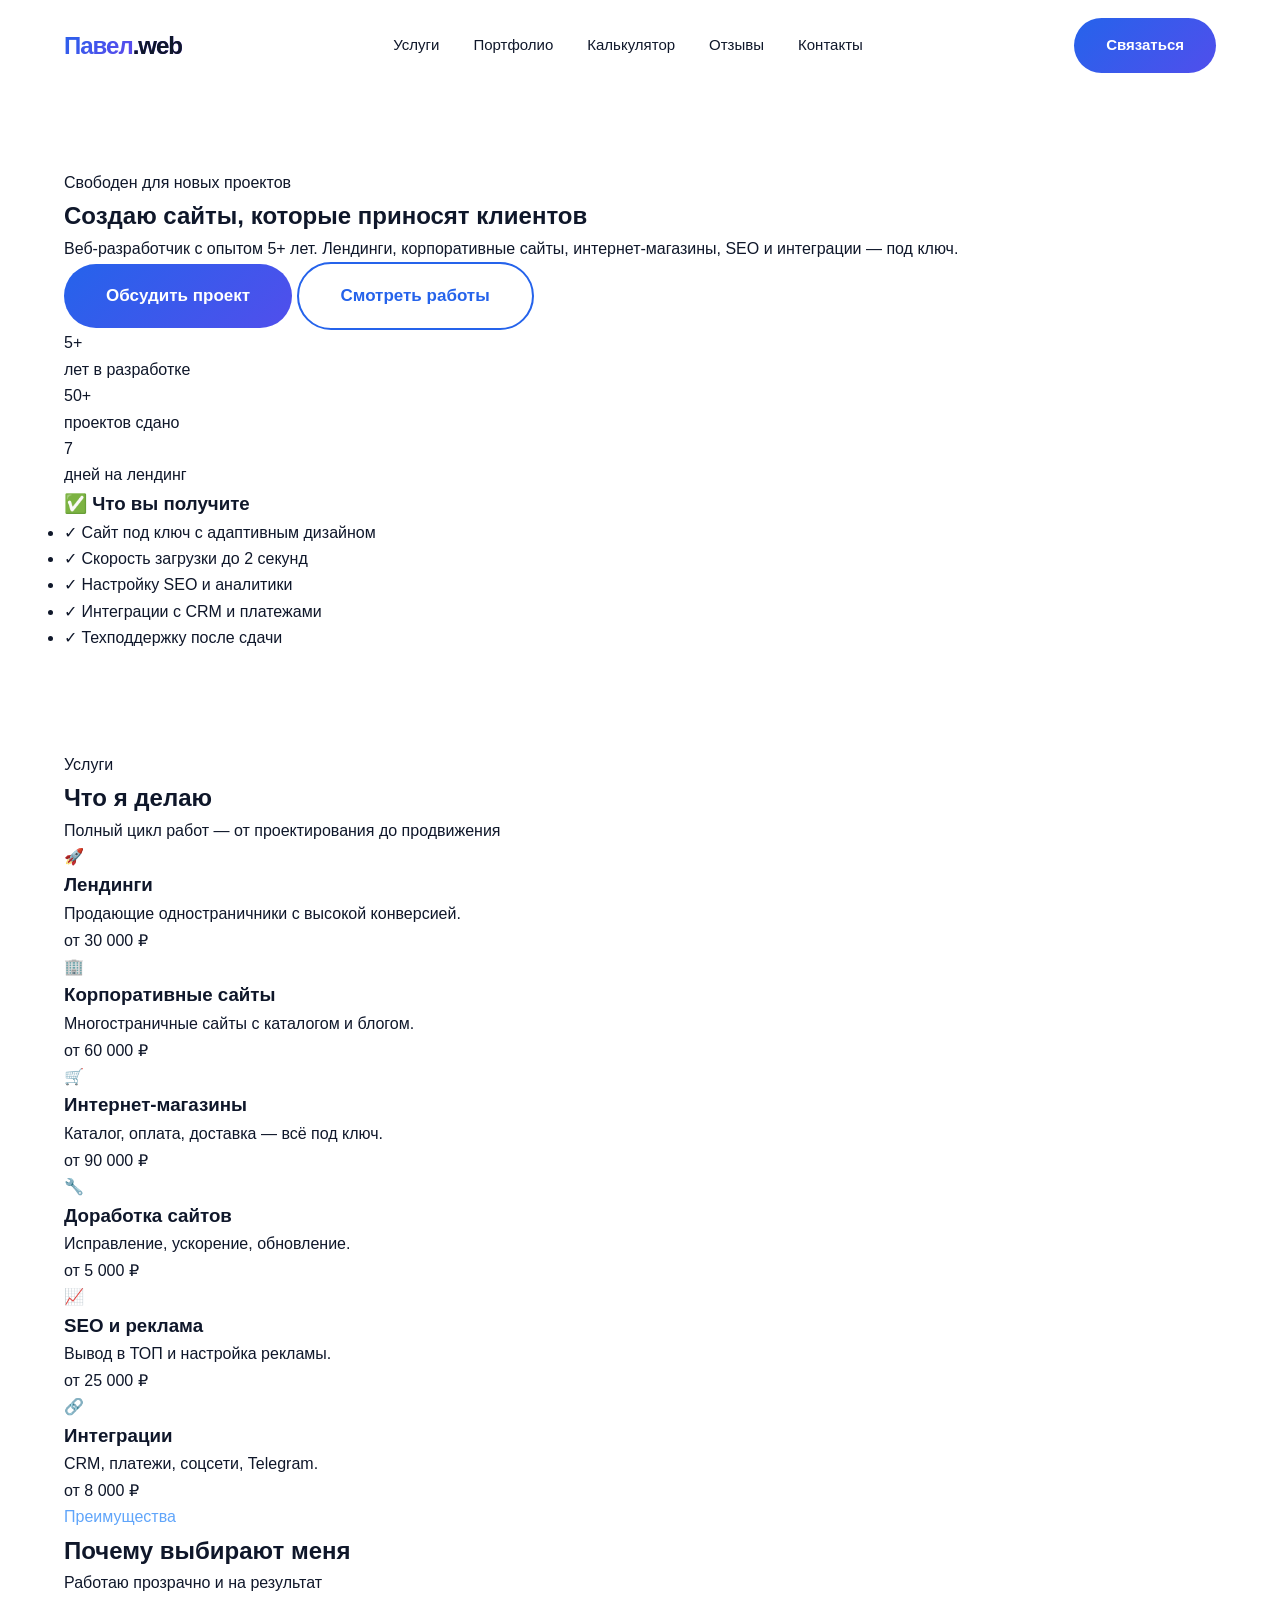
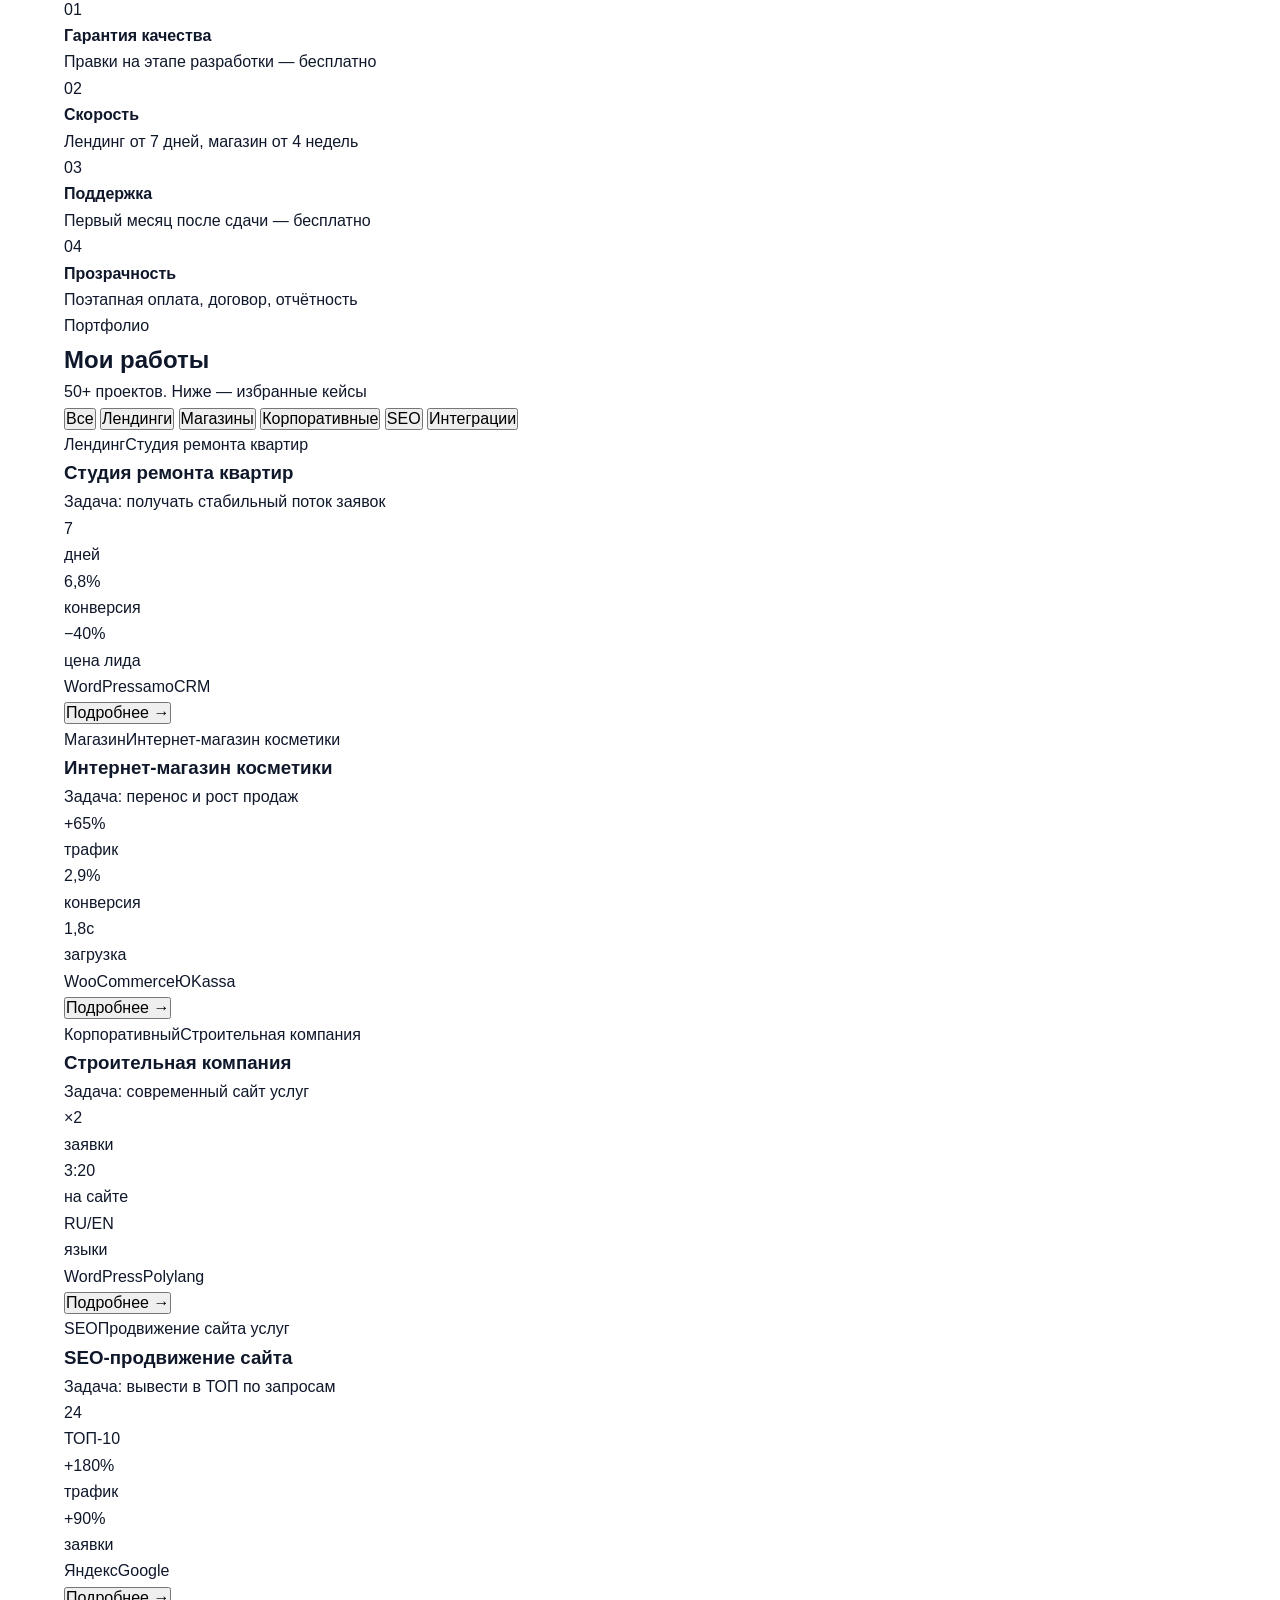
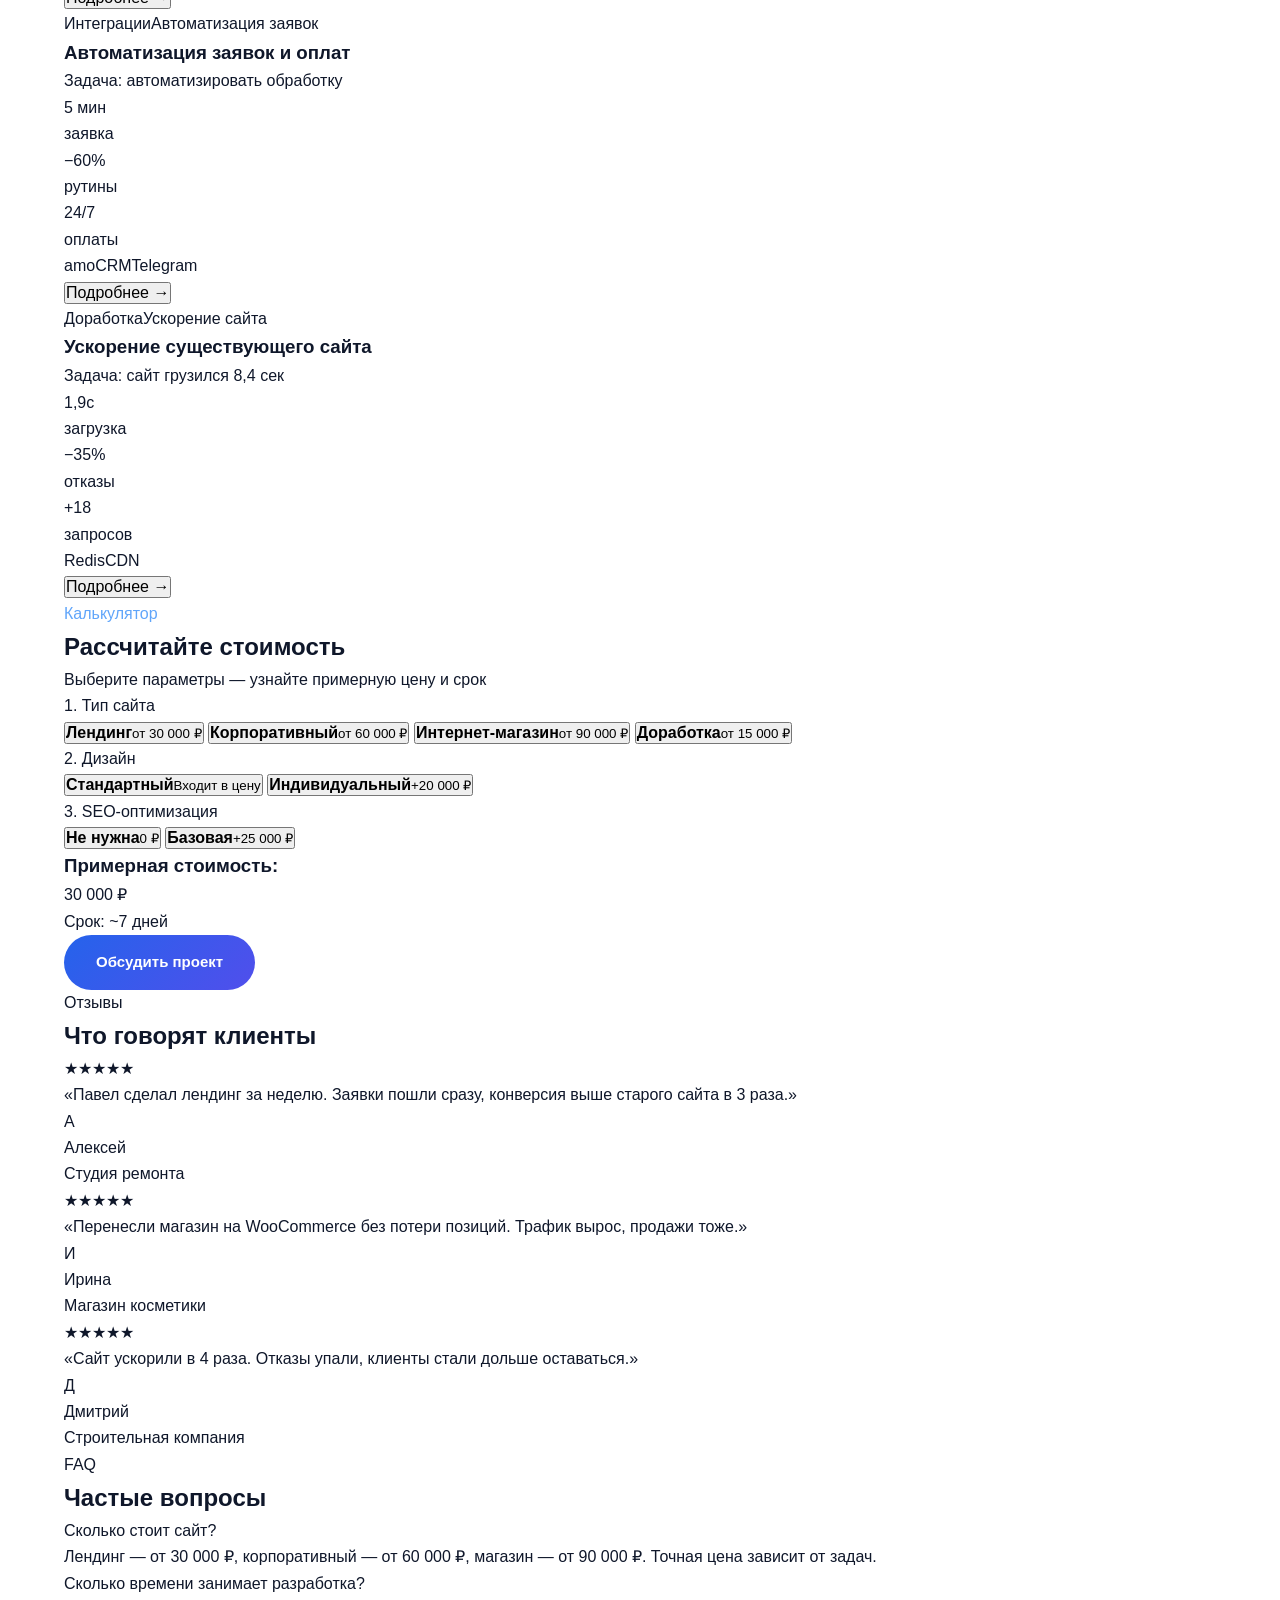
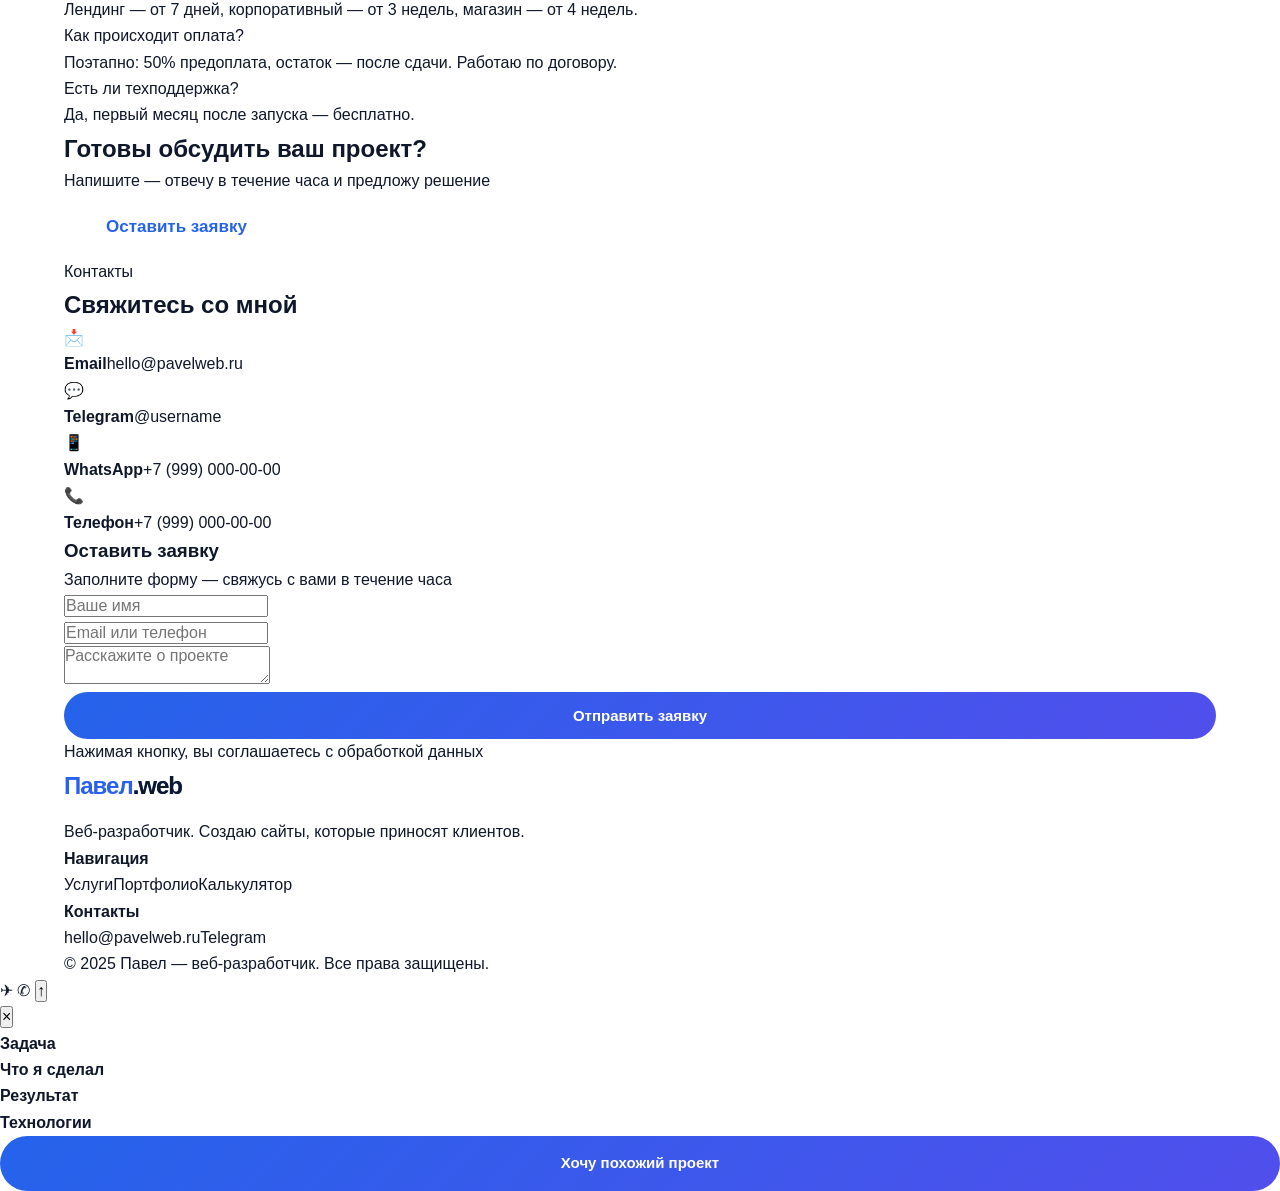
==== index.html @ 0d579872 "Add files via upload" ====
<!DOCTYPE html>
<html lang="ru">
<head>
<meta charset="UTF-8">
<meta name="viewport" content="width=device-width, initial-scale=1.0">
<title>Павел — веб-разработчик | Сайты под ключ</title>
<meta name="description" content="Веб-разработчик с 5+ летним опытом. Лендинги, интернет-магазины, SEO, интеграции.">
<link rel="stylesheet" href="style.css">
</head>
<body>

<!-- ШАПКА -->
<header class="header" id="header">
  <div class="container nav">
    <div class="logo">Павел<span>.web</span></div>
    <ul class="menu" id="menu">
      <li><a href="#services">Услуги</a></li>
      <li><a href="#portfolio">Портфолио</a></li>
      <li><a href="#calc">Калькулятор</a></li>
      <li><a href="#reviews">Отзывы</a></li>
      <li><a href="#contacts">Контакты</a></li>
    </ul>
    <a href="#contacts" class="btn btn-primary">Связаться</a>
    <button class="burger" id="burger" aria-label="Меню">☰</button>
  </div>
</header>

<!-- HERO -->
<section class="hero">
  <div class="container hero-grid">
    <div>
      <div class="hero-badge"><span class="dot"></span> Свободен для новых проектов</div>
      <h1>Создаю сайты, которые <span class="gradient">приносят клиентов</span></h1>
      <p>Веб-разработчик с опытом 5+ лет. Лендинги, корпоративные сайты, интернет-магазины, SEO и интеграции — под ключ.</p>
      <div class="hero-btns">
        <a href="#contacts" class="btn btn-primary btn-lg">Обсудить проект</a>
        <a href="#portfolio" class="btn btn-outline btn-lg">Смотреть работы</a>
      </div>
      <div class="hero-stats">
        <div><div class="stat-num" data-count="5" data-suffix="+">0</div><div class="stat-label">лет в разработке</div></div>
        <div><div class="stat-num" data-count="50" data-suffix="+">0</div><div class="stat-label">проектов сдано</div></div>
        <div><div class="stat-num" data-count="7" data-suffix="">0</div><div class="stat-label">дней на лендинг</div></div>
      </div>
    </div>
    <div class="hero-card">
      <h3>✅ Что вы получите</h3>
      <ul>
        <li><span class="check">✓</span> Сайт под ключ с адаптивным дизайном</li>
        <li><span class="check">✓</span> Скорость загрузки до 2 секунд</li>
        <li><span class="check">✓</span> Настройку SEO и аналитики</li>
        <li><span class="check">✓</span> Интеграции с CRM и платежами</li>
        <li><span class="check">✓</span> Техподдержку после сдачи</li>
      </ul>
    </div>
  </div>
</section>

<!-- УСЛУГИ -->
<section id="services">
  <div class="container">
    <div class="section-head reveal">
      <div class="label">Услуги</div>
      <h2>Что я <span class="gradient">делаю</span></h2>
      <p>Полный цикл работ — от проектирования до продвижения</p>
    </div>
    <div class="services-grid">
      <div class="service reveal"><div class="service-icon">🚀</div><h3>Лендинги</h3><p>Продающие одностраничники с высокой конверсией.</p><div class="service-price">от 30 000 ₽</div></div>
      <div class="service reveal"><div class="service-icon">🏢</div><h3>Корпоративные сайты</h3><p>Многостраничные сайты с каталогом и блогом.</p><div class="service-price">от 60 000 ₽</div></div>
      <div class="service reveal"><div class="service-icon">🛒</div><h3>Интернет-магазины</h3><p>Каталог, оплата, доставка — всё под ключ.</p><div class="service-price">от 90 000 ₽</div></div>
      <div class="service reveal"><div class="service-icon">🔧</div><h3>Доработка сайтов</h3><p>Исправление, ускорение, обновление.</p><div class="service-price">от 5 000 ₽</div></div>
      <div class="service reveal"><div class="service-icon">📈</div><h3>SEO и реклама</h3><p>Вывод в ТОП и настройка рекламы.</p><div class="service-price">от 25 000 ₽</div></div>
      <div class="service reveal"><div class="service-icon">🔗</div><h3>Интеграции</h3><p>CRM, платежи, соцсети, Telegram.</p><div class="service-price">от 8 000 ₽</div></div>
    </div>
  </div>
</section>

<!-- ПОЧЕМУ Я -->
<section class="why">
  <div class="container">
    <div class="section-head reveal">
      <div class="label" style="color:#60a5fa">Преимущества</div>
      <h2>Почему выбирают меня</h2>
      <p>Работаю прозрачно и на результат</p>
    </div>
    <div class="why-grid">
      <div class="why-card reveal"><div class="why-num">01</div><h4>Гарантия качества</h4><p>Правки на этапе разработки — бесплатно</p></div>
      <div class="why-card reveal"><div class="why-num">02</div><h4>Скорость</h4><p>Лендинг от 7 дней, магазин от 4 недель</p></div>
      <div class="why-card reveal"><div class="why-num">03</div><h4>Поддержка</h4><p>Первый месяц после сдачи — бесплатно</p></div>
      <div class="why-card reveal"><div class="why-num">04</div><h4>Прозрачность</h4><p>Поэтапная оплата, договор, отчётность</p></div>
    </div>
  </div>
</section>

<!-- ПОРТФОЛИО -->
<section id="portfolio" class="portfolio">
  <div class="container">
    <div class="section-head reveal">
      <div class="label">Портфолио</div>
      <h2>Мои <span class="gradient">работы</span></h2>
      <p>50+ проектов. Ниже — избранные кейсы</p>
    </div>
    <div class="filters reveal">
      <button class="filter active" data-filter="all">Все</button>
      <button class="filter" data-filter="landing">Лендинги</button>
      <button class="filter" data-filter="shop">Магазины</button>
      <button class="filter" data-filter="corp">Корпоративные</button>
      <button class="filter" data-filter="seo">SEO</button>
      <button class="filter" data-filter="integration">Интеграции</button>
    </div>
    <div class="portfolio-grid" id="grid">

      <div class="case reveal" data-cat="landing" data-title="Лендинг студии ремонта" data-tag="Лендинг" data-preview="p1" data-task="Студия ремонта не получала заявок с сайта." data-solution="Разработал новый лендинг с портфолио, отзывами, калькулятором и интеграцией с CRM." data-r1="7 дней|Срок" data-r2="6,8%|Конверсия" data-r3="−40%|Цена лида" data-stack="WordPress, amoCRM, Метрика">
        <div class="case-preview p1"><span class="case-tag">Лендинг</span><span class="case-title">Студия ремонта квартир</span></div>
        <div class="case-body">
          <h3>Студия ремонта квартир</h3>
          <p class="case-task">Задача: получать стабильный поток заявок</p>
          <div class="metrics">
            <div class="metric"><div class="metric-num">7</div><div class="metric-label">дней</div></div>
            <div class="metric"><div class="metric-num green">6,8%</div><div class="metric-label">конверсия</div></div>
            <div class="metric"><div class="metric-num green">−40%</div><div class="metric-label">цена лида</div></div>
          </div>
          <div class="stack"><span>WordPress</span><span>amoCRM</span></div>
          <button class="case-btn">Подробнее →</button>
        </div>
      </div>

      <div class="case reveal" data-cat="shop" data-title="Интернет-магазин косметики" data-tag="Магазин" data-preview="p2" data-task="Магазин не справлялся с ростом." data-solution="Перенёс на WooCommerce, настроил каталог на 1200+ товаров, оплату и доставку." data-r1="+65%|Трафик" data-r2="2,9%|Конверсия" data-r3="1,8с|Загрузка" data-stack="WooCommerce, ЮKassa">
        <div class="case-preview p2"><span class="case-tag">Магазин</span><span class="case-title">Интернет-магазин косметики</span></div>
        <div class="case-body">
          <h3>Интернет-магазин косметики</h3>
          <p class="case-task">Задача: перенос и рост продаж</p>
          <div class="metrics">
            <div class="metric"><div class="metric-num green">+65%</div><div class="metric-label">трафик</div></div>
            <div class="metric"><div class="metric-num">2,9%</div><div class="metric-label">конверсия</div></div>
            <div class="metric"><div class="metric-num">1,8с</div><div class="metric-label">загрузка</div></div>
          </div>
          <div class="stack"><span>WooCommerce</span><span>ЮKassa</span></div>
          <button class="case-btn">Подробнее →</button>
        </div>
      </div>

      <div class="case reveal" data-cat="corp" data-title="Корпоративный сайт" data-tag="Корпоративный" data-preview="p3" data-task="Нужен современный сайт с каталогом услуг." data-solution="Спроектировал структуру, сделал адаптивный дизайн, каталог и мультиязычность." data-r1="×2|Заявки" data-r2="3:20|Время" data-r3="RU/EN|Языки" data-stack="WordPress, Polylang">
        <div class="case-preview p3"><span class="case-tag">Корпоративный</span><span class="case-title">Строительная компания</span></div>
        <div class="case-body">
          <h3>Строительная компания</h3>
          <p class="case-task">Задача: современный сайт услуг</p>
          <div class="metrics">
            <div class="metric"><div class="metric-num green">×2</div><div class="metric-label">заявки</div></div>
            <div class="metric"><div class="metric-num">3:20</div><div class="metric-label">на сайте</div></div>
            <div class="metric"><div class="metric-num">RU/EN</div><div class="metric-label">языки</div></div>
          </div>
          <div class="stack"><span>WordPress</span><span>Polylang</span></div>
          <button class="case-btn">Подробнее →</button>
        </div>
      </div>

      <div class="case reveal" data-cat="seo" data-title="SEO-продвижение" data-tag="SEO" data-preview="p4" data-task="Сайт не появлялся в поиске." data-solution="Собрал семантику, оптимизировал мета-теги, техническое SEO и скорость." data-r1="24|ТОП-10" data-r2="+180%|Трафик" data-r3="+90%|Заявки" data-stack="Яндекс, Google">
        <div class="case-preview p4"><span class="case-tag">SEO</span><span class="case-title">Продвижение сайта услуг</span></div>
        <div class="case-body">
          <h3>SEO-продвижение сайта</h3>
          <p class="case-task">Задача: вывести в ТОП по запросам</p>
          <div class="metrics">
            <div class="metric"><div class="metric-num green">24</div><div class="metric-label">ТОП-10</div></div>
            <div class="metric"><div class="metric-num green">+180%</div><div class="metric-label">трафик</div></div>
            <div class="metric"><div class="metric-num">+90%</div><div class="metric-label">заявки</div></div>
          </div>
          <div class="stack"><span>Яндекс</span><span>Google</span></div>
          <button class="case-btn">Подробнее →</button>
        </div>
      </div>

      <div class="case reveal" data-cat="integration" data-title="Интеграции CRM" data-tag="Интеграции" data-preview="p5" data-task="Заявки обрабатывались вручную 2 часа." data-solution="Интегрировал amoCRM, ЮKassa, Telegram-уведомления." data-r1="5 мин|Заявка" data-r2="−60%|Рутины" data-r3="24/7|Оплаты" data-stack="amoCRM, ЮKassa, Telegram">
        <div class="case-preview p5"><span class="case-tag">Интеграции</span><span class="case-title">Автоматизация заявок</span></div>
        <div class="case-body">
          <h3>Автоматизация заявок и оплат</h3>
          <p class="case-task">Задача: автоматизировать обработку</p>
          <div class="metrics">
            <div class="metric"><div class="metric-num green">5 мин</div><div class="metric-label">заявка</div></div>
            <div class="metric"><div class="metric-num">−60%</div><div class="metric-label">рутины</div></div>
            <div class="metric"><div class="metric-num green">24/7</div><div class="metric-label">оплаты</div></div>
          </div>
          <div class="stack"><span>amoCRM</span><span>Telegram</span></div>
          <button class="case-btn">Подробнее →</button>
        </div>
      </div>

      <div class="case reveal" data-cat="landing" data-title="Ускорение сайта" data-tag="Доработка" data-preview="p6" data-task="Сайт грузился 8,4 секунды." data-solution="Оптимизировал изображения, скрипты, кэш, исправил вёрстку." data-r1="1,9с|Загрузка" data-r2="−35%|Отказы" data-r3="18|Запросов" data-stack="Redis, CDN, WebP">
        <div class="case-preview p6"><span class="case-tag">Доработка</span><span class="case-title">Ускорение сайта</span></div>
        <div class="case-body">
          <h3>Ускорение существующего сайта</h3>
          <p class="case-task">Задача: сайт грузился 8,4 сек</p>
          <div class="metrics">
            <div class="metric"><div class="metric-num green">1,9с</div><div class="metric-label">загрузка</div></div>
            <div class="metric"><div class="metric-num">−35%</div><div class="metric-label">отказы</div></div>
            <div class="metric"><div class="metric-num">+18</div><div class="metric-label">запросов</div></div>
          </div>
          <div class="stack"><span>Redis</span><span>CDN</span></div>
          <button class="case-btn">Подробнее →</button>
        </div>
      </div>

    </div>
  </div>
</section>

<!-- КАЛЬКУЛЯТОР -->
<section id="calc" class="calc">
  <div class="container">
    <div class="section-head reveal">
      <div class="label" style="color:#60a5fa">Калькулятор</div>
      <h2>Рассчитайте стоимость</h2>
      <p>Выберите параметры — узнайте примерную цену и срок</p>
    </div>
    <div class="calc-wrap">
      <div>
        <div class="calc-group">
          <label>1. Тип сайта</label>
          <div class="calc-options" data-group="type">
            <button class="calc-opt active" data-price="30000" data-days="7"><strong>Лендинг</strong><small>от 30 000 ₽</small></button>
            <button class="calc-opt" data-price="60000" data-days="21"><strong>Корпоративный</strong><small>от 60 000 ₽</small></button>
            <button class="calc-opt" data-price="90000" data-days="30"><strong>Интернет-магазин</strong><small>от 90 000 ₽</small></button>
            <button class="calc-opt" data-price="15000" data-days="10"><strong>Доработка</strong><small>от 15 000 ₽</small></button>
          </div>
        </div>
        <div class="calc-group">
          <label>2. Дизайн</label>
          <div class="calc-options" data-group="design">
            <button class="calc-opt active" data-price="0" data-days="0"><strong>Стандартный</strong><small>Входит в цену</small></button>
            <button class="calc-opt" data-price="20000" data-days="5"><strong>Индивидуальный</strong><small>+20 000 ₽</small></button>
          </div>
        </div>
        <div class="calc-group">
          <label>3. SEO-оптимизация</label>
          <div class="calc-options" data-group="seo">
            <button class="calc-opt active" data-price="0" data-days="0"><strong>Не нужна</strong><small>0 ₽</small></button>
            <button class="calc-opt" data-price="25000" data-days="7"><strong>Базовая</strong><small>+25 000 ₽</small></button>
          </div>
        </div>
      </div>
      <div class="calc-result">
        <h3>Примерная стоимость:</h3>
        <div class="calc-price" id="calcPrice">30 000 ₽</div>
        <div class="calc-time" id="calcTime">Срок: ~7 дней</div>
        <a href="#contacts" class="btn btn-primary">Обсудить проект</a>
      </div>
    </div>
  </div>
</section>

<!-- ОТЗЫВЫ -->
<section id="reviews">
  <div class="container">
    <div class="section-head reveal">
      <div class="label">Отзывы</div>
      <h2>Что говорят <span class="gradient">клиенты</span></h2>
    </div>
    <div class="reviews-grid">
      <div class="review reveal"><div class="stars">★★★★★</div><p class="review-text">«Павел сделал лендинг за неделю. Заявки пошли сразу, конверсия выше старого сайта в 3 раза.»</p><div class="review-author"><div class="avatar">А</div><div><div class="author-name">Алексей</div><div class="author-role">Студия ремонта</div></div></div></div>
      <div class="review reveal"><div class="stars">★★★★★</div><p class="review-text">«Перенесли магазин на WooCommerce без потери позиций. Трафик вырос, продажи тоже.»</p><div class="review-author"><div class="avatar">И</div><div><div class="author-name">Ирина</div><div class="author-role">Магазин косметики</div></div></div></div>
      <div class="review reveal"><div class="stars">★★★★★</div><p class="review-text">«Сайт ускорили в 4 раза. Отказы упали, клиенты стали дольше оставаться.»</p><div class="review-author"><div class="avatar">Д</div><div><div class="author-name">Дмитрий</div><div class="author-role">Строительная компания</div></div></div></div>
    </div>
  </div>
</section>

<!-- FAQ -->
<section class="faq">
  <div class="container">
    <div class="section-head reveal">
      <div class="label">FAQ</div>
      <h2>Частые вопросы</h2>
    </div>
    <div class="faq-list">
      <div class="faq-item"><div class="faq-q">Сколько стоит сайт?</div><div class="faq-a">Лендинг — от 30 000 ₽, корпоративный — от 60 000 ₽, магазин — от 90 000 ₽. Точная цена зависит от задач.</div></div>
      <div class="faq-item"><div class="faq-q">Сколько времени занимает разработка?</div><div class="faq-a">Лендинг — от 7 дней, корпоративный — от 3 недель, магазин — от 4 недель.</div></div>
      <div class="faq-item"><div class="faq-q">Как происходит оплата?</div><div class="faq-a">Поэтапно: 50% предоплата, остаток — после сдачи. Работаю по договору.</div></div>
      <div class="faq-item"><div class="faq-q">Есть ли техподдержка?</div><div class="faq-a">Да, первый месяц после запуска — бесплатно.</div></div>
    </div>
  </div>
</section>

<!-- CTA -->
<section class="cta-final">
  <div class="container">
    <h2>Готовы обсудить ваш проект?</h2>
    <p>Напишите — отвечу в течение часа и предложу решение</p>
    <a href="#contacts" class="btn btn-white btn-lg">Оставить заявку</a>
  </div>
</section>

<!-- КОНТАКТЫ -->
<section id="contacts">
  <div class="container">
    <div class="section-head reveal">
      <div class="label">Контакты</div>
      <h2>Свяжитесь <span class="gradient">со мной</span></h2>
    </div>
    <div class="contacts-grid">
      <div>
        <a href="mailto:hello@pavelweb.ru" class="contact-item"><div class="ico">📩</div><div><strong>Email</strong><span>hello@pavelweb.ru</span></div></a>
        <a href="https://t.me/username" target="_blank" class="contact-item"><div class="ico">💬</div><div><strong>Telegram</strong><span>@username</span></div></a>
        <a href="https://wa.me/79990000000" target="_blank" class="contact-item"><div class="ico">📱</div><div><strong>WhatsApp</strong><span>+7 (999) 000-00-00</span></div></a>
        <a href="tel:+79990000000" class="contact-item"><div class="ico">📞</div><div><strong>Телефон</strong><span>+7 (999) 000-00-00</span></div></a>
      </div>
      <form class="form-card" id="contactForm">
        <h3>Оставить заявку</h3>
        <p class="sub">Заполните форму — свяжусь с вами в течение часа</p>
        <div class="form-group"><input type="text" name="name" required placeholder="Ваше имя"></div>
        <div class="form-group"><input type="text" name="contact" required placeholder="Email или телефон"></div>
        <div class="form-group"><textarea name="message" placeholder="Расскажите о проекте"></textarea></div>
        <button type="submit" class="btn btn-primary" style="width:100%">Отправить заявку</button>
        <p class="form-note">Нажимая кнопку, вы соглашаетесь с обработкой данных</p>
        <div class="form-status" id="formStatus"></div>
      </form>
    </div>
  </div>
</section>

<!-- ПОДВАЛ -->
<footer>
  <div class="container">
    <div class="footer-grid">
      <div><div class="logo" style="margin-bottom:14px">Павел<span>.web</span></div><p>Веб-разработчик. Создаю сайты, которые приносят клиентов.</p></div>
      <div><h4>Навигация</h4><a href="#services">Услуги</a><a href="#portfolio">Портфолио</a><a href="#calc">Калькулятор</a></div>
      <div><h4>Контакты</h4><a href="mailto:hello@pavelweb.ru">hello@pavelweb.ru</a><a href="https://t.me/username">Telegram</a></div>
    </div>
    <div class="footer-bottom">© 2025 Павел — веб-разработчик. Все права защищены.</div>
  </div>
</footer>

<!-- ПЛАВАЮЩИЕ КНОПКИ -->
<div class="float-btns">
  <a href="https://t.me/username" target="_blank" class="float-btn f-tg" title="Telegram">✈</a>
  <a href="https://wa.me/79990000000" target="_blank" class="float-btn f-wa" title="WhatsApp">✆</a>
  <button class="float-btn f-up" id="upBtn" title="Наверх">↑</button>
</div>

<!-- МОДАЛЬНОЕ ОКНО -->
<div class="modal-overlay" id="modal">
  <div class="modal">
    <button class="modal-close" id="modalClose">×</button>
    <div class="modal-hero" id="modalHero"></div>
    <div class="modal-content">
      <span class="modal-tag" id="modalTag"></span>
      <h2 id="modalTitle"></h2>
      <div class="modal-block"><h4>Задача</h4><p id="modalTask"></p></div>
      <div class="modal-block"><h4>Что я сделал</h4><p id="modalSolution"></p></div>
      <div class="modal-block"><h4>Результат</h4><div class="modal-results" id="modalResults"></div></div>
      <div class="modal-block"><h4>Технологии</h4><div class="stack" id="modalStack"></div></div>
      <a href="#contacts" class="btn btn-primary" style="width:100%" id="modalCta">Хочу похожий проект</a>
    </div>
  </div>
</div>

<script src="script.js"></script>
</body>
</html>
---- style.css ----
/* ===== БАЗА ===== */
*,*::before,*::after{margin:0;padding:0;box-sizing:border-box}
html{scroll-behavior:smooth;scroll-padding-top:90px}
body{font-family:'Inter',-apple-system,'Segoe UI',Roboto,Arial,sans-serif;color:#0f172a;line-height:1.65;background:#fff;overflow-x:hidden;-webkit-font-smoothing:antialiased}
a{color:inherit;text-decoration:none}
button,input,textarea{font-family:inherit;font-size:inherit}
.container{max-width:1200px;margin:0 auto;padding:0 24px}

/* ===== АНИМАЦИИ ===== */
.reveal{opacity:0;transform:translateY(40px);transition:opacity .8s cubic-bezier(.4,0,.2,1),transform .8s cubic-bezier(.4,0,.2,1)}
.reveal.active{opacity:1;transform:translateY(0)}
@keyframes float{0%,100%{transform:translateY(0)}50%{transform:translateY(-14px)}}
@keyframes pulse{0%,100%{box-shadow:0 0 0 0 rgba(37,99,235,.55)}70%{box-shadow:0 0 0 22px rgba(37,99,235,0)}}
@keyframes gradientShift{0%,100%{background-position:0% 50%}50%{background-position:100% 50%}}
@keyframes slideUp{from{opacity:0;transform:translateY(40px) scale(.96)}to{opacity:1;transform:translateY(0) scale(1)}}

/* ===== КНОПКИ ===== */
.btn{display:inline-flex;align-items:center;justify-content:center;gap:8px;padding:15px 32px;border-radius:50px;font-weight:700;font-size:15px;cursor:pointer;border:none;transition:.3s;white-space:nowrap;text-align:center}
.btn-primary{background:linear-gradient(135deg,#2563eb,#7c3aed);color:#fff;background-size:200% 200%;animation:gradientShift 6s ease infinite}
.btn-primary:hover{transform:translateY(-3px);box-shadow:0 20px 40px -10px rgba(37,99,235,.5)}
.btn-outline{background:transparent;color:#2563eb;border:2px solid #2563eb}
.btn-outline:hover{background:#2563eb;color:#fff;transform:translateY(-3px)}
.btn-white{background:#fff;color:#2563eb}
.btn-white:hover{transform:translateY(-3px);box-shadow:0 20px 40px rgba(0,0,0,.15)}
.btn-lg{padding:18px 42px;font-size:17px}

/* ===== ШАПКА ===== */
.header{position:fixed;top:0;left:0;right:0;z-index:1000;transition:.35s;padding:18px 0}
.header.scrolled{background:rgba(255,255,255,.85);backdrop-filter:blur(20px);-webkit-backdrop-filter:blur(20px);box-shadow:0 4px 30px rgba(0,0,0,.06);padding:12px 0}
.nav{display:flex;align-items:center;justify-content:space-between;gap:20px}
.logo{font-size:24px;font-weight:900;letter-spacing:-1px;background:linear-gradient(135deg,#2563eb,#7c3aed);-webkit-background-clip:text;-webkit-text-fill-color:transparent;background-clip:text}
.logo span{-webkit-text-fill-color:#0f172a;color:#0f172a}
.menu{display:flex;gap:34px;list-style:none}
.menu a{font-weight:500;font-size:15px;position:relative;padding:6px 0;transition:.2s}
.menu a::after{content:'';position:absolute;bottom:0;left:0;width:0;height:2px;background:#2563eb;transition:.3s}
.menu a:hover::after{width:100%}
.menu a:hover{color:#2563eb}
.burger{display:none;font-size:26px;background:none;border:none;cursor:pointer;color:#0f172a;padding:4px}

/* ===== HERO ===== */
.hero{padding:170px 0 100px;position:relative;overflow:hidden;background:radial-gradient(ellipse at top left,#dbeafe 0%,transparent 50%),radial-gradient(ellipse at bottom right,#ede

.hero::before{content:'';position:absolute;top:-50%;right:-20%;width:600px;height:600px;border-radius:50%;background:radial-gradient(circle,rgba(37,99,235,.12),transparent 70%);animation:float 8s ease-in-out infinite;pointer-events:none}
.hero::after{content:'';position:absolute;bottom:-30%;left:-10%;width:500px;height:500px;border-radius:50%;background:radial-gradient(circle,rgba(124,58,237,.1),transparent 70%);animation:float 10s ease-in-out infinite reverse;pointer-events:none}
.hero-grid{display:grid;grid-template-columns:1.15fr 1fr;gap:70px;align-items:center;position:relative;z-index:2}
.hero-badge{display:inline-flex;align-items:center;gap:8px;background:#fff;padding:8px 18px;border-radius:50px;font-size:14px;font-weight:600;color:#2563eb;box-shadow:0 4px 20px rgba(37,99,235,.15);margin-bottom:24px;border:1px solid #e0e7ff}
.hero-badge .dot{width:8px;height:8px;border-radius:50%;background:#22c55e;animation:pulse 2s infinite;flex-shrink:0}
.hero h1{font-size:58px;line-height:1.08;font-weight:900;margin-bottom:24px;letter-spacing:-2px}
.hero h1 .gradient{background:linear-gradient(135deg,#2563eb,#7c3aed);-webkit-background-clip:text;-webkit-text-fill-color:transparent;background-clip:text}
.hero p{font-size:19px;color:#475569;margin-bottom:36px;max-width:540px}
.hero-btns{display:flex;gap:16px;flex-wrap:wrap;margin-bottom:44px}
.hero-stats{display:flex;gap:50px;flex-wrap:wrap}
.stat-num{font-size:38px;font-weight:900;letter-spacing:-1.5px;background:linear-gradient(135deg,#2563eb,#7c3aed);-webkit-background-clip:text;-webkit-text-fill-color:transparent;background-clip:text}
.stat-label{font-size:14px;color:#64748b;font-weight:500}
.hero-card{background:rgba(255,255,255,.8);backdrop-filter:blur(20px);-webkit-backdrop-filter:blur(20px);border:1px solid rgba(255,255,255,.6);border-radius:28px;padding:36px;box-shadow:0 40px 80px -20px rgba(37,99,235,.25);animation:float 6s ease-in-out infinite}
.hero-card h3{font-size:20px;margin-bottom:22px;font-weight:800;display:flex;align-items:center;gap:10px}
.hero-card ul{list-style:none}
.hero-card li{padding:14px 0;border-bottom:1px solid #f1f5f9;font-size:15.5px;display:flex;gap:12px;align-items:flex-start}
.hero-card li:last-child{border-bottom:none}
.check{flex-shrink:0;width:22px;height:22px;border-radius:50%;background:linear-gradient(135deg,#22c55e,#16a34a);display:flex;align-items:center;justify-content:center;color:#fff;font-size:12px;font-weight:900;margin-top:1px}

/* ===== СЕКЦИИ ===== */
section{padding:100px 0;position:relative}
.section-head{text-align:center;margin-bottom:70px}
.section-head .label{display:inline-block;font-size:13px;font-weight:700;color:#2563eb;text-transform:uppercase;letter-spacing:2px;margin-bottom:16px}
.section-head h2{font-size:46px;font-weight:900;letter-spacing:-1.5px;margin-bottom:18px;line-height:1.15}
.section-head h2 .gradient{background:linear-gradient(135deg,#2563eb,#7c3aed);-webkit-background-clip:text;-webkit-text-fill-color:transparent;background-clip:text}
.section-head p{color:#64748b;font-size:18px;max-width:640px;margin:0 auto}

/* ===== УСЛУГИ ===== */
.services-grid{display:grid;grid-template-columns:repeat(3,1fr);gap:28px}
.service{background:#fff;border:1px solid #eef2f7;border-radius:24px;padding:36px 30px;transition:.4s cubic-bezier(.4,0,.2,1);position:relative;overflow:hidden}
.service::before{content:'';position:absolute;top:0;left:0;right:0;height:4px;background:linear-gradient(135deg,#2563eb,#7c3aed);transform:scaleX(0);transform-origin:left;transition:.4s}
.service:hover::before{transform:scaleX(1)}
.service:hover{transform:translateY(-10px);box-shadow:0 30px 60px -15px rgba(37,99,235,.2);border-color:#dbeafe}
.service-icon{width:60px;height:60px;border-radius:18px;background:linear-gradient(135deg,#eff6ff,#e0e7ff);display:flex;align-items:center;justify-content:center;font-size:28px;margin-bottom:22px;transition:.4s}
.service:hover .service-icon{transform:scale(1.1) rotate(-5deg)}
.service h3{font-size:20px;margin-bottom:12px;font-weight:800}
.service p{font-size:15px;color:#64748b}
.service-price{display:inline-block;margin-top:18px;font-weight:800;color:#2563eb;font-size:15px}

/* ===== ПОЧЕМУ Я ===== */
.why{background:#0f172a;color:#fff}
.why .section-head h2{color:#fff}
.why .section-head p{color:#94a3b8}
.why-grid{display:grid;grid-template-columns:repeat(4,1fr);gap:26px}
.why-card{background:rgba(255,255,255,.05);border:1px solid rgba(255,255,255,.1);border-radius:20px;padding:32px 26px;transition:.35s}
.why-card:hover{background:rgba(255,255,255,.1);transform:translateY(-6px);border-color:rgba(96,165,250,.4)}
.why-num{font-size:36px;font-weight:900;margin-bottom:14px;background:linear-gradient(135deg,#60a5fa,#a78bfa);-webkit-background-clip:text;-webkit-text-fill-color:transparent;background-clip:text}
.why-card h4{font-size:17px;margin-bottom:10px}
.why-card p{font-size:14.5px;color:#94a3b8}

/* ===== ПОРТФОЛИО ===== */
.portfolio{background:#f8fafc}
.filters{display:flex;flex-wrap:wrap;gap:10px;justify-content:center;margin-bottom:50px}
.filter{padding:11px 24px;border-radius:50px;border:1.5px solid #e2e8f0;background:#fff;font-size:14px;font-weight:600;color:#475569;cursor:pointer;transition:.25s}
.filter:hover{border-color:#2563eb;color:#2563eb}
.filter.active{background:linear-gradient(135deg,#2563eb,#7c3aed);border-color:transparent;color:#fff;box-shadow:0 10px 25px -8px rgba(37,99,235,.5)}
.portfolio-grid{display:grid;grid-template-columns:repeat(2,1fr);gap:30px}
.case{background:#fff;border-radius:24px;overflow:hidden;border:1px solid #eef2f7;transition:.4s cubic-bezier(.4,0,.2,1);cursor:pointer}
.case:hover{transform:translateY(-10px);box-shadow:0 40px 80px -25px rgba(37,99,235,.3);border-color:#dbeafe}
.case.hidden{display:none}
.case-preview{height:220px;position:relative;display:flex;align-items:center;justify-content:center;color:#fff;font-weight:800;font-size:19px;padding:24px;text-align:center}
.case-preview::after{content:'';position:absolute;inset:0;background:linear-gradient(180deg,transparent 40%,rgba(0,0,0,.4))}
.p1{background:linear-gradient(135deg,#2563eb,#1e40af)}
.p2{background:linear-gradient(135deg,#7c3aed,#c026d3)}
.p3{background:linear-gradient(135deg,#0891b2,#0e7490)}
.p4{background:linear-gradient(135deg,#ea580c,#dc2626)}
.p5{background:linear-gradient(135deg,#16a34a,#15803d)}
.p6{background:linear-gradient(135deg,#475569,#1e293b)}
.case-tag{position:absolute;top:18px;left:18px;z-index:2;background:rgba(255,255,255,.95);color:#0f172a;font-size:11.5px;font-weight:800;padding:6px 14px;border-radius:50px;text-transform:uppercase;letter-spacing:.5px}
.case-title{position:relative;z-index:2;text-shadow:0 2px 15px rgba(0,0,0,.4)}
.case-body{padding:30px}
.case-body h3{font-size:20px;margin-bottom:10px;font-weight:800}
.case-task{font-size:14.5px;color:#64748b;margin-bottom:22px;padding-bottom:22px;border-bottom:1px dashed #e2e8f0}
.metrics{display:grid;grid-template-columns:repeat(3,1fr);gap:12px;margin-bottom:24px}
.metric{text-align:center;padding:14px 8px;background:#f8fafc;border-radius:12px;border:1px solid #eef2f7}
.metric-num{font-size:22px;font-weight:900;color:#2563eb;letter-spacing:-.5px;line-height:1.1}
.metric-num.green{color:#16a34a}
.metric-label{font-size:11px;color:#64748b;margin-top:5px;font-weight:600}
.stack{display:flex;flex-wrap:wrap;gap:6px;margin-bottom:22px}
.stack span{font-size:11.5px;font-weight:700;padding:5px 11px;background:#eff6ff;color:#2563eb;border-radius:6px}
.case-btn{width:100%;padding:14px;background:#f1f5f9;color:#0f172a;border:none;border-radius:12px;font-weight:800;font-size:15px;cursor:pointer;transition:.25s}
.case:hover .case-btn{background:linear-gradient(135deg,#2563eb,#7c3aed);color:#fff}

/* ===== КАЛЬКУЛЯТОР ===== */
.calc{background:linear-gradient(135deg,#0f172a,#1e293b);color:#fff}
.calc .section-head h2{color:#fff}
.calc .section-head p{color:#94a3b8}
.calc-wrap{display:grid;grid-template-columns:1.3fr 1fr;gap:50px;max-width:1000px;margin:0 auto}
.calc-group{margin-bottom:32px}
.calc-group>label{display:block;font-size:15px;font-weight:700;margin-bottom:14px;color:#e2e8f0}
.calc-options{display:grid;grid-template-columns:repeat(2,1fr);gap:12px}
.calc-opt{padding:16px 18px;border-radius:14px;background:rgba(255,255,255,.05);border:1.5px solid rgba(255,255,255,.1);cursor:pointer;transition:.25s;text-align:left;color:#cbd5e1;font-size:14.5px}
.calc-opt:hover{background:rgba(255,255,255,.1);border-color:rgba(96,165,250,.5)}
.calc-opt.active{background:linear-gradient(135deg,rgba(37,99,235,.3),rgba(124,58,237,.3));border-color:#60a5fa;color:#fff}
.calc-opt strong{display:block;margin-bottom:4px;font-size:15px;color:#fff}
.calc-opt small{font-size:12.5px;color:#94a3b8}
.calc-result{background:rgba(255,255,255,.05);border:1px solid rgba(255,255,255,.1);border-radius:24px;padding:36px;position:sticky;top:100px;height:fit-content}
.calc-result h3{font-size:18px;margin-bottom:20px;color:#94a3b8;font-weight:600}
.calc-price{font-size:46px;font-weight:900;letter-spacing:-2px;background:linear-gradient(135deg,#60a5fa,#a78bfa);-webkit-background-clip:text;-webkit-text-fill-color:transparent;background-clip:text;margin-bottom:8px}
.calc-time{font-size:15px;color:#94a3b8;margin-bottom:26px}
.calc-result .btn{width:100%}

/* ===== ОТЗЫВЫ ===== */
.reviews-grid{display:grid;grid-template-columns:repeat(3,1fr);gap:28px}
.review{background:#fff;border:1px solid #eef2f7;border-radius:22px;padding:34px 30px;transition:.35s;position:relative}
.review::before{content:'"';position:absolute;top:14px;right:24px;font-size:80px;line-height:1;color:#eff6ff;font-weight:900;font-family:Georgia,serif}
.review:hover{transform:translateY(-6px);box-shadow:0 30px 60px -20px rgba(37,99,235,.2);border-color:#dbeafe}
.stars{color:#fbbf24;font-size:17px;margin-bottom:16px;letter-spacing:2px}
.review-text{font-size:15.5px;color:#334155;margin-bottom:24px;position:relative;z-index:2}
.review-author{display:flex;align-items:center;gap:14px}
.avatar{width:48px;height:48px;border-radius:50%;background:linear-gradient(135deg,#2563eb,#7c3aed);color:#fff;display:flex;align-items:center;justify-content:center;font-weight:900;font-size:19px;flex-shrink:0}
.author-name{font-weight:800;font-size:15px}
.author-role{font-size:13px;color:#64748b}

/* ===== FAQ ===== */
.faq{background:#f8fafc}
.faq-list{max-width:820px;margin:0 auto}
.faq-item{border:1px solid #eef2f7;border-radius:18px;margin-bottom:14px;overflow:hidden;background:#fff;transition:.3s}
.faq-item.open{border-color:#dbeafe;box-shadow:0 15px 40px -15px rgba(37,99,235,.15)}
.faq-q{padding:24px 28px;font-weight:700;font-size:16.5px;cursor:pointer;display:flex;justify-content:space-between;align-items:center;gap:20px;user-select:none}
.faq-q::after{content:'+';font-size:26px;color:#2563eb;font-weight:300;transition:.35s;flex-shrink:0;line-height:1}
.faq-item.open .faq-q::after{transform:rotate(45deg)}
.faq-a{max-height:0;overflow:hidden;transition:.35s ease;padding:0 28px;color:#475569;font-size:15px}
.faq-item.open .faq-a{max-height:400px;padding:0 28px 26px}

/* ===== CTA ===== */
.cta-final{background:linear-gradient(135deg,#2563eb,#7c3aed,#c026d3);background-size:300% 300%;animation:gradientShift 8s ease infinite;color:#fff;text-align:center;padding:110px 0;position:relative;overflow:hidden}
.cta-final::before{content:'';position:absolute;inset:0;background:radial-gradient(circle at 20% 50%,rgba(255,255,255,.15),transparent 50%);pointer-events:none}
.cta-final .container{position:relative;z-index:2}
.cta-final h2{font-size:48px;font-weight:900;letter-spacing:-2px;margin-bottom:22px;line-height:1.15}
.cta-final p{font-size:19px;opacity:.9;margin-bottom:38px;max-width:600px;margin-left:auto;margin-right:auto}

/* ===== КОНТАКТЫ ===== */
.contacts-grid{display:grid;grid-template-columns:1fr 1fr;gap:60px;align-items:start}
.contact-item{display:flex;gap:16px;align-items:center;margin-bottom:22px;padding:18px 22px;background:#f8fafc;border-radius:16px;border:1px solid #eef2f7;transition:.3s}
.contact-item:hover{background:#fff;border-color:#dbeafe;transform:translateX(6px);box-shadow:0 15px 40px -15px rgba(37,99,235,.2)}
.contact-item .ico{width:48px;height:48px;border-radius:14px;background:linear-gradient(135deg,#2563eb,#7c3aed);display:flex;align-items:center;justify-content:center;font-size:22px;flex-shrink:0}
.contact-item strong{display:block;font-size:13px;color:#64748b;font-weight:600}
.contact-item span{font-size:16px;font-weight:700}
.form-card{background:#fff;border:1px solid #eef2f7;border-radius:24px;padding:40px;box-shadow:0 30px 70px -25px rgba(37,99,235,.2)}
.form-card h3{font-size:24px;margin-bottom:8px;font-weight:800}
.form-card .sub{color:#64748b;font-size:14.5px;margin-bottom:26px}
.form-group{margin-bottom:18px}
.form-group input,.form-group textarea{width:100%;padding:16px 18px;border-radius:14px;border:1.5px solid #e2e8f0;background:#f8fafc;font-size:15px;transition:.25s}
.form-group input:focus,.form-group textarea:focus{outline:none;border-color:#2563eb;background:#fff;box-shadow:0 0 0 4px rgba(37,99,235,.1)}
.form-group textarea{resize:vertical;min-height:110px}
.form-note{font-size:12.5px;color:#94a3b8;margin-top:14px;text-align:center}
.form-status{margin-top:14px;padding:14px 18px;border-radius:12px;font-size:14.5px;font-weight:600;display:none}
.form-status.success{display:block;background:#f0fdf4;color:#166534;border:1px solid #bbf7d0}
.form-status.error{display:block;background:#fef2f2;color:#991b1b;border:1px solid #fecaca}

/* ===== ПОДВАЛ ===== */
footer{background:#020617;color:#94a3b8;padding:50px 0 30px}
.footer-grid{display:grid;grid-template-columns:2fr 1fr 1fr;gap:40px;margin-bottom:40px}
.footer-grid h4{color:#fff;margin-bottom:18px;font-size:16px}
.footer-grid p,.footer-grid a{font-size:14px}
.footer-grid a{display:block;padding:6px 0;transition:.2s}
.footer-grid a:hover{color:#60a5fa}
.footer-bottom{border-top:1px solid #1e293b;padding-top:26px;text-align:center;font-size:13.5px}

/* ===== ПЛАВАЮЩИЕ КНОПКИ ===== */
.float-btns{position:fixed;bottom:26px;right:26px;z-index:999;display:flex;flex-direction:column;gap:14px}
.float-btn{width:60px;height:60px;border-radius:50%;border:none;cursor:pointer;display:flex;align-items:center;justify-content:center;font-size:26px;color:#fff;transition:.3s;box-shadow:0 12px 30px rgba(0,0,0,.2)}
.float-btn:hover{transform:scale(1.12) translateY(-3px)}
.f-tg{background:linear-gradient(135deg,#0088cc,#00a0e9)}
.f-wa{background:linear-gradient(135deg,#25d366,#128c7e);animation:pulse 3s infinite}
.f-up{background:linear-gradient(135deg,#2563eb,#7c3aed);opacity:0;pointer-events:none;transition:.3s}
.f-up.show{opacity:1;pointer-events:auto}

/* ===== МОДАЛЬНОЕ ОКНО ===== */
.modal-overlay{position:fixed;inset:0;background:rgba(15,23,42,.75);backdrop-filter:blur(8px);-webkit-backdrop-filter:blur(8px);z-index:2000;display:none;align-items:center;justify-content:center;padding:20px;overflow-y:auto}
.modal-overlay.open{display:flex}
.modal{background:#fff;border-radius:26px;max-width:800px;width:100%;max-height:90vh;overflow-y:auto;position:relative;animation:slideUp .4s cubic-bezier(.4,0,.2,1)}
.modal-close{position:absolute;top:18px;right:18px;z-index:10;width:42px;height:42px;border-radius:50%;border:none;background:rgba(255,255,255,.95);font-size:22px;cursor:pointer;display:flex;align-items:center;justify-content:center;transition:.2s;font-weight:300;color:#0f172a}
.modal-close:hover{background:#fee2e2;color:#dc2626;transform:rotate(90deg)}
.modal-hero{height:200px;display:flex;align-items:center;justify-content:center;color:#fff;font-size:22px;font-weight:900;text-align:center;padding:30px}
.modal-content{padding:40px}
.modal-content h2{font-size:28px;margin-bottom:8px;font-weight:900;letter-spacing:-.5px}
.modal-tag{display:inline-block;font-size:11.5px;font-weight:800;color:#2563eb;background:#eff6ff;padding:5px 13px;border-radius:50px;margin-bottom:20px;text-transform:uppercase;letter-spacing:.5px}
.modal-block{margin-bottom:28px}
.modal-block h4{font-size:13px;text-transform:uppercase;letter-spacing:1px;color:#64748b;margin-bottom:14px;font-weight:800}
.modal-block p{font-size:15.5px;color:#334155}
.modal-results{display:grid;grid-template-columns:repeat(3,1fr);gap:14px}
.modal-result{background:#f0fdf4;border:1px solid #bbf7d0;border-radius:14px;padding:18px;text-align:center}
.modal-result .num{font-size:24px;font-weight:900;color:#15803d;letter-spacing:-.5px}
.modal-result .lbl{font-size:12px;color:#166534;margin-top:4px;font-weight:600}

/* ===== АДАПТИВ ===== */
@media (max-width:1000px){
  .hero-grid,.contacts-grid,.calc-wrap{grid-template-columns:1fr;gap:50px}
  .hero h1{font-size:44px}
  .services-grid,.reviews-grid{grid-template-columns:repeat(2,1fr)}
  .why-grid{grid-template-columns:repeat(2,1fr)}
  .calc-result{position:static}
  .footer-grid{grid-template-columns:1fr 1fr}
}
@media (max-width:760px){
  .header{padding:14px 0}
  .header.scrolled{padding:10px 0}
  .menu{display:none;position:absolute;top:70px;left:0;right:0;background:#fff;flex-direction:column;padding:26px;gap:18px;box-shadow:0 20px 50px rgba(0,0,0,.12);border-radius:0 0 20px 20px}
  .menu.active{display:flex}
  .header .btn-primary{display:none}
  .burger{display:block}
  .hero{padding:130px 0 70px}
  .hero h1{font-size:34px;letter-spacing:-1px}
  .hero p{font-size:16px}
  .hero-stats{gap:28px}
  .stat-num{font-size:30px}
  .section-head h2{font-size:32px;letter-spacing:-1px}
  .section-head p{font-size:16px}
  section{padding:70px 0}
  .services-grid,.portfolio-grid,.reviews-grid,.why-grid{grid-template-columns:1fr}
  .modal-results{grid-template-columns:1fr}
  .modal-content{padding:26px}
  .cta-final h2{font-size:32px}
  .footer-grid{grid-template-columns:1fr;gap:30px}
  .float-btns{bottom:18px;right:18px}
  .float-btn{width:54px;height:54px;font-size:22px}
}
@media (max-width:480px){
  .hero-btns .btn{width:100%}
  .metrics{grid-template-columns:1fr 1fr}
}
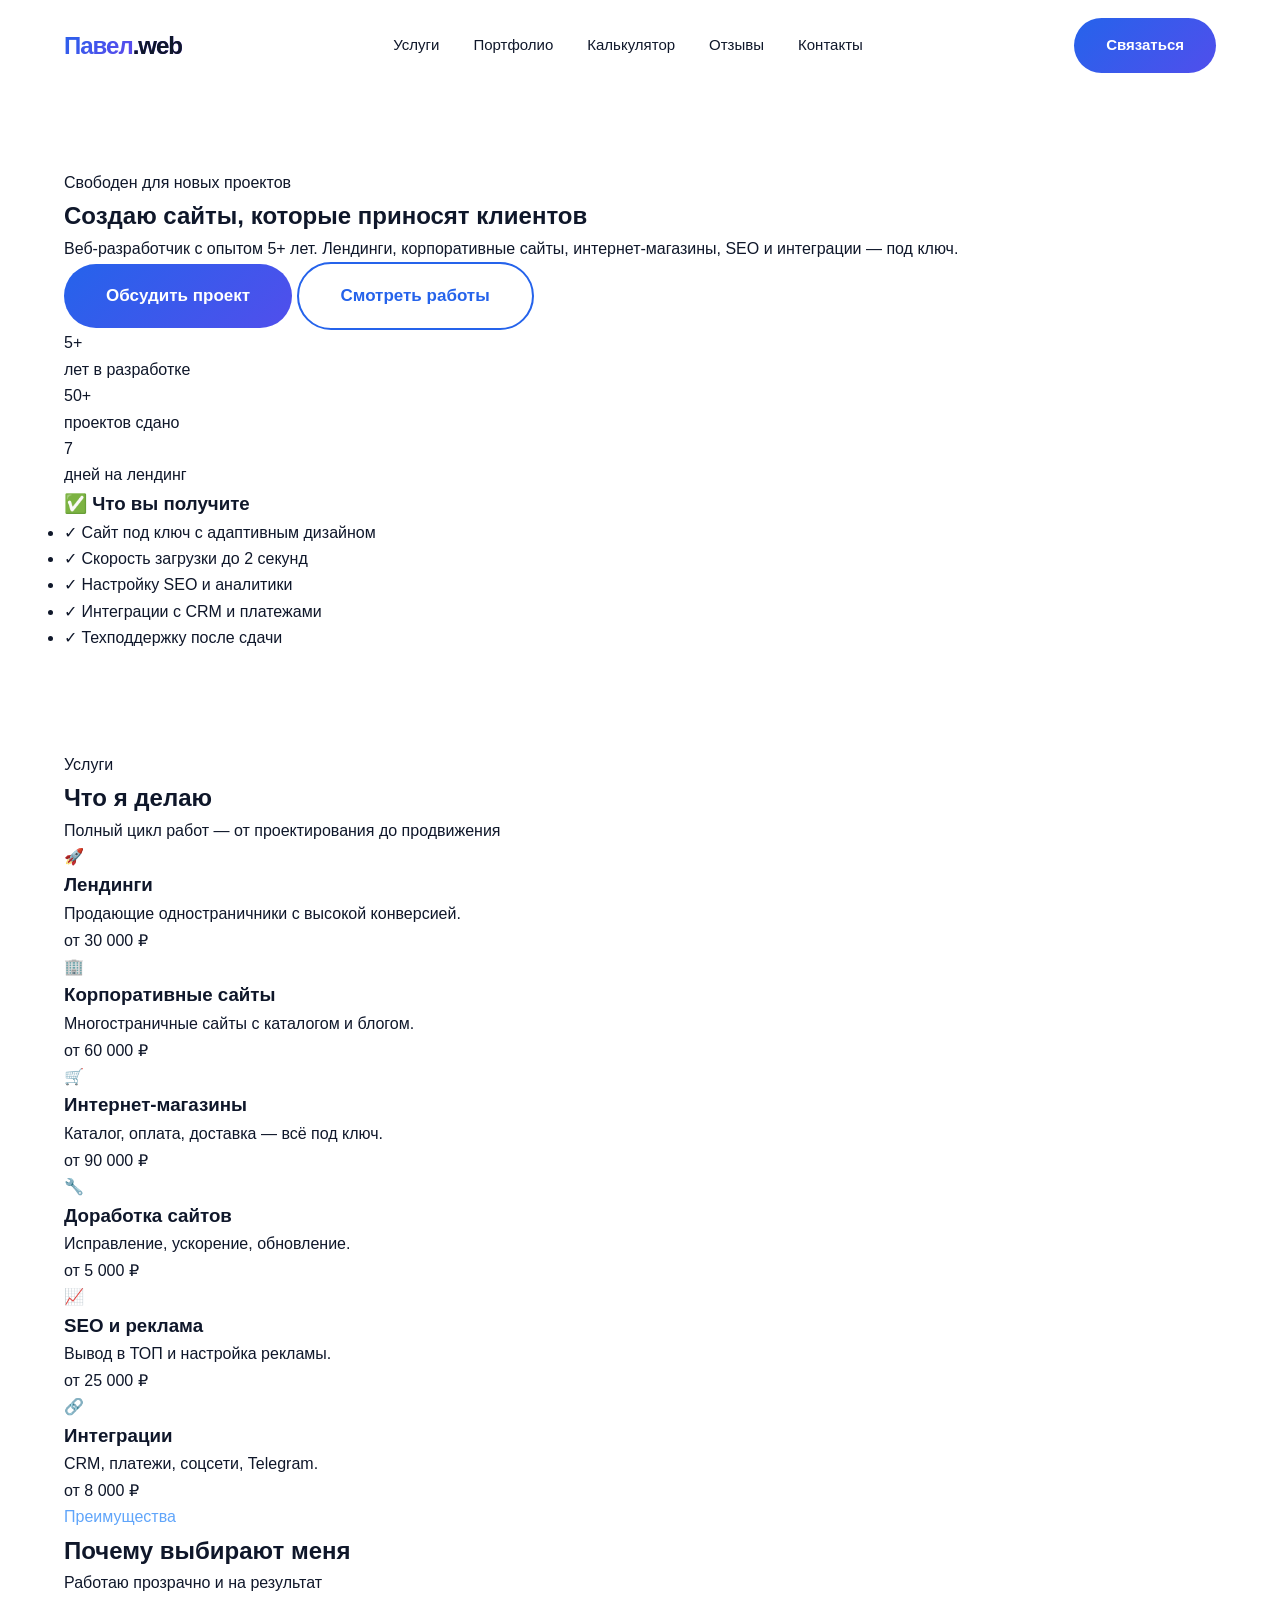
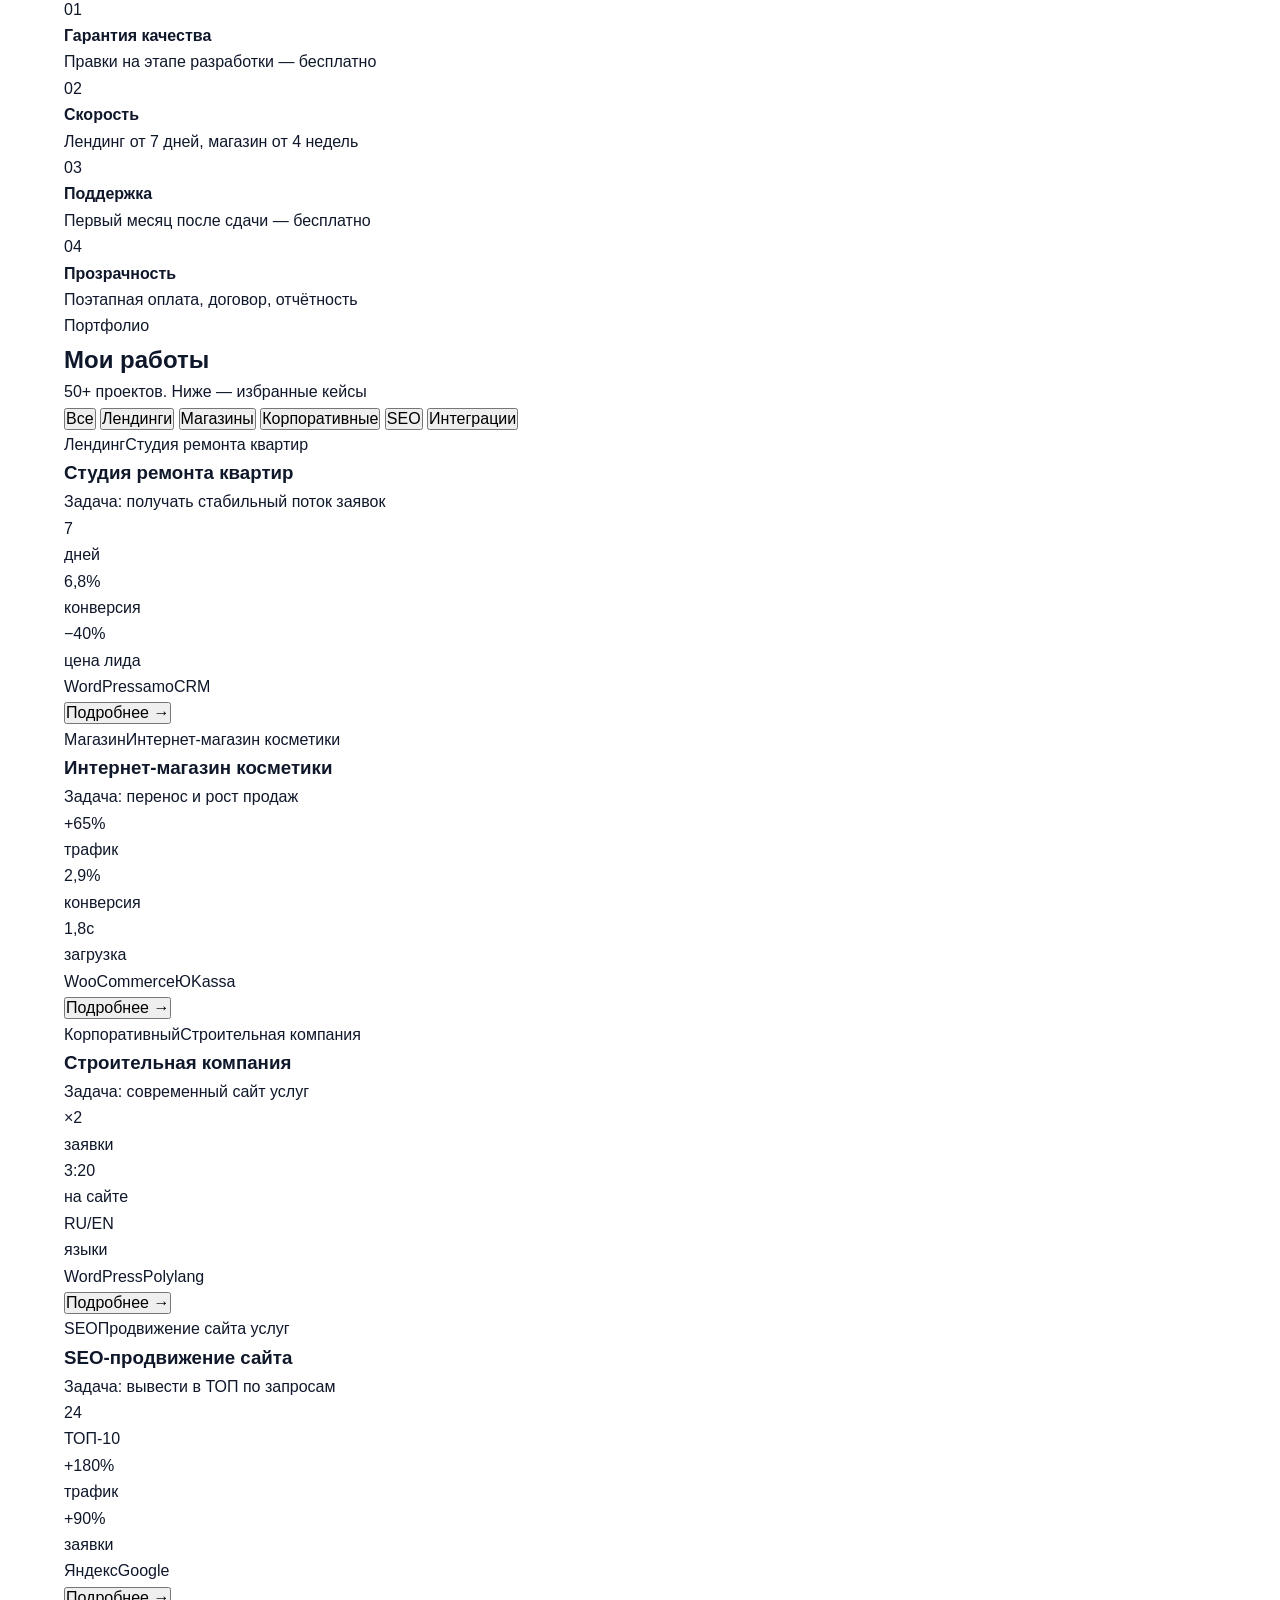
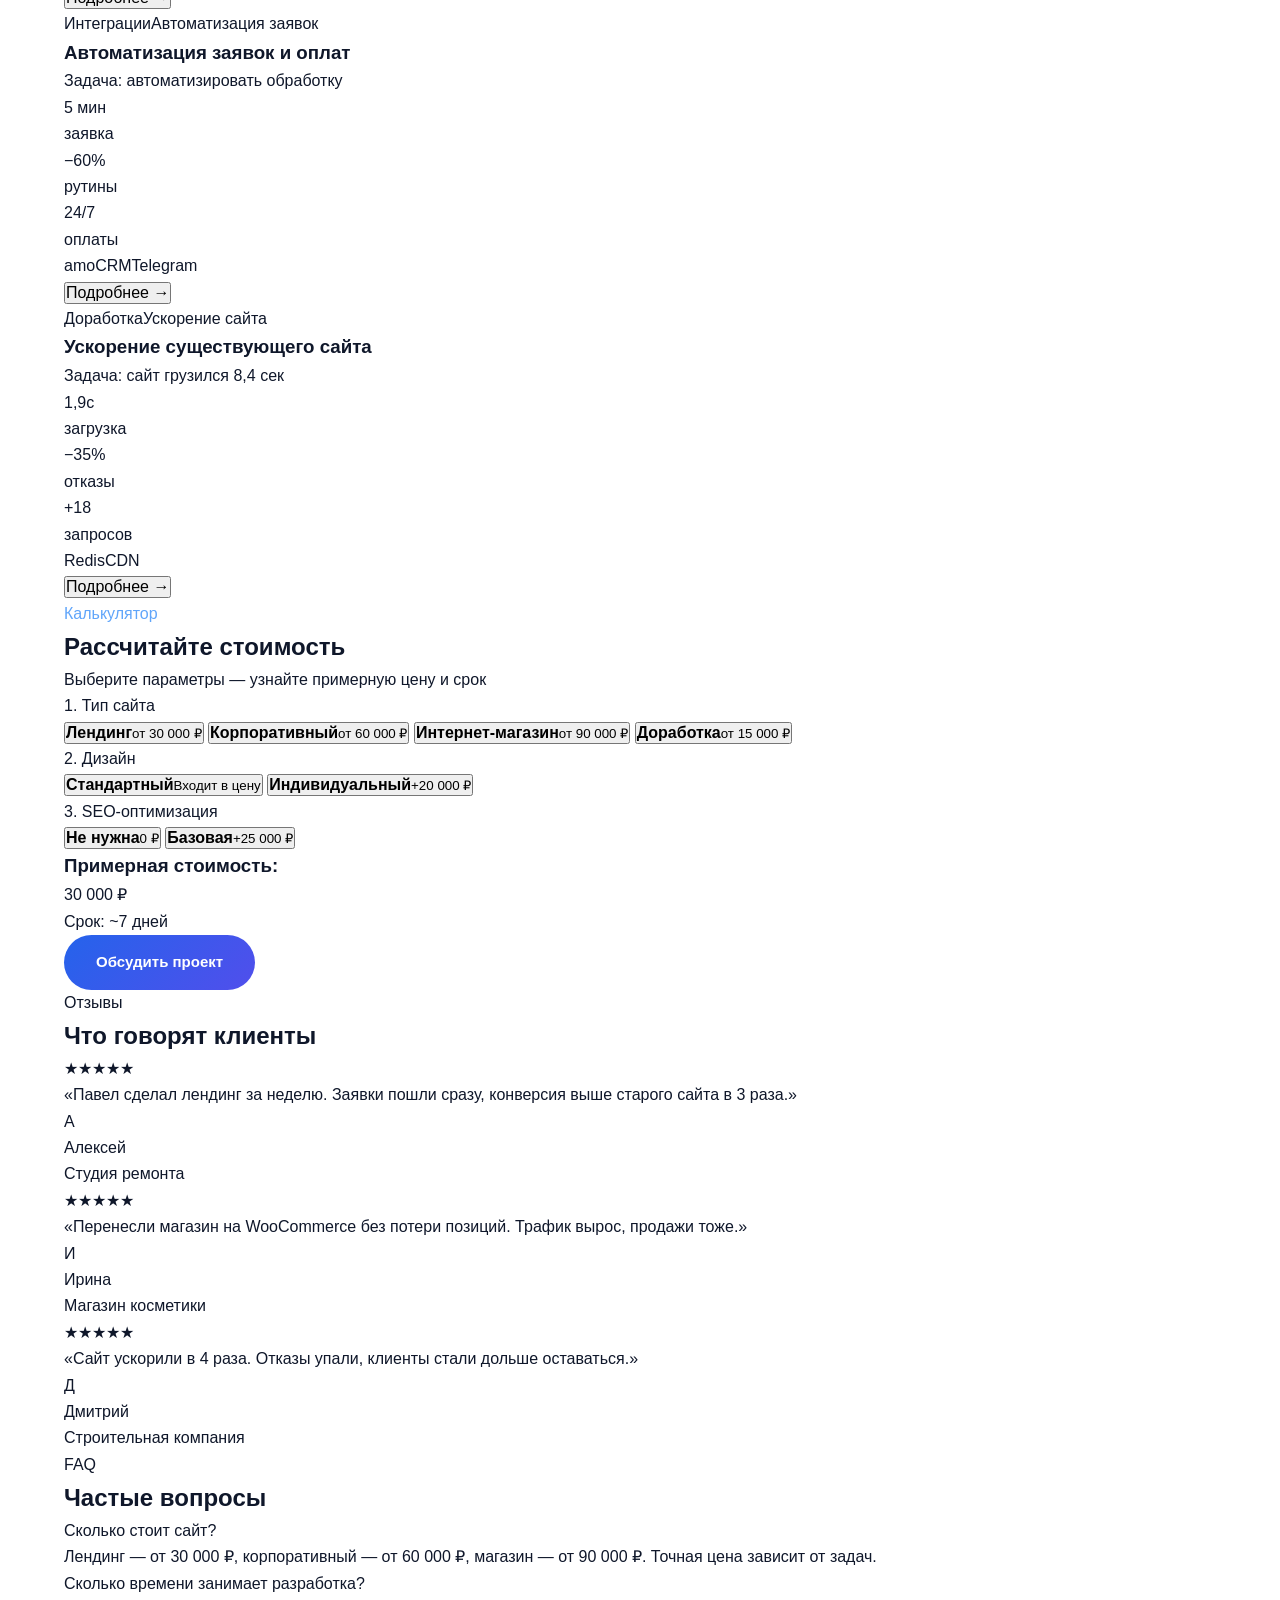
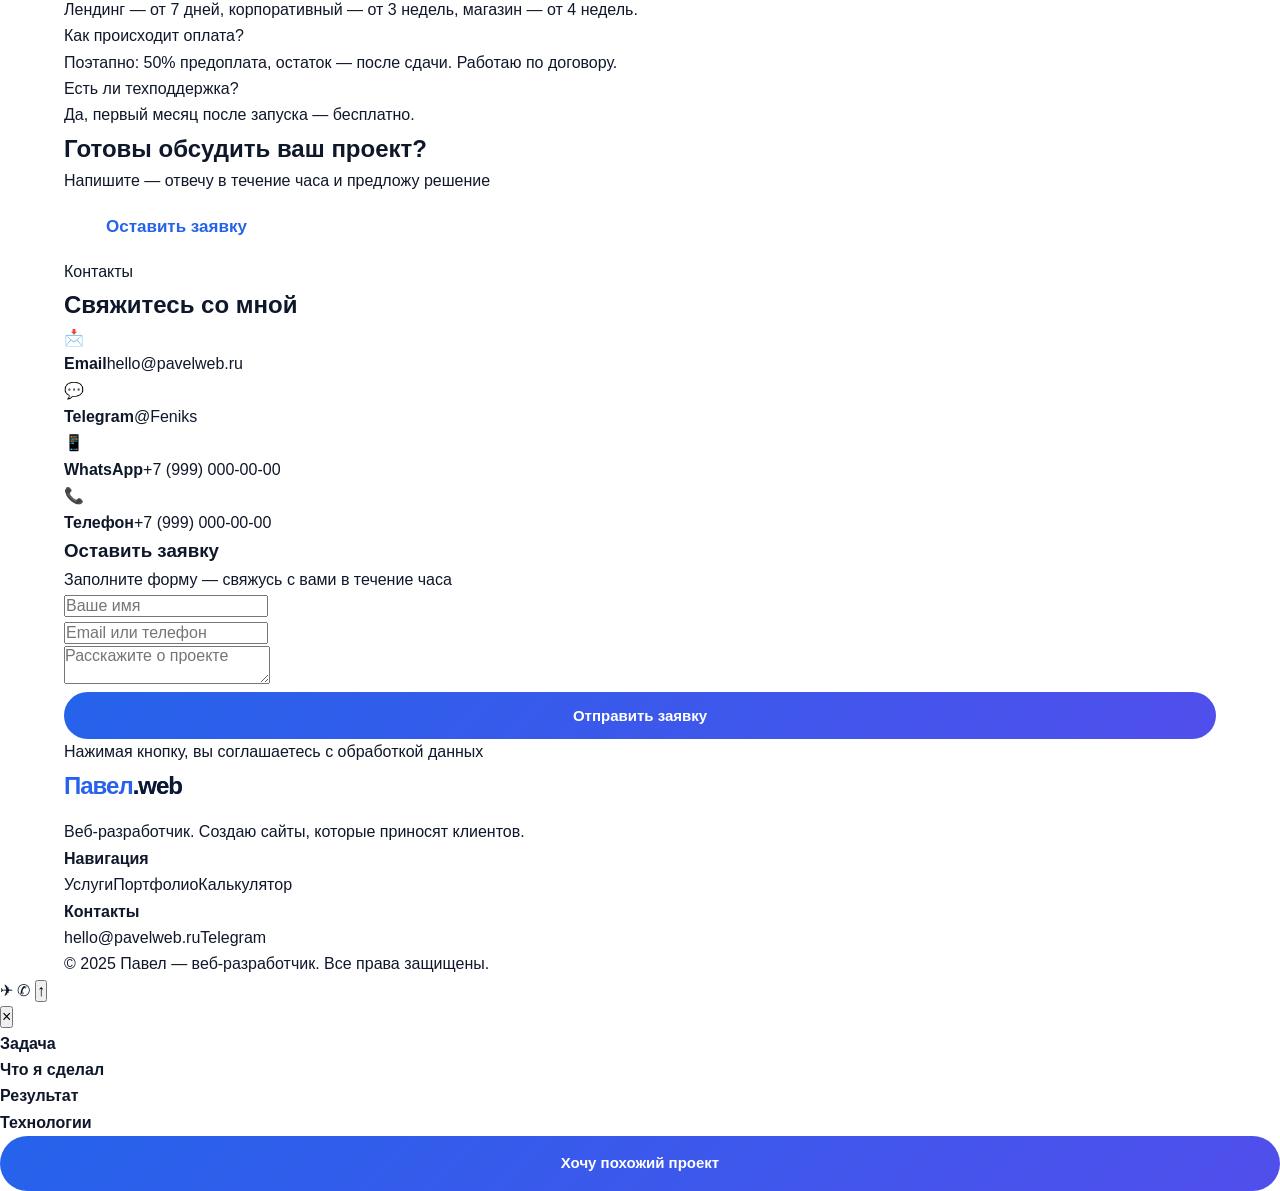
==== commit 3d8ffbcb: "Add files via upload" ====
--- a/index.html
+++ b/index.html
@@ -296,10 +296,10 @@
     </div>
     <div class="contacts-grid">
       <div>
-        <a href="mailto:hello@pavelweb.ru" class="contact-item"><div class="ico">📩</div><div><strong>Email</strong><span>hello@pavelweb.ru</span></div></a>
-        <a href="https://t.me/username" target="_blank" class="contact-item"><div class="ico">💬</div><div><strong>Telegram</strong><span>@username</span></div></a>
-        <a href="https://wa.me/79990000000" target="_blank" class="contact-item"><div class="ico">📱</div><div><strong>WhatsApp</strong><span>+7 (999) 000-00-00</span></div></a>
-        <a href="tel:+79990000000" class="contact-item"><div class="ico">📞</div><div><strong>Телефон</strong><span>+7 (999) 000-00-00</span></div></a>
+        <a href="mailto:snajk01@yandex.ru" class="contact-item"><div class="ico">📩</div><div><strong>Email</strong><span>hello@pavelweb.ru</span></div></a>
+        <a href="https://t.me/Feniks" target="_blank" class="contact-item"><div class="ico">💬</div><div><strong>Telegram</strong><span>@Feniks</span></div></a>
+        <a href="https://wa.me/79002658010" target="_blank" class="contact-item"><div class="ico">📱</div><div><strong>WhatsApp</strong><span>+7 (999) 000-00-00</span></div></a>
+        <a href="tel:+79002658010" class="contact-item"><div class="ico">📞</div><div><strong>Телефон</strong><span>+7 (999) 000-00-00</span></div></a>
       </div>
       <form class="form-card" id="contactForm">
         <h3>Оставить заявку</h3>
@@ -321,7 +321,7 @@
     <div class="footer-grid">
       <div><div class="logo" style="margin-bottom:14px">Павел<span>.web</span></div><p>Веб-разработчик. Создаю сайты, которые приносят клиентов.</p></div>
       <div><h4>Навигация</h4><a href="#services">Услуги</a><a href="#portfolio">Портфолио</a><a href="#calc">Калькулятор</a></div>
-      <div><h4>Контакты</h4><a href="mailto:hello@pavelweb.ru">hello@pavelweb.ru</a><a href="https://t.me/username">Telegram</a></div>
+      <div><h4>Контакты</h4><a href="mailto:hello@pavelweb.ru">hello@pavelweb.ru</a><a href="https://t.me/@Feniks">Telegram</a></div>
     </div>
     <div class="footer-bottom">© 2025 Павел — веб-разработчик. Все права защищены.</div>
   </div>
@@ -330,7 +330,7 @@
 <!-- ПЛАВАЮЩИЕ КНОПКИ -->
 <div class="float-btns">
   <a href="https://t.me/username" target="_blank" class="float-btn f-tg" title="Telegram">✈</a>
-  <a href="https://wa.me/79990000000" target="_blank" class="float-btn f-wa" title="WhatsApp">✆</a>
+  <a href="https://wa.me/79002658010" target="_blank" class="float-btn f-wa" title="WhatsApp">✆</a>
   <button class="float-btn f-up" id="upBtn" title="Наверх">↑</button>
 </div>
 
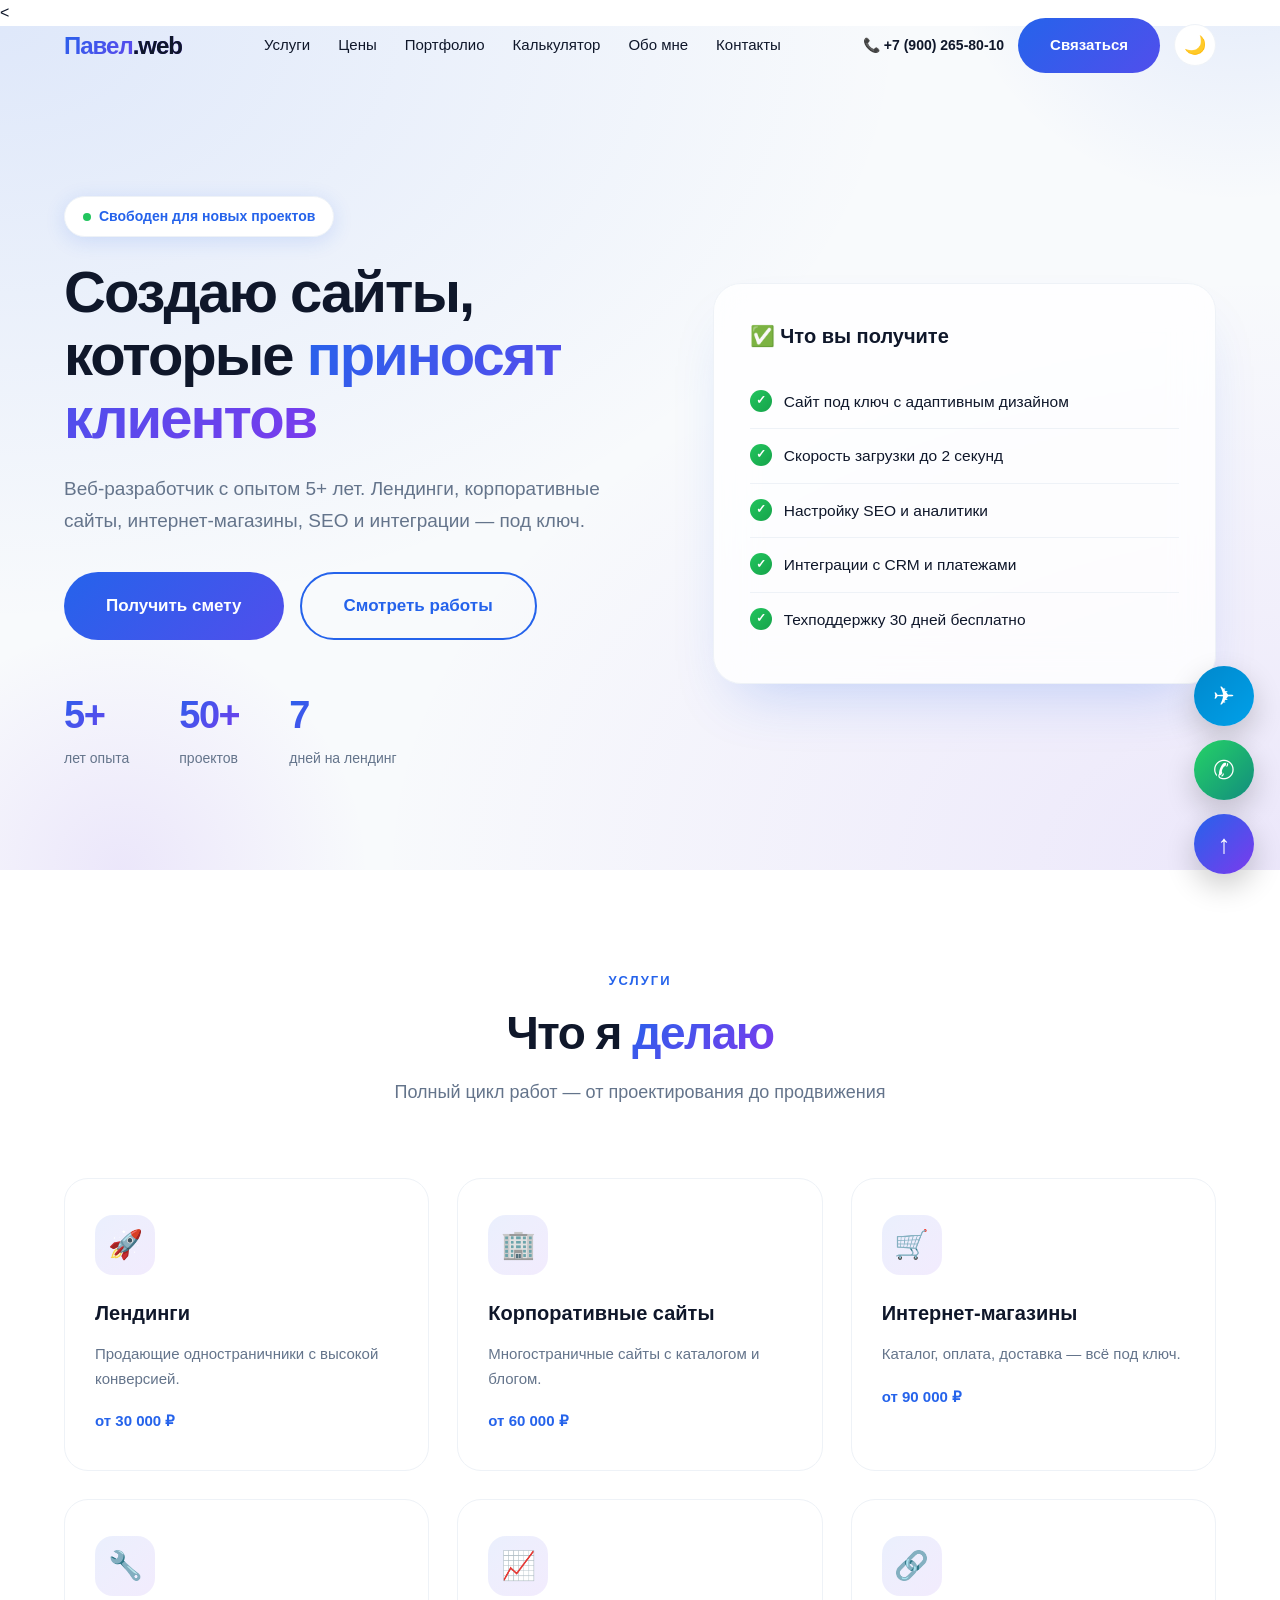
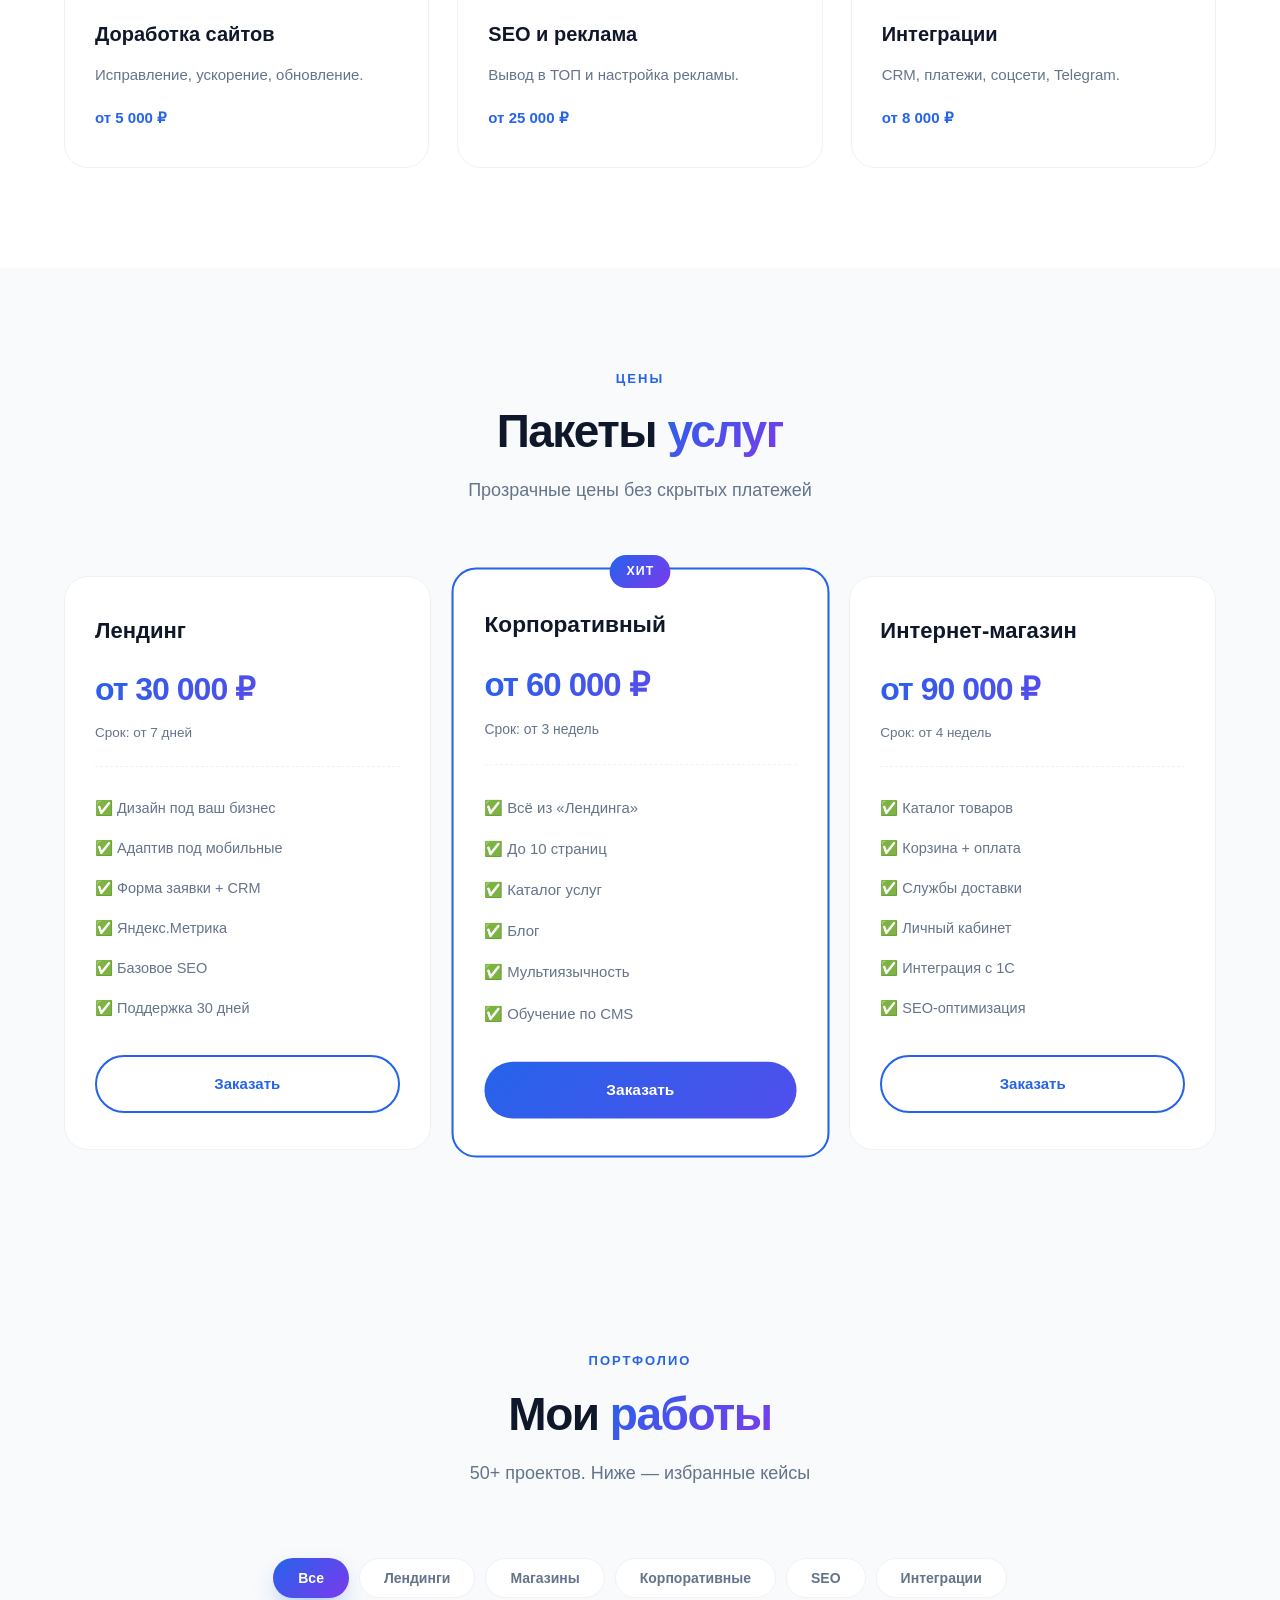
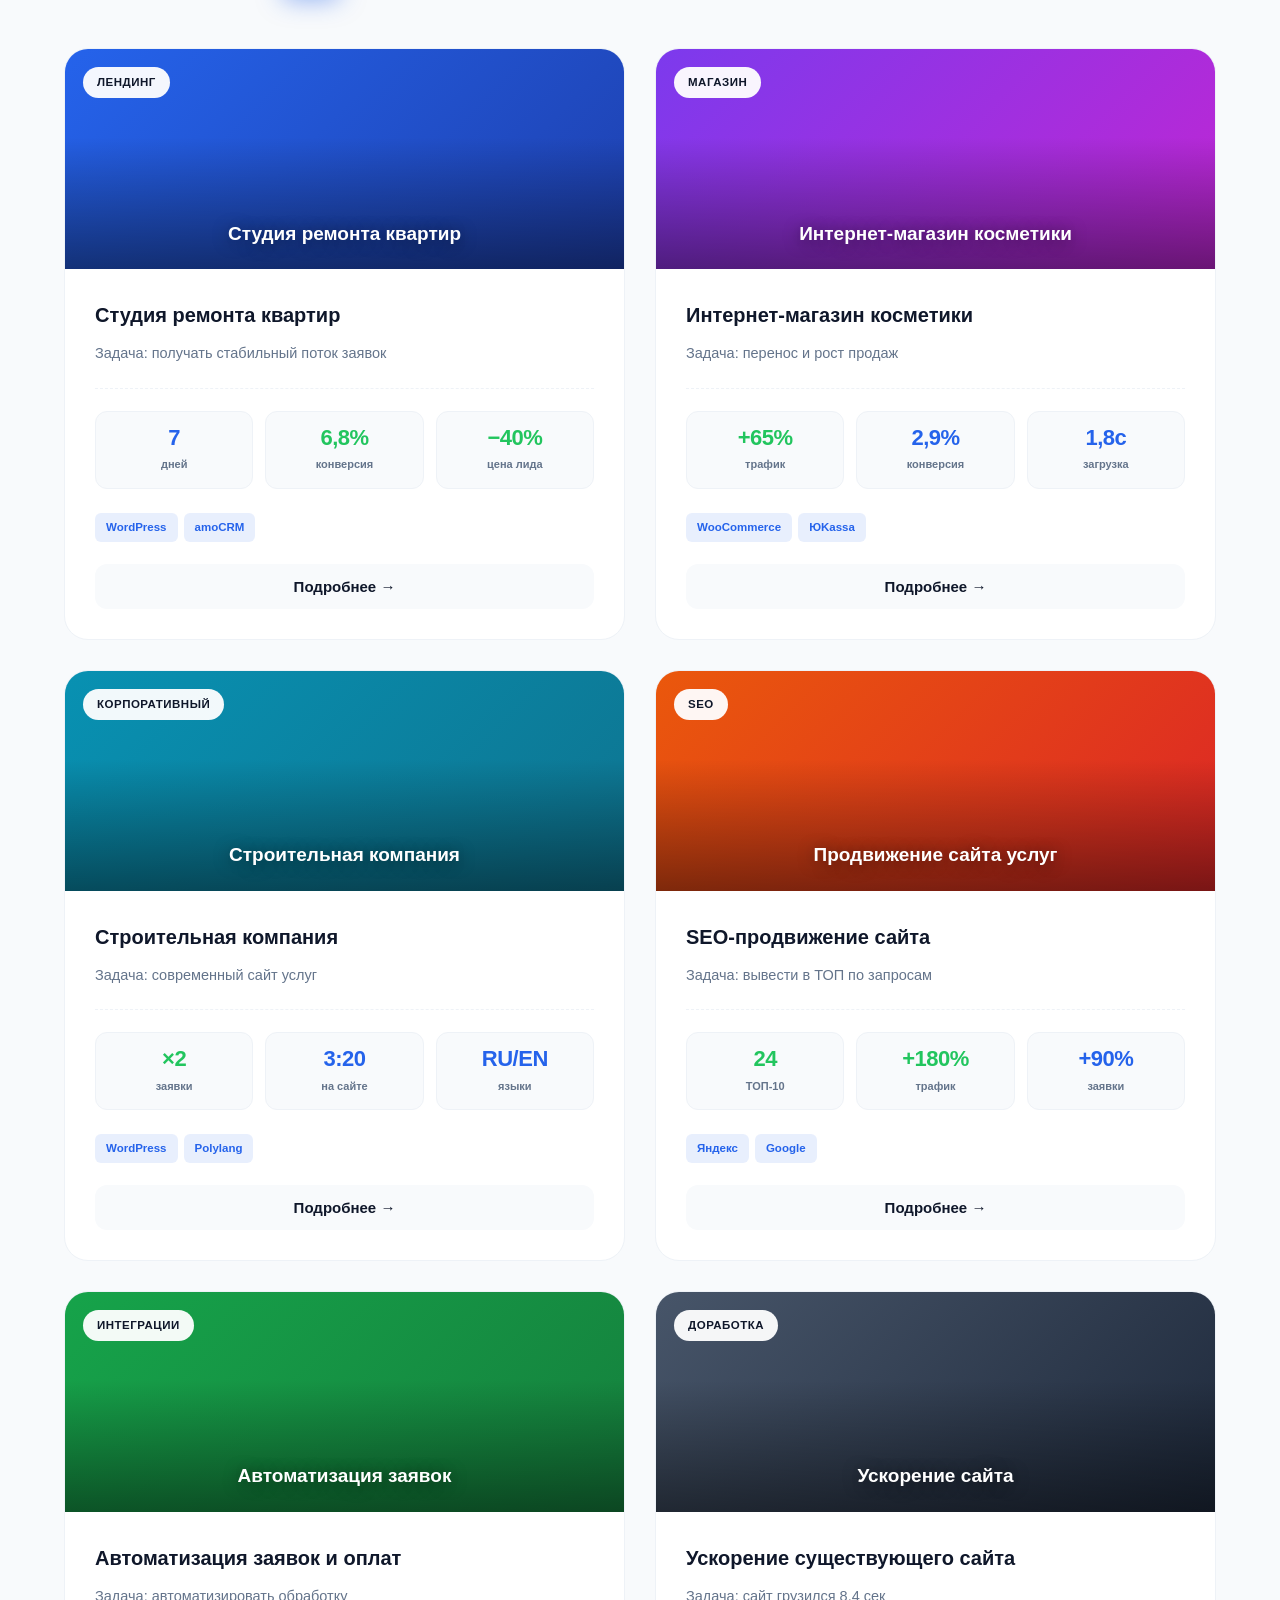
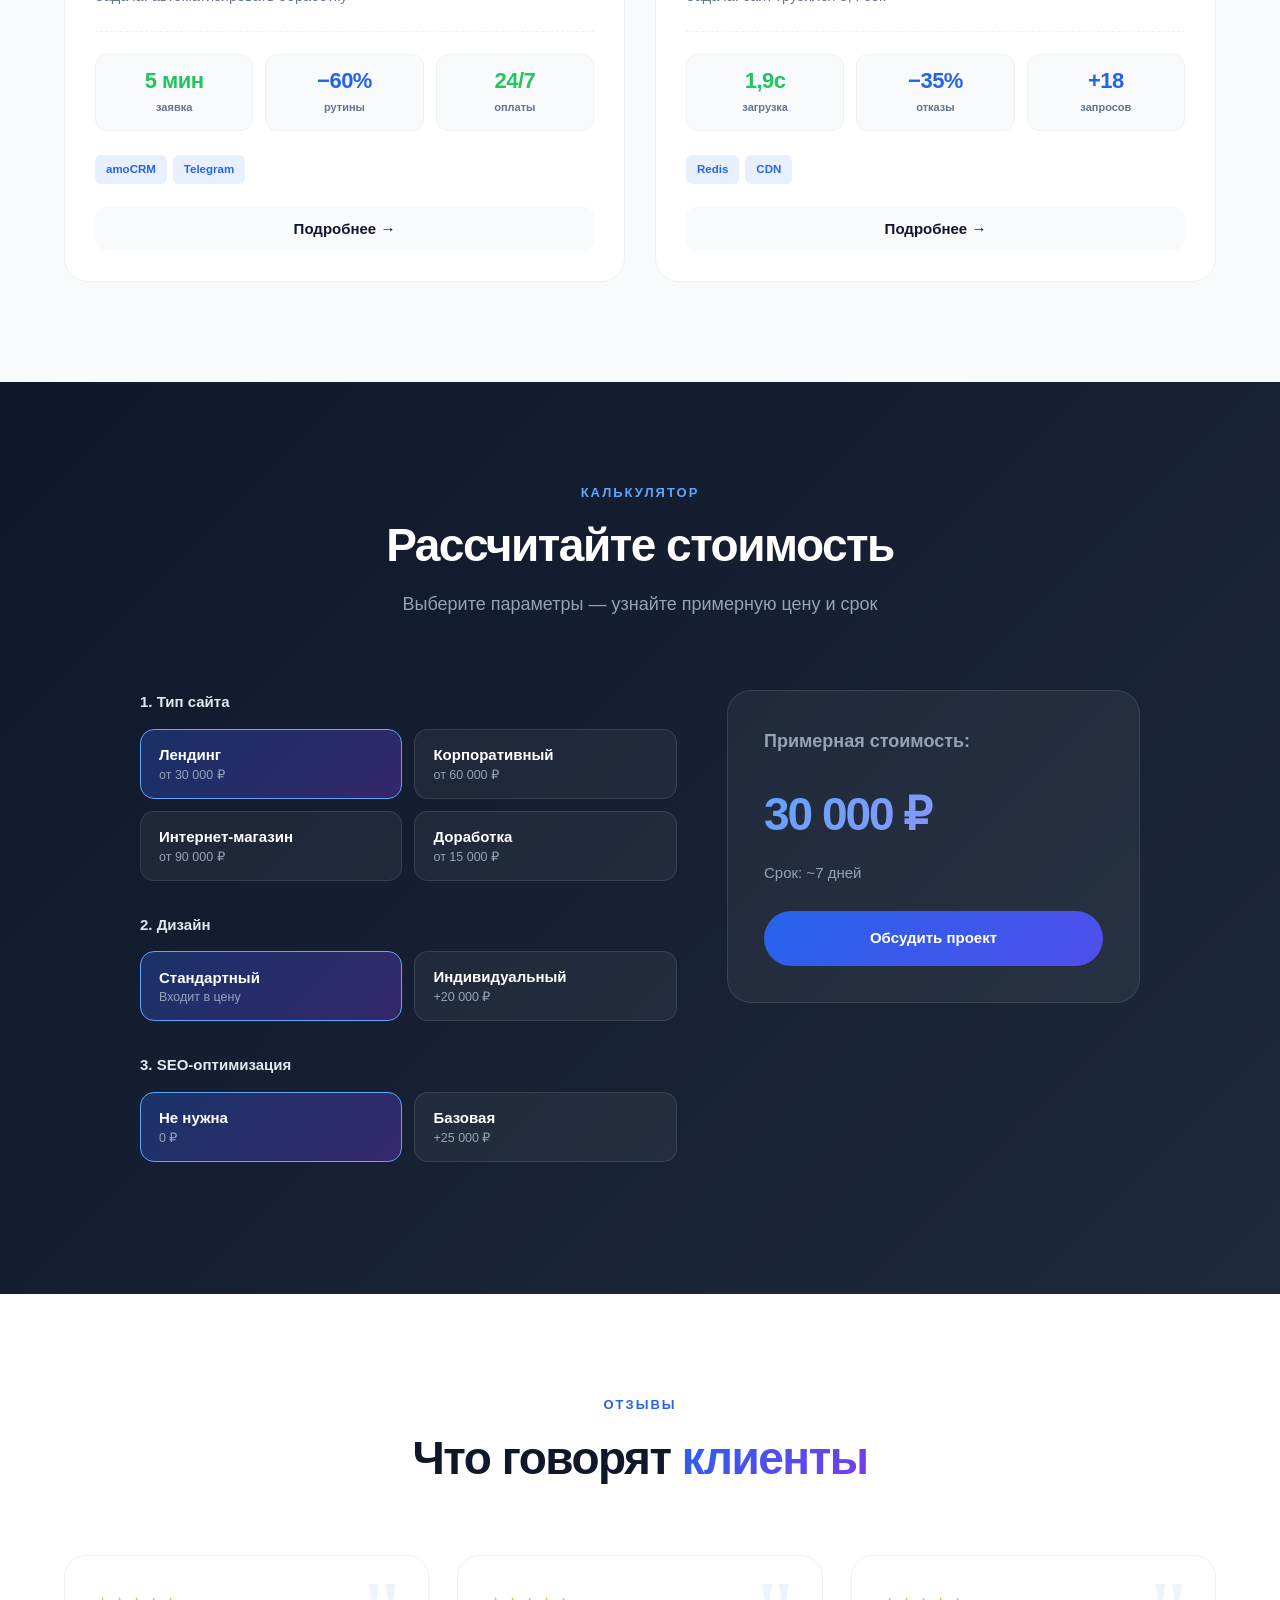
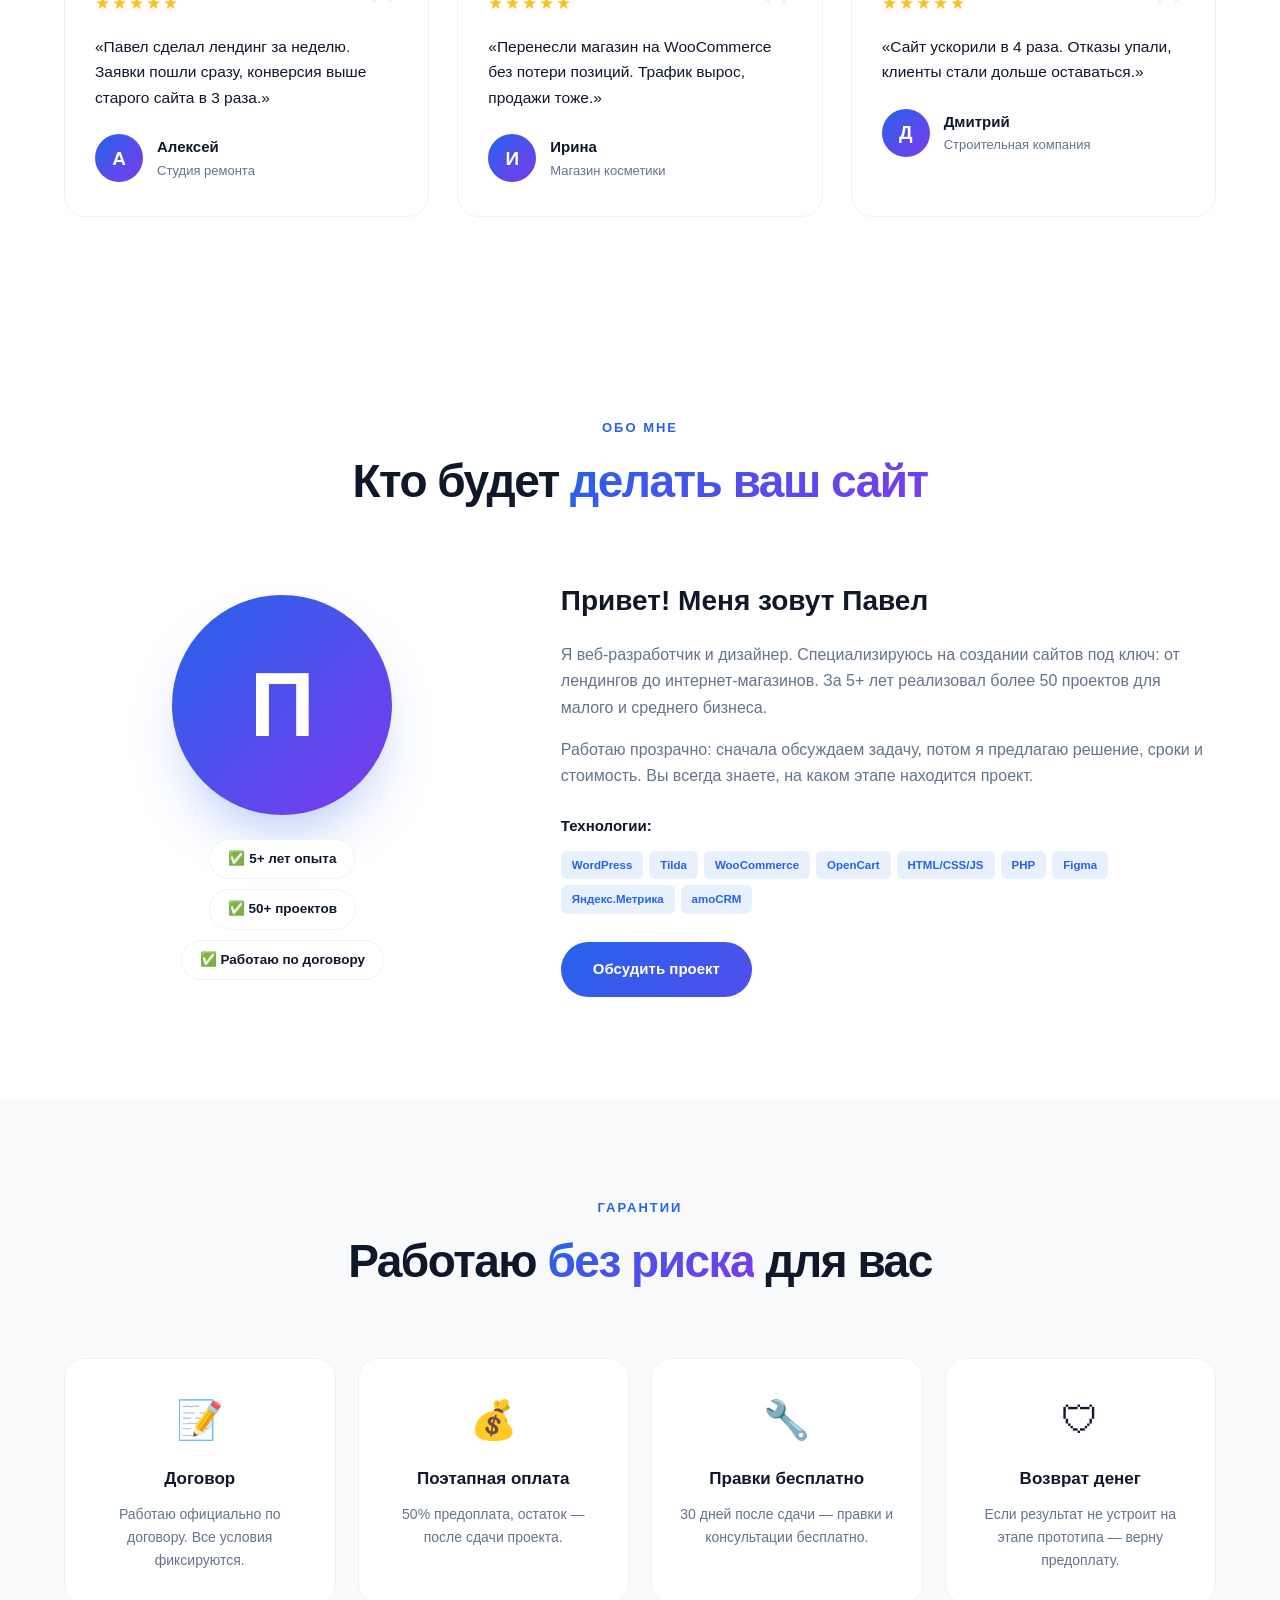
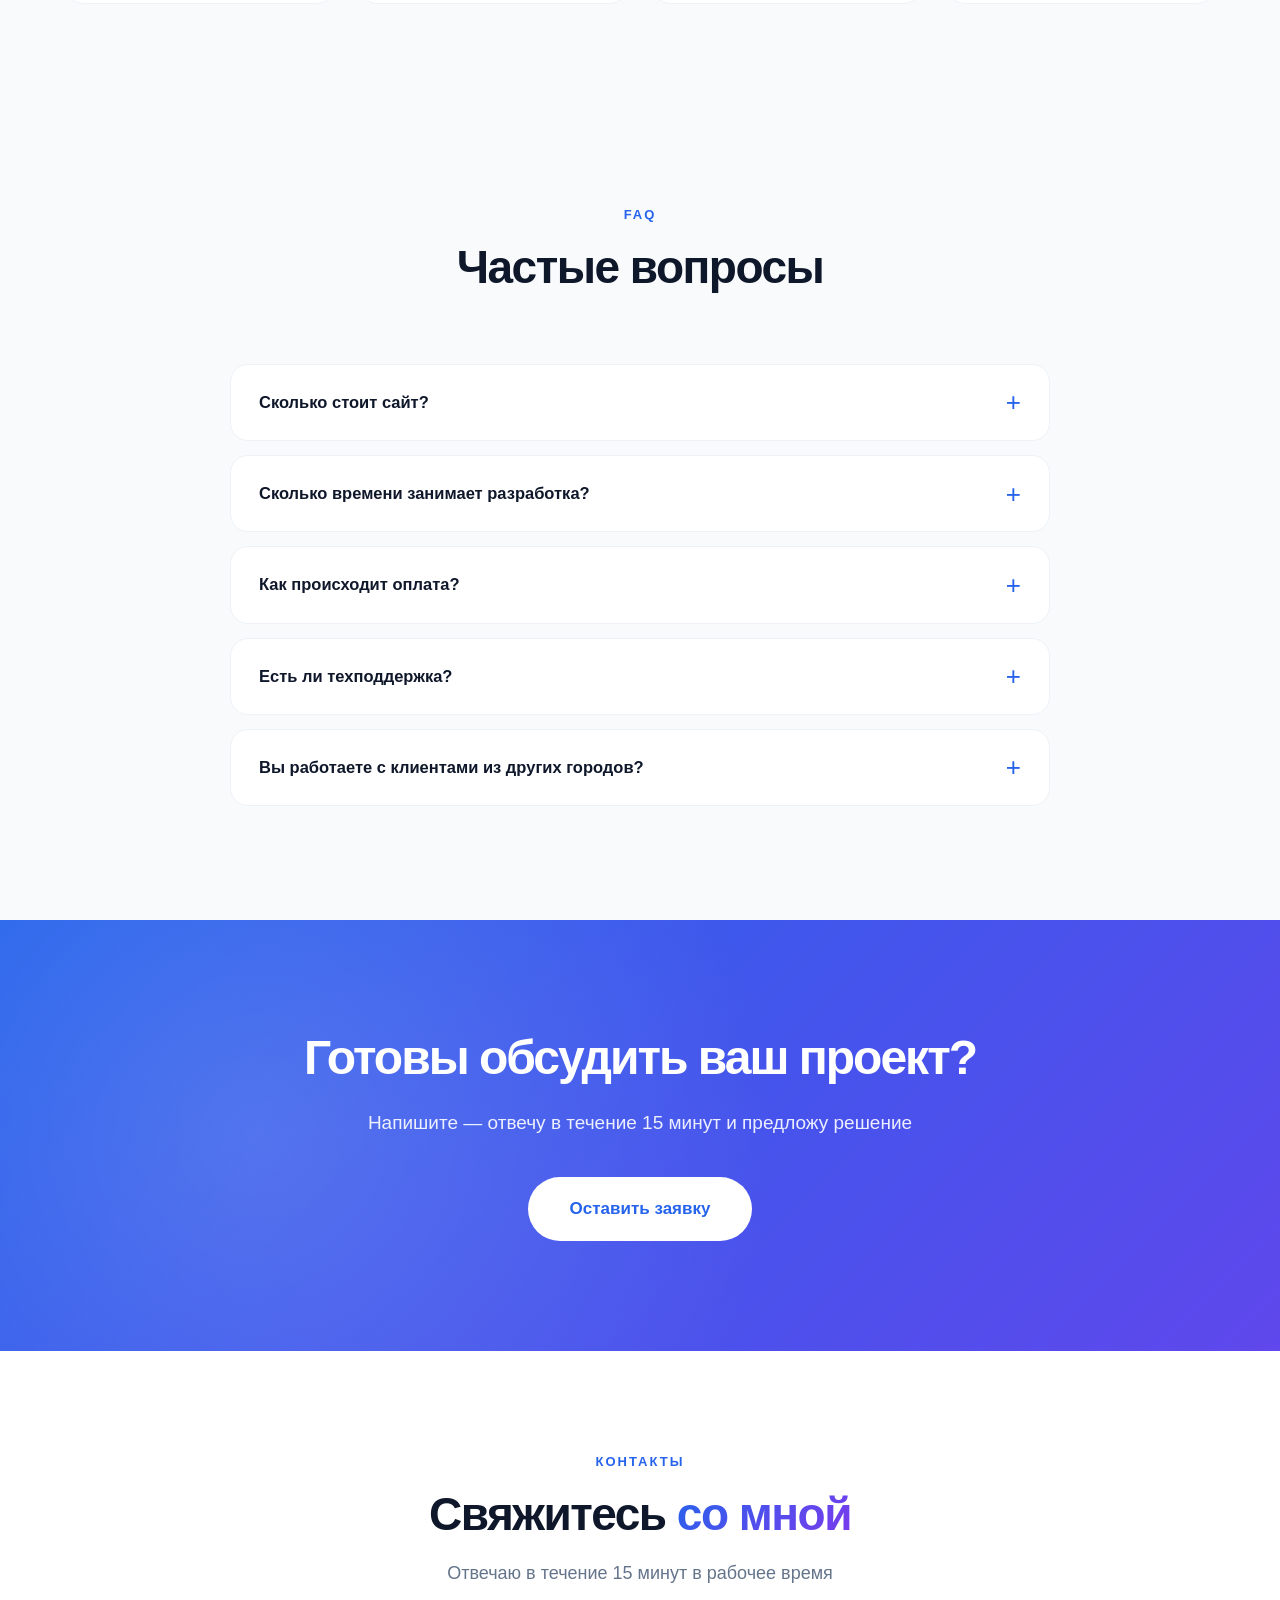
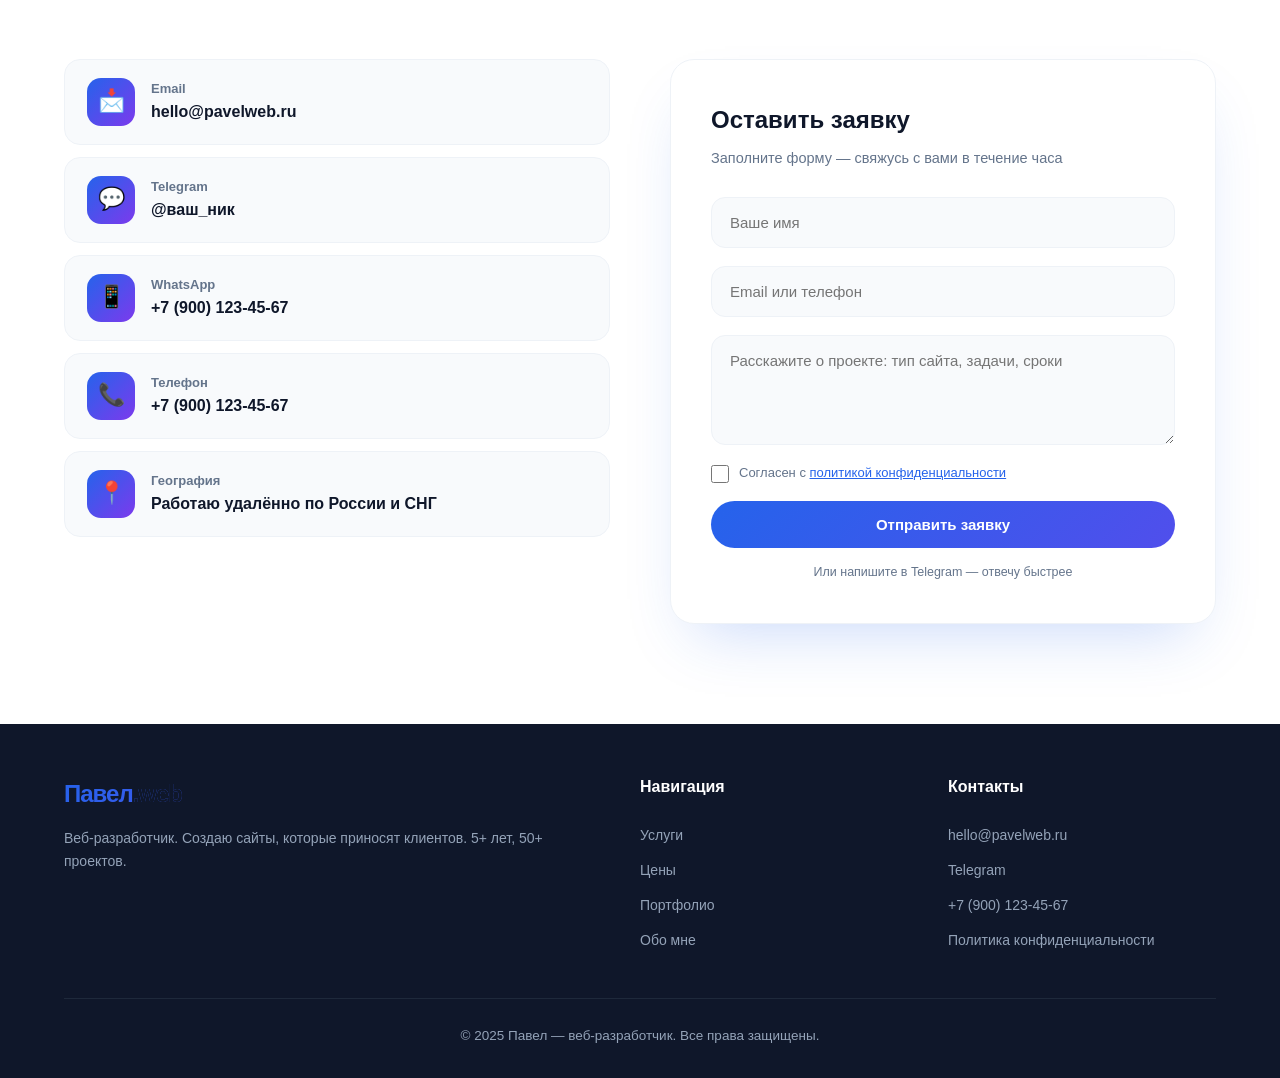
==== commit 5ad02107: "Add files via upload обнова" ====
--- a/index.html
+++ b/index.html
@@ -1,10 +1,15 @@
-<!DOCTYPE html>
+<<!DOCTYPE html>
 <html lang="ru">
 <head>
 <meta charset="UTF-8">
 <meta name="viewport" content="width=device-width, initial-scale=1.0">
-<title>Павел — веб-разработчик | Сайты под ключ</title>
-<meta name="description" content="Веб-разработчик с 5+ летним опытом. Лендинги, интернет-магазины, SEO, интеграции.">
+<title>Павел — веб-разработчик | Сайты под ключ от 30 000 ₽ за 7 дней</title>
+<meta name="description" content="Создаю сайты, которые приносят заявки: лендинги, интернет-магазины, корпоративные сайты. 5+ лет опыта, 50+ проектов. Работаю по договору.">
+<meta name="keywords" content="веб-разработчик, создание сайтов, лендинг, интернет-магазин, WordPress, SEO">
+<meta property="og:type" content="website">
+<meta property="og:title" content="Павел — веб-разработчик | Сайты под ключ">
+<meta property="og:description" content="Лендинги, интернет-магазины, SEO. 50+ проектов, 5+ лет опыта.">
+<link rel="icon" href="data:image/svg+xml,<svg xmlns='http://www.w3.org/2000/svg' viewBox='0 0 100 100'><text y='.9em' font-size='90'>⚡</text></svg>">
 <link rel="stylesheet" href="style.css">
 </head>
 <body>
@@ -12,16 +17,21 @@
 <!-- ШАПКА -->
 <header class="header" id="header">
   <div class="container nav">
-    <div class="logo">Павел<span>.web</span></div>
+    <a href="#" class="logo">Павел<span>.web</span></a>
     <ul class="menu" id="menu">
       <li><a href="#services">Услуги</a></li>
+      <li><a href="#prices">Цены</a></li>
       <li><a href="#portfolio">Портфолио</a></li>
       <li><a href="#calc">Калькулятор</a></li>
-      <li><a href="#reviews">Отзывы</a></li>
+      <li><a href="#about">Обо мне</a></li>
       <li><a href="#contacts">Контакты</a></li>
     </ul>
-    <a href="#contacts" class="btn btn-primary">Связаться</a>
-    <button class="burger" id="burger" aria-label="Меню">☰</button>
+    <div class="nav-right">
+      <a href="tel:+79001234567" class="nav-phone">📞 +7 (900) 265-80-10</a>
+      <a href="#contacts" class="btn btn-primary">Связаться</a>
+      <button class="theme-toggle" id="themeToggle" aria-label="Сменить тему">🌙</button>
+      <button class="burger" id="burger" aria-label="Меню">☰</button>
+    </div>
   </div>
 </header>
 
@@ -33,12 +43,12 @@
       <h1>Создаю сайты, которые <span class="gradient">приносят клиентов</span></h1>
       <p>Веб-разработчик с опытом 5+ лет. Лендинги, корпоративные сайты, интернет-магазины, SEO и интеграции — под ключ.</p>
       <div class="hero-btns">
-        <a href="#contacts" class="btn btn-primary btn-lg">Обсудить проект</a>
+        <a href="#contacts" class="btn btn-primary btn-lg">Получить смету</a>
         <a href="#portfolio" class="btn btn-outline btn-lg">Смотреть работы</a>
       </div>
       <div class="hero-stats">
-        <div><div class="stat-num" data-count="5" data-suffix="+">0</div><div class="stat-label">лет в разработке</div></div>
-        <div><div class="stat-num" data-count="50" data-suffix="+">0</div><div class="stat-label">проектов сдано</div></div>
+        <div><div class="stat-num" data-count="5" data-suffix="+">0</div><div class="stat-label">лет опыта</div></div>
+        <div><div class="stat-num" data-count="50" data-suffix="+">0</div><div class="stat-label">проектов</div></div>
         <div><div class="stat-num" data-count="7" data-suffix="">0</div><div class="stat-label">дней на лендинг</div></div>
       </div>
     </div>
@@ -49,7 +59,7 @@
         <li><span class="check">✓</span> Скорость загрузки до 2 секунд</li>
         <li><span class="check">✓</span> Настройку SEO и аналитики</li>
         <li><span class="check">✓</span> Интеграции с CRM и платежами</li>
-        <li><span class="check">✓</span> Техподдержку после сдачи</li>
+        <li><span class="check">✓</span> Техподдержку 30 дней бесплатно</li>
       </ul>
     </div>
   </div>
@@ -74,23 +84,61 @@
   </div>
 </section>
 
-<!-- ПОЧЕМУ Я -->
-<section class="why">
-  <div class="container">
-    <div class="section-head reveal">
-      <div class="label" style="color:#60a5fa">Преимущества</div>
-      <h2>Почему выбирают меня</h2>
-      <p>Работаю прозрачно и на результат</p>
-    </div>
-    <div class="why-grid">
-      <div class="why-card reveal"><div class="why-num">01</div><h4>Гарантия качества</h4><p>Правки на этапе разработки — бесплатно</p></div>
-      <div class="why-card reveal"><div class="why-num">02</div><h4>Скорость</h4><p>Лендинг от 7 дней, магазин от 4 недель</p></div>
-      <div class="why-card reveal"><div class="why-num">03</div><h4>Поддержка</h4><p>Первый месяц после сдачи — бесплатно</p></div>
-      <div class="why-card reveal"><div class="why-num">04</div><h4>Прозрачность</h4><p>Поэтапная оплата, договор, отчётность</p></div>
-    </div>
-  </div>
-</section>
-
+<!-- ЦЕНЫ -->
+<section id="prices" class="prices">
+  <div class="container">
+    <div class="section-head reveal">
+      <div class="label">Цены</div>
+      <h2>Пакеты <span class="gradient">услуг</span></h2>
+      <p>Прозрачные цены без скрытых платежей</p>
+    </div>
+    <div class="prices-grid">
+      <div class="price-card reveal">
+        <h3>Лендинг</h3>
+        <div class="price-value">от 30 000 ₽</div>
+        <div class="price-time">Срок: от 7 дней</div>
+        <ul>
+          <li>✅ Дизайн под ваш бизнес</li>
+          <li>✅ Адаптив под мобильные</li>
+          <li>✅ Форма заявки + CRM</li>
+          <li>✅ Яндекс.Метрика</li>
+          <li>✅ Базовое SEO</li>
+          <li>✅ Поддержка 30 дней</li>
+        </ul>
+        <a href="#contacts" class="btn btn-outline">Заказать</a>
+      </div>
+      <div class="price-card popular reveal">
+        <div class="popular-badge">Хит</div>
+        <h3>Корпоративный</h3>
+        <div class="price-value">от 60 000 ₽</div>
+        <div class="price-time">Срок: от 3 недель</div>
+        <ul>
+          <li>✅ Всё из «Лендинга»</li>
+          <li>✅ До 10 страниц</li>
+          <li>✅ Каталог услуг</li>
+          <li>✅ Блог</li>
+          <li>✅ Мультиязычность</li>
+          <li>✅ Обучение по CMS</li>
+        </ul>
+        <a href="#contacts" class="btn btn-primary">Заказать</a>
+      </div>
+      <div class="price-card reveal">
+        <h3>Интернет-магазин</h3>
+        <div class="price-value">от 90 000 ₽</div>
+        <div class="price-time">Срок: от 4 недель</div>
+        <ul>
+          <li>✅ Каталог товаров</li>
+          <li>✅ Корзина + оплата</li>
+          <li>✅ Службы доставки</li>
+          <li>✅ Личный кабинет</li>
+          <li>✅ Интеграция с 1С</li>
+          <li>✅ SEO-оптимизация</li>
+        </ul>
+        <a href="#contacts" class="btn btn-outline">Заказать</a>
+      </div>
+    </div>
+  </div>
+</section>
 <!-- ПОРТФОЛИО -->
 <section id="portfolio" class="portfolio">
   <div class="container">
@@ -261,6 +309,71 @@
     </div>
   </div>
 </section>
+<!-- ОБО МНЕ -->
+<section id="about" class="about">
+  <div class="container">
+    <div class="section-head reveal">
+      <div class="label">Обо мне</div>
+      <h2>Кто будет <span class="gradient">делать ваш сайт</span></h2>
+    </div>
+    <div class="about-grid">
+      <div class="about-photo reveal">
+        <div class="about-avatar">П</div>
+        <div class="about-badges">
+          <span>✅ 5+ лет опыта</span>
+          <span>✅ 50+ проектов</span>
+          <span>✅ Работаю по договору</span>
+        </div>
+      </div>
+      <div class="about-text reveal">
+        <h3>Привет! Меня зовут Павел</h3>
+        <p>Я веб-разработчик и дизайнер. Специализируюсь на создании сайтов под ключ: от лендингов до интернет-магазинов. За 5+ лет реализовал более 50 проектов для малого и среднего бизнеса.</p>
+        <p>Работаю прозрачно: сначала обсуждаем задачу, потом я предлагаю решение, сроки и стоимость. Вы всегда знаете, на каком этапе находится проект.</p>
+        <div class="about-stack">
+          <h4>Технологии:</h4>
+          <div class="stack">
+            <span>WordPress</span><span>Tilda</span><span>WooCommerce</span>
+            <span>OpenCart</span><span>HTML/CSS/JS</span><span>PHP</span>
+            <span>Figma</span><span>Яндекс.Метрика</span><span>amoCRM</span>
+          </div>
+        </div>
+        <a href="#contacts" class="btn btn-primary">Обсудить проект</a>
+      </div>
+    </div>
+  </div>
+</section>
+
+<!-- ГАРАНТИИ -->
+<section class="guarantees">
+  <div class="container">
+    <div class="section-head reveal">
+      <div class="label">Гарантии</div>
+      <h2>Работаю <span class="gradient">без риска</span> для вас</h2>
+    </div>
+    <div class="guarantees-grid">
+      <div class="guarantee reveal">
+        <div class="guarantee-icon">📝</div>
+        <h4>Договор</h4>
+        <p>Работаю официально по договору. Все условия фиксируются.</p>
+      </div>
+      <div class="guarantee reveal">
+        <div class="guarantee-icon">💰</div>
+        <h4>Поэтапная оплата</h4>
+        <p>50% предоплата, остаток — после сдачи проекта.</p>
+      </div>
+      <div class="guarantee reveal">
+        <div class="guarantee-icon">🔧</div>
+        <h4>Правки бесплатно</h4>
+        <p>30 дней после сдачи — правки и консультации бесплатно.</p>
+      </div>
+      <div class="guarantee reveal">
+        <div class="guarantee-icon">🛡</div>
+        <h4>Возврат денег</h4>
+        <p>Если результат не устроит на этапе прототипа — верну предоплату.</p>
+      </div>
+    </div>
+  </div>
+</section>
 
 <!-- FAQ -->
 <section class="faq">
@@ -274,6 +387,7 @@
       <div class="faq-item"><div class="faq-q">Сколько времени занимает разработка?</div><div class="faq-a">Лендинг — от 7 дней, корпоративный — от 3 недель, магазин — от 4 недель.</div></div>
       <div class="faq-item"><div class="faq-q">Как происходит оплата?</div><div class="faq-a">Поэтапно: 50% предоплата, остаток — после сдачи. Работаю по договору.</div></div>
       <div class="faq-item"><div class="faq-q">Есть ли техподдержка?</div><div class="faq-a">Да, первый месяц после запуска — бесплатно.</div></div>
+      <div class="faq-item"><div class="faq-q">Вы работаете с клиентами из других городов?</div><div class="faq-a">Да, работаю удалённо по всей России и СНГ. Общаюсь в Telegram, WhatsApp, Zoom.</div></div>
     </div>
   </div>
 </section>
@@ -282,7 +396,7 @@
 <section class="cta-final">
   <div class="container">
     <h2>Готовы обсудить ваш проект?</h2>
-    <p>Напишите — отвечу в течение часа и предложу решение</p>
+    <p>Напишите — отвечу в течение 15 минут и предложу решение</p>
     <a href="#contacts" class="btn btn-white btn-lg">Оставить заявку</a>
   </div>
 </section>
@@ -293,22 +407,49 @@
     <div class="section-head reveal">
       <div class="label">Контакты</div>
       <h2>Свяжитесь <span class="gradient">со мной</span></h2>
+      <p>Отвечаю в течение 15 минут в рабочее время</p>
     </div>
     <div class="contacts-grid">
-      <div>
-        <a href="mailto:snajk01@yandex.ru" class="contact-item"><div class="ico">📩</div><div><strong>Email</strong><span>hello@pavelweb.ru</span></div></a>
-        <a href="https://t.me/Feniks" target="_blank" class="contact-item"><div class="ico">💬</div><div><strong>Telegram</strong><span>@Feniks</span></div></a>
-        <a href="https://wa.me/79002658010" target="_blank" class="contact-item"><div class="ico">📱</div><div><strong>WhatsApp</strong><span>+7 (999) 000-00-00</span></div></a>
-        <a href="tel:+79002658010" class="contact-item"><div class="ico">📞</div><div><strong>Телефон</strong><span>+7 (999) 000-00-00</span></div></a>
-      </div>
-      <form class="form-card" id="contactForm">
+      <div class="contacts-list">
+        <a href="mailto:hello@pavelweb.ru" class="contact-item">
+          <div class="ico">📩</div>
+          <div><strong>Email</strong><span>hello@pavelweb.ru</span></div>
+        </a>
+        <a href="https://t.me/ваш_ник" target="_blank" rel="noopener" class="contact-item">
+          <div class="ico">💬</div>
+          <div><strong>Telegram</strong><span>@ваш_ник</span></div>
+        </a>
+        <a href="https://wa.me/79001234567" target="_blank" rel="noopener" class="contact-item">
+          <div class="ico">📱</div>
+          <div><strong>WhatsApp</strong><span>+7 (900) 123-45-67</span></div>
+        </a>
+        <a href="tel:+79001234567" class="contact-item">
+          <div class="ico">📞</div>
+          <div><strong>Телефон</strong><span>+7 (900) 123-45-67</span></div>
+        </a>
+        <div class="contact-item">
+          <div class="ico">📍</div>
+          <div><strong>География</strong><span>Работаю удалённо по России и СНГ</span></div>
+        </div>
+      </div>
+      <form class="form-card" id="contactForm" action="https://formspree.io/f/ВАШ_КОД" method="POST">
         <h3>Оставить заявку</h3>
         <p class="sub">Заполните форму — свяжусь с вами в течение часа</p>
-        <div class="form-group"><input type="text" name="name" required placeholder="Ваше имя"></div>
-        <div class="form-group"><input type="text" name="contact" required placeholder="Email или телефон"></div>
-        <div class="form-group"><textarea name="message" placeholder="Расскажите о проекте"></textarea></div>
+        <div class="form-group">
+          <input type="text" name="name" required placeholder="Ваше имя">
+        </div>
+        <div class="form-group">
+          <input type="text" name="contact" required placeholder="Email или телефон">
+        </div>
+        <div class="form-group">
+          <textarea name="message" placeholder="Расскажите о проекте: тип сайта, задачи, сроки"></textarea>
+        </div>
+        <label class="form-checkbox">
+          <input type="checkbox" name="agree" required>
+          <span>Согласен с <a href="privacy.html" target="_blank">политикой конфиденциальности</a></span>
+        </label>
         <button type="submit" class="btn btn-primary" style="width:100%">Отправить заявку</button>
-        <p class="form-note">Нажимая кнопку, вы соглашаетесь с обработкой данных</p>
+        <p class="form-note">Или напишите в Telegram — отвечу быстрее</p>
         <div class="form-status" id="formStatus"></div>
       </form>
     </div>
@@ -319,26 +460,43 @@
 <footer>
   <div class="container">
     <div class="footer-grid">
-      <div><div class="logo" style="margin-bottom:14px">Павел<span>.web</span></div><p>Веб-разработчик. Создаю сайты, которые приносят клиентов.</p></div>
-      <div><h4>Навигация</h4><a href="#services">Услуги</a><a href="#portfolio">Портфолио</a><a href="#calc">Калькулятор</a></div>
-      <div><h4>Контакты</h4><a href="mailto:hello@pavelweb.ru">hello@pavelweb.ru</a><a href="https://t.me/@Feniks">Telegram</a></div>
-    </div>
-    <div class="footer-bottom">© 2025 Павел — веб-разработчик. Все права защищены.</div>
+      <div>
+        <div class="logo" style="margin-bottom:14px">Павел<span>.web</span></div>
+        <p>Веб-разработчик. Создаю сайты, которые приносят клиентов. 5+ лет, 50+ проектов.</p>
+      </div>
+      <div>
+        <h4>Навигация</h4>
+        <a href="#services">Услуги</a>
+        <a href="#prices">Цены</a>
+        <a href="#portfolio">Портфолио</a>
+        <a href="#about">Обо мне</a>
+      </div>
+      <div>
+        <h4>Контакты</h4>
+        <a href="mailto:hello@pavelweb.ru">hello@pavelweb.ru</a>
+        <a href="https://t.me/ваш_ник">Telegram</a>
+        <a href="tel:+79001234567">+7 (900) 123-45-67</a>
+        <a href="privacy.html">Политика конфиденциальности</a>
+      </div>
+    </div>
+    <div class="footer-bottom">
+      © 2025 Павел — веб-разработчик. Все права защищены.
+    </div>
   </div>
 </footer>
 
 <!-- ПЛАВАЮЩИЕ КНОПКИ -->
 <div class="float-btns">
-  <a href="https://t.me/username" target="_blank" class="float-btn f-tg" title="Telegram">✈</a>
-  <a href="https://wa.me/79002658010" target="_blank" class="float-btn f-wa" title="WhatsApp">✆</a>
+  <a href="https://t.me/ваш_ник" target="_blank" rel="noopener" class="float-btn f-tg" title="Telegram">✈</a>
+  <a href="https://wa.me/79001234567" target="_blank" rel="noopener" class="float-btn f-wa" title="WhatsApp">✆</a>
   <button class="float-btn f-up" id="upBtn" title="Наверх">↑</button>
 </div>
 
 <!-- МОДАЛЬНОЕ ОКНО -->
 <div class="modal-overlay" id="modal">
   <div class="modal">
-    <button class="modal-close" id="modalClose">×</button>
-    <div class="modal-hero" id="modalHero"></div>
+    <button class="modal-close" id="modalClose" aria-label="Закрыть">×</button>
+    <div class="modal-hero" id="modalHero"><span></span></div>
     <div class="modal-content">
       <span class="modal-tag" id="modalTag"></span>
       <h2 id="modalTitle"></h2>
--- a/style.css
+++ b/style.css
@@ -1,12 +1,33 @@
-/* ===== БАЗА ===== */
+/* ================= ПЕРЕМЕННЫЕ ТЕМ ================= */
+:root{
+  --bg:#ffffff; --bg-soft:#f8fafc; --bg-dark:#0f172a;
+  --text:#0f172a; --text-soft:#64748b;
+  --card:#ffffff; --border:#eef2f7;
+  --primary:#2563eb; --primary-2:#7c3aed;
+  --accent:#22c55e;
+  --shadow:0 30px 60px -25px rgba(37,99,235,.25);
+}
+[data-theme="dark"]{
+  --bg:#0b1220; --bg-soft:#0f172a; --bg-dark:#020617;
+  --text:#e2e8f0; --text-soft:#94a3b8;
+  --card:#111c33; --border:#1e293b;
+  --shadow:0 30px 60px -25px rgba(0,0,0,.6);
+}
+
+/* ================= БАЗА ================= */
 *,*::before,*::after{margin:0;padding:0;box-sizing:border-box}
 html{scroll-behavior:smooth;scroll-padding-top:90px}
-body{font-family:'Inter',-apple-system,'Segoe UI',Roboto,Arial,sans-serif;color:#0f172a;line-height:1.65;background:#fff;overflow-x:hidden;-webkit-font-smoothing:antialiased}
+body{
+  font-family:'Inter',-apple-system,'Segoe UI',Roboto,Arial,sans-serif;
+  color:var(--text);line-height:1.65;background:var(--bg);
+  overflow-x:hidden;-webkit-font-smoothing:antialiased;
+  transition:background .4s,color .4s;
+}
 a{color:inherit;text-decoration:none}
-button,input,textarea{font-family:inherit;font-size:inherit}
+button,input,textarea{font-family:inherit;font-size:inherit;color:inherit}
 .container{max-width:1200px;margin:0 auto;padding:0 24px}
 
-/* ===== АНИМАЦИИ ===== */
+/* ================= АНИМАЦИИ ================= */
 .reveal{opacity:0;transform:translateY(40px);transition:opacity .8s cubic-bezier(.4,0,.2,1),transform .8s cubic-bezier(.4,0,.2,1)}
 .reveal.active{opacity:1;transform:translateY(0)}
 @keyframes float{0%,100%{transform:translateY(0)}50%{transform:translateY(-14px)}}
@@ -14,94 +35,103 @@
 @keyframes gradientShift{0%,100%{background-position:0% 50%}50%{background-position:100% 50%}}
 @keyframes slideUp{from{opacity:0;transform:translateY(40px) scale(.96)}to{opacity:1;transform:translateY(0) scale(1)}}
 
-/* ===== КНОПКИ ===== */
+/* ================= КНОПКИ ================= */
 .btn{display:inline-flex;align-items:center;justify-content:center;gap:8px;padding:15px 32px;border-radius:50px;font-weight:700;font-size:15px;cursor:pointer;border:none;transition:.3s;white-space:nowrap;text-align:center}
-.btn-primary{background:linear-gradient(135deg,#2563eb,#7c3aed);color:#fff;background-size:200% 200%;animation:gradientShift 6s ease infinite}
+.btn-primary{background:linear-gradient(135deg,var(--primary),var(--primary-2));color:#fff;background-size:200% 200%;animation:gradientShift 6s ease infinite}
 .btn-primary:hover{transform:translateY(-3px);box-shadow:0 20px 40px -10px rgba(37,99,235,.5)}
-.btn-outline{background:transparent;color:#2563eb;border:2px solid #2563eb}
-.btn-outline:hover{background:#2563eb;color:#fff;transform:translateY(-3px)}
-.btn-white{background:#fff;color:#2563eb}
+.btn-outline{background:transparent;color:var(--primary);border:2px solid var(--primary)}
+.btn-outline:hover{background:var(--primary);color:#fff;transform:translateY(-3px)}
+.btn-white{background:#fff;color:var(--primary)}
 .btn-white:hover{transform:translateY(-3px);box-shadow:0 20px 40px rgba(0,0,0,.15)}
 .btn-lg{padding:18px 42px;font-size:17px}
 
-/* ===== ШАПКА ===== */
+/* ================= ШАПКА ================= */
 .header{position:fixed;top:0;left:0;right:0;z-index:1000;transition:.35s;padding:18px 0}
-.header.scrolled{background:rgba(255,255,255,.85);backdrop-filter:blur(20px);-webkit-backdrop-filter:blur(20px);box-shadow:0 4px 30px rgba(0,0,0,.06);padding:12px 0}
+.header.scrolled{background:color-mix(in srgb,var(--bg) 85%,transparent);backdrop-filter:blur(20px);-webkit-backdrop-filter:blur(20px);box-shadow:0 4px 30px rgba(0,0,0,.06);padding:12px 0}
 .nav{display:flex;align-items:center;justify-content:space-between;gap:20px}
-.logo{font-size:24px;font-weight:900;letter-spacing:-1px;background:linear-gradient(135deg,#2563eb,#7c3aed);-webkit-background-clip:text;-webkit-text-fill-color:transparent;background-clip:text}
-.logo span{-webkit-text-fill-color:#0f172a;color:#0f172a}
-.menu{display:flex;gap:34px;list-style:none}
+.logo{font-size:24px;font-weight:900;letter-spacing:-1px;background:linear-gradient(135deg,var(--primary),var(--primary-2));-webkit-background-clip:text;-webkit-text-fill-color:transparent;background-clip:text}
+.logo span{-webkit-text-fill-color:var(--text);color:var(--text)}
+.menu{display:flex;gap:28px;list-style:none}
 .menu a{font-weight:500;font-size:15px;position:relative;padding:6px 0;transition:.2s}
-.menu a::after{content:'';position:absolute;bottom:0;left:0;width:0;height:2px;background:#2563eb;transition:.3s}
+.menu a::after{content:'';position:absolute;bottom:0;left:0;width:0;height:2px;background:var(--primary);transition:.3s}
 .menu a:hover::after{width:100%}
-.menu a:hover{color:#2563eb}
-.burger{display:none;font-size:26px;background:none;border:none;cursor:pointer;color:#0f172a;padding:4px}
-
-/* ===== HERO ===== */
-.hero{padding:170px 0 100px;position:relative;overflow:hidden;background:radial-gradient(ellipse at top left,#dbeafe 0%,transparent 50%),radial-gradient(ellipse at bottom right,#ede
-
+.menu a:hover{color:var(--primary)}
+.nav-right{display:flex;align-items:center;gap:14px}
+.nav-phone{font-size:14px;font-weight:700;color:var(--text);white-space:nowrap;transition:.2s}
+.nav-phone:hover{color:var(--primary)}
+.burger{display:none;font-size:26px;background:none;border:none;cursor:pointer;color:var(--text);padding:4px}
+.theme-toggle{width:42px;height:42px;border-radius:50%;border:1.5px solid var(--border);background:var(--card);cursor:pointer;display:flex;align-items:center;justify-content:center;font-size:18px;transition:.3s}
+.theme-toggle:hover{border-color:var(--primary);transform:rotate(20deg)}
+
+/* ================= HERO ================= */
+.hero{padding:170px 0 100px;position:relative;overflow:hidden;background:
+  radial-gradient(ellipse at top left,color-mix(in srgb,var(--primary) 12%,transparent) 0%,transparent 50%),
+  radial-gradient(ellipse at bottom right,color-mix(in srgb,var(--primary-2) 10%,transparent) 0%,transparent 50%),
+  var(--bg-soft)}
 .hero::before{content:'';position:absolute;top:-50%;right:-20%;width:600px;height:600px;border-radius:50%;background:radial-gradient(circle,rgba(37,99,235,.12),transparent 70%);animation:float 8s ease-in-out infinite;pointer-events:none}
 .hero::after{content:'';position:absolute;bottom:-30%;left:-10%;width:500px;height:500px;border-radius:50%;background:radial-gradient(circle,rgba(124,58,237,.1),transparent 70%);animation:float 10s ease-in-out infinite reverse;pointer-events:none}
 .hero-grid{display:grid;grid-template-columns:1.15fr 1fr;gap:70px;align-items:center;position:relative;z-index:2}
-.hero-badge{display:inline-flex;align-items:center;gap:8px;background:#fff;padding:8px 18px;border-radius:50px;font-size:14px;font-weight:600;color:#2563eb;box-shadow:0 4px 20px rgba(37,99,235,.15);margin-bottom:24px;border:1px solid #e0e7ff}
-.hero-badge .dot{width:8px;height:8px;border-radius:50%;background:#22c55e;animation:pulse 2s infinite;flex-shrink:0}
+.hero-badge{display:inline-flex;align-items:center;gap:8px;background:var(--card);padding:8px 18px;border-radius:50px;font-size:14px;font-weight:600;color:var(--primary);box-shadow:0 4px 20px rgba(37,99,235,.15);margin-bottom:24px;border:1px solid var(--border)}
+.hero-badge .dot{width:8px;height:8px;border-radius:50%;background:var(--accent);animation:pulse 2s infinite;flex-shrink:0}
 .hero h1{font-size:58px;line-height:1.08;font-weight:900;margin-bottom:24px;letter-spacing:-2px}
-.hero h1 .gradient{background:linear-gradient(135deg,#2563eb,#7c3aed);-webkit-background-clip:text;-webkit-text-fill-color:transparent;background-clip:text}
-.hero p{font-size:19px;color:#475569;margin-bottom:36px;max-width:540px}
+.hero h1 .gradient{background:linear-gradient(135deg,var(--primary),var(--primary-2));-webkit-background-clip:text;-webkit-text-fill-color:transparent;background-clip:text}
+.hero p{font-size:19px;color:var(--text-soft);margin-bottom:36px;max-width:540px}
 .hero-btns{display:flex;gap:16px;flex-wrap:wrap;margin-bottom:44px}
 .hero-stats{display:flex;gap:50px;flex-wrap:wrap}
-.stat-num{font-size:38px;font-weight:900;letter-spacing:-1.5px;background:linear-gradient(135deg,#2563eb,#7c3aed);-webkit-background-clip:text;-webkit-text-fill-color:transparent;background-clip:text}
-.stat-label{font-size:14px;color:#64748b;font-weight:500}
-.hero-card{background:rgba(255,255,255,.8);backdrop-filter:blur(20px);-webkit-backdrop-filter:blur(20px);border:1px solid rgba(255,255,255,.6);border-radius:28px;padding:36px;box-shadow:0 40px 80px -20px rgba(37,99,235,.25);animation:float 6s ease-in-out infinite}
+.stat-num{font-size:38px;font-weight:900;letter-spacing:-1.5px;background:linear-gradient(135deg,var(--primary),var(--primary-2));-webkit-background-clip:text;-webkit-text-fill-color:transparent;background-clip:text}
+.stat-label{font-size:14px;color:var(--text-soft);font-weight:500}
+.hero-card{background:color-mix(in srgb,var(--card) 80%,transparent);backdrop-filter:blur(20px);-webkit-backdrop-filter:blur(20px);border:1px solid var(--border);border-radius:28px;padding:36px;box-shadow:var(--shadow);animation:float 6s ease-in-out infinite}
 .hero-card h3{font-size:20px;margin-bottom:22px;font-weight:800;display:flex;align-items:center;gap:10px}
 .hero-card ul{list-style:none}
-.hero-card li{padding:14px 0;border-bottom:1px solid #f1f5f9;font-size:15.5px;display:flex;gap:12px;align-items:flex-start}
+.hero-card li{padding:14px 0;border-bottom:1px solid var(--border);font-size:15.5px;display:flex;gap:12px;align-items:flex-start}
 .hero-card li:last-child{border-bottom:none}
 .check{flex-shrink:0;width:22px;height:22px;border-radius:50%;background:linear-gradient(135deg,#22c55e,#16a34a);display:flex;align-items:center;justify-content:center;color:#fff;font-size:12px;font-weight:900;margin-top:1px}
 
-/* ===== СЕКЦИИ ===== */
+/* ================= СЕКЦИИ ================= */
 section{padding:100px 0;position:relative}
 .section-head{text-align:center;margin-bottom:70px}
-.section-head .label{display:inline-block;font-size:13px;font-weight:700;color:#2563eb;text-transform:uppercase;letter-spacing:2px;margin-bottom:16px}
+.section-head .label{display:inline-block;font-size:13px;font-weight:700;color:var(--primary);text-transform:uppercase;letter-spacing:2px;margin-bottom:16px}
 .section-head h2{font-size:46px;font-weight:900;letter-spacing:-1.5px;margin-bottom:18px;line-height:1.15}
-.section-head h2 .gradient{background:linear-gradient(135deg,#2563eb,#7c3aed);-webkit-background-clip:text;-webkit-text-fill-color:transparent;background-clip:text}
-.section-head p{color:#64748b;font-size:18px;max-width:640px;margin:0 auto}
-
-/* ===== УСЛУГИ ===== */
+.section-head h2 .gradient{background:linear-gradient(135deg,var(--primary),var(--primary-2));-webkit-background-clip:text;-webkit-text-fill-color:transparent;background-clip:text}
+.section-head p{color:var(--text-soft);font-size:18px;max-width:640px;margin:0 auto}
+
+/* ================= УСЛУГИ ================= */
 .services-grid{display:grid;grid-template-columns:repeat(3,1fr);gap:28px}
-.service{background:#fff;border:1px solid #eef2f7;border-radius:24px;padding:36px 30px;transition:.4s cubic-bezier(.4,0,.2,1);position:relative;overflow:hidden}
-.service::before{content:'';position:absolute;top:0;left:0;right:0;height:4px;background:linear-gradient(135deg,#2563eb,#7c3aed);transform:scaleX(0);transform-origin:left;transition:.4s}
+.service{background:var(--card);border:1px solid var(--border);border-radius:24px;padding:36px 30px;transition:.4s cubic-bezier(.4,0,.2,1);position:relative;overflow:hidden}
+.service::before{content:'';position:absolute;top:0;left:0;right:0;height:4px;background:linear-gradient(135deg,var(--primary),var(--primary-2));transform:scaleX(0);transform-origin:left;transition:.4s}
 .service:hover::before{transform:scaleX(1)}
-.service:hover{transform:translateY(-10px);box-shadow:0 30px 60px -15px rgba(37,99,235,.2);border-color:#dbeafe}
-.service-icon{width:60px;height:60px;border-radius:18px;background:linear-gradient(135deg,#eff6ff,#e0e7ff);display:flex;align-items:center;justify-content:center;font-size:28px;margin-bottom:22px;transition:.4s}
+.service:hover{transform:translateY(-10px);box-shadow:var(--shadow);border-color:color-mix(in srgb,var(--primary) 30%,var(--border))}
+.service-icon{width:60px;height:60px;border-radius:18px;background:linear-gradient(135deg,color-mix(in srgb,var(--primary) 10%,transparent),color-mix(in srgb,var(--primary-2) 10%,transparent));display:flex;align-items:center;justify-content:center;font-size:28px;margin-bottom:22px;transition:.4s}
 .service:hover .service-icon{transform:scale(1.1) rotate(-5deg)}
 .service h3{font-size:20px;margin-bottom:12px;font-weight:800}
-.service p{font-size:15px;color:#64748b}
-.service-price{display:inline-block;margin-top:18px;font-weight:800;color:#2563eb;font-size:15px}
-
-/* ===== ПОЧЕМУ Я ===== */
-.why{background:#0f172a;color:#fff}
-.why .section-head h2{color:#fff}
-.why .section-head p{color:#94a3b8}
-.why-grid{display:grid;grid-template-columns:repeat(4,1fr);gap:26px}
-.why-card{background:rgba(255,255,255,.05);border:1px solid rgba(255,255,255,.1);border-radius:20px;padding:32px 26px;transition:.35s}
-.why-card:hover{background:rgba(255,255,255,.1);transform:translateY(-6px);border-color:rgba(96,165,250,.4)}
-.why-num{font-size:36px;font-weight:900;margin-bottom:14px;background:linear-gradient(135deg,#60a5fa,#a78bfa);-webkit-background-clip:text;-webkit-text-fill-color:transparent;background-clip:text}
-.why-card h4{font-size:17px;margin-bottom:10px}
-.why-card p{font-size:14.5px;color:#94a3b8}
-
-/* ===== ПОРТФОЛИО ===== */
-.portfolio{background:#f8fafc}
+.service p{font-size:15px;color:var(--text-soft)}
+.service-price{display:inline-block;margin-top:18px;font-weight:800;color:var(--primary);font-size:15px}
+
+/* ================= ЦЕНЫ ================= */
+.prices{background:var(--bg-soft)}
+.prices-grid{display:grid;grid-template-columns:repeat(3,1fr);gap:26px;align-items:start}
+.price-card{background:var(--card);border:1px solid var(--border);border-radius:24px;padding:36px 30px;transition:.35s;position:relative}
+.price-card:hover{transform:translateY(-8px);box-shadow:var(--shadow);border-color:var(--primary)}
+.price-card.popular{border:2px solid var(--primary);transform:scale(1.03)}
+.popular-badge{position:absolute;top:-14px;left:50%;transform:translateX(-50%);background:linear-gradient(135deg,#2563eb,#7c3aed);color:#fff;font-size:12px;font-weight:800;padding:6px 16px;border-radius:50px;text-transform:uppercase;letter-spacing:1px}
+.price-card h3{font-size:22px;margin-bottom:14px;font-weight:800}
+.price-value{font-size:32px;font-weight:900;letter-spacing:-1px;background:linear-gradient(135deg,var(--primary),var(--primary-2));-webkit-background-clip:text;-webkit-text-fill-color:transparent;background-clip:text;margin-bottom:6px}
+.price-time{font-size:13.5px;color:var(--text-soft);margin-bottom:22px;padding-bottom:22px;border-bottom:1px dashed var(--border)}
+.price-card ul{list-style:none;margin-bottom:26px}
+.price-card li{font-size:14.5px;padding:8px 0;color:var(--text-soft)}
+.price-card .btn{width:100%}
+/* ================= ПОРТФОЛИО ================= */
+.portfolio{background:var(--bg-soft)}
 .filters{display:flex;flex-wrap:wrap;gap:10px;justify-content:center;margin-bottom:50px}
-.filter{padding:11px 24px;border-radius:50px;border:1.5px solid #e2e8f0;background:#fff;font-size:14px;font-weight:600;color:#475569;cursor:pointer;transition:.25s}
-.filter:hover{border-color:#2563eb;color:#2563eb}
-.filter.active{background:linear-gradient(135deg,#2563eb,#7c3aed);border-color:transparent;color:#fff;box-shadow:0 10px 25px -8px rgba(37,99,235,.5)}
+.filter{padding:11px 24px;border-radius:50px;border:1.5px solid var(--border);background:var(--card);font-size:14px;font-weight:600;color:var(--text-soft);cursor:pointer;transition:.25s}
+.filter:hover{border-color:var(--primary);color:var(--primary)}
+.filter.active{background:linear-gradient(135deg,var(--primary),var(--primary-2));border-color:transparent;color:#fff;box-shadow:0 10px 25px -8px rgba(37,99,235,.5)}
 .portfolio-grid{display:grid;grid-template-columns:repeat(2,1fr);gap:30px}
-.case{background:#fff;border-radius:24px;overflow:hidden;border:1px solid #eef2f7;transition:.4s cubic-bezier(.4,0,.2,1);cursor:pointer}
-.case:hover{transform:translateY(-10px);box-shadow:0 40px 80px -25px rgba(37,99,235,.3);border-color:#dbeafe}
+.case{background:var(--card);border-radius:24px;overflow:hidden;border:1px solid var(--border);transition:.4s cubic-bezier(.4,0,.2,1);cursor:pointer}
+.case:hover{transform:translateY(-10px);box-shadow:var(--shadow);border-color:color-mix(in srgb,var(--primary) 30%,var(--border))}
 .case.hidden{display:none}
-.case-preview{height:220px;position:relative;display:flex;align-items:center;justify-content:center;color:#fff;font-weight:800;font-size:19px;padding:24px;text-align:center}
-.case-preview::after{content:'';position:absolute;inset:0;background:linear-gradient(180deg,transparent 40%,rgba(0,0,0,.4))}
+.case-preview{height:220px;position:relative;display:flex;align-items:center;justify-content:center;color:#fff;font-weight:800;font-size:19px;padding:24px;text-align:center;overflow:hidden}
+.case-preview::after{content:'';position:absolute;inset:0;background:linear-gradient(180deg,transparent 40%,rgba(0,0,0,.45))}
 .p1{background:linear-gradient(135deg,#2563eb,#1e40af)}
 .p2{background:linear-gradient(135deg,#7c3aed,#c026d3)}
 .p3{background:linear-gradient(135deg,#0891b2,#0e7490)}
@@ -109,21 +139,21 @@
 .p5{background:linear-gradient(135deg,#16a34a,#15803d)}
 .p6{background:linear-gradient(135deg,#475569,#1e293b)}
 .case-tag{position:absolute;top:18px;left:18px;z-index:2;background:rgba(255,255,255,.95);color:#0f172a;font-size:11.5px;font-weight:800;padding:6px 14px;border-radius:50px;text-transform:uppercase;letter-spacing:.5px}
-.case-title{position:relative;z-index:2;text-shadow:0 2px 15px rgba(0,0,0,.4)}
+.case-title{position:absolute;bottom:20px;left:20px;right:20px;z-index:2;color:#fff;font-weight:800;font-size:19px;text-shadow:0 2px 15px rgba(0,0,0,.5)}
 .case-body{padding:30px}
 .case-body h3{font-size:20px;margin-bottom:10px;font-weight:800}
-.case-task{font-size:14.5px;color:#64748b;margin-bottom:22px;padding-bottom:22px;border-bottom:1px dashed #e2e8f0}
+.case-task{font-size:14.5px;color:var(--text-soft);margin-bottom:22px;padding-bottom:22px;border-bottom:1px dashed var(--border)}
 .metrics{display:grid;grid-template-columns:repeat(3,1fr);gap:12px;margin-bottom:24px}
-.metric{text-align:center;padding:14px 8px;background:#f8fafc;border-radius:12px;border:1px solid #eef2f7}
-.metric-num{font-size:22px;font-weight:900;color:#2563eb;letter-spacing:-.5px;line-height:1.1}
-.metric-num.green{color:#16a34a}
-.metric-label{font-size:11px;color:#64748b;margin-top:5px;font-weight:600}
+.metric{text-align:center;padding:14px 8px;background:var(--bg-soft);border-radius:12px;border:1px solid var(--border)}
+.metric-num{font-size:22px;font-weight:900;color:var(--primary);letter-spacing:-.5px;line-height:1.1}
+.metric-num.green{color:var(--accent)}
+.metric-label{font-size:11px;color:var(--text-soft);margin-top:5px;font-weight:600}
 .stack{display:flex;flex-wrap:wrap;gap:6px;margin-bottom:22px}
-.stack span{font-size:11.5px;font-weight:700;padding:5px 11px;background:#eff6ff;color:#2563eb;border-radius:6px}
-.case-btn{width:100%;padding:14px;background:#f1f5f9;color:#0f172a;border:none;border-radius:12px;font-weight:800;font-size:15px;cursor:pointer;transition:.25s}
-.case:hover .case-btn{background:linear-gradient(135deg,#2563eb,#7c3aed);color:#fff}
-
-/* ===== КАЛЬКУЛЯТОР ===== */
+.stack span{font-size:11.5px;font-weight:700;padding:5px 11px;background:color-mix(in srgb,var(--primary) 10%,transparent);color:var(--primary);border-radius:6px}
+.case-btn{width:100%;padding:14px;background:var(--bg-soft);color:var(--text);border:none;border-radius:12px;font-weight:800;font-size:15px;cursor:pointer;transition:.25s}
+.case:hover .case-btn{background:linear-gradient(135deg,var(--primary),var(--primary-2));color:#fff}
+
+/* ================= КАЛЬКУЛЯТОР ================= */
 .calc{background:linear-gradient(135deg,#0f172a,#1e293b);color:#fff}
 .calc .section-head h2{color:#fff}
 .calc .section-head p{color:#94a3b8}
@@ -142,57 +172,80 @@
 .calc-time{font-size:15px;color:#94a3b8;margin-bottom:26px}
 .calc-result .btn{width:100%}
 
-/* ===== ОТЗЫВЫ ===== */
+/* ================= ОТЗЫВЫ ================= */
 .reviews-grid{display:grid;grid-template-columns:repeat(3,1fr);gap:28px}
-.review{background:#fff;border:1px solid #eef2f7;border-radius:22px;padding:34px 30px;transition:.35s;position:relative}
-.review::before{content:'"';position:absolute;top:14px;right:24px;font-size:80px;line-height:1;color:#eff6ff;font-weight:900;font-family:Georgia,serif}
-.review:hover{transform:translateY(-6px);box-shadow:0 30px 60px -20px rgba(37,99,235,.2);border-color:#dbeafe}
+.review{background:var(--card);border:1px solid var(--border);border-radius:22px;padding:34px 30px;transition:.35s;position:relative}
+.review::before{content:'"';position:absolute;top:14px;right:24px;font-size:80px;line-height:1;color:color-mix(in srgb,var(--primary) 8%,transparent);font-weight:900;font-family:Georgia,serif}
+.review:hover{transform:translateY(-6px);box-shadow:var(--shadow);border-color:color-mix(in srgb,var(--primary) 30%,var(--border))}
 .stars{color:#fbbf24;font-size:17px;margin-bottom:16px;letter-spacing:2px}
-.review-text{font-size:15.5px;color:#334155;margin-bottom:24px;position:relative;z-index:2}
+.review-text{font-size:15.5px;color:var(--text);margin-bottom:24px;position:relative;z-index:2}
 .review-author{display:flex;align-items:center;gap:14px}
-.avatar{width:48px;height:48px;border-radius:50%;background:linear-gradient(135deg,#2563eb,#7c3aed);color:#fff;display:flex;align-items:center;justify-content:center;font-weight:900;font-size:19px;flex-shrink:0}
+.avatar{width:48px;height:48px;border-radius:50%;background:linear-gradient(135deg,var(--primary),var(--primary-2));color:#fff;display:flex;align-items:center;justify-content:center;font-weight:900;font-size:19px;flex-shrink:0}
 .author-name{font-weight:800;font-size:15px}
-.author-role{font-size:13px;color:#64748b}
-
-/* ===== FAQ ===== */
-.faq{background:#f8fafc}
+.author-role{font-size:13px;color:var(--text-soft)}
+
+/* ================= ОБО МНЕ ================= */
+.about-grid{display:grid;grid-template-columns:1fr 1.5fr;gap:60px;align-items:center}
+.about-photo{text-align:center}
+.about-avatar{width:220px;height:220px;border-radius:50%;margin:0 auto 24px;background:linear-gradient(135deg,var(--primary),var(--primary-2));color:#fff;display:flex;align-items:center;justify-content:center;font-size:90px;font-weight:900;box-shadow:0 30px 60px -20px rgba(37,99,235,.4)}
+.about-badges{display:flex;flex-direction:column;gap:10px;align-items:center}
+.about-badges span{background:var(--card);border:1px solid var(--border);padding:8px 18px;border-radius:50px;font-size:13.5px;font-weight:600}
+.about-text h3{font-size:28px;margin-bottom:18px;font-weight:800}
+.about-text p{font-size:16px;color:var(--text-soft);margin-bottom:16px}
+.about-stack{margin:24px 0 28px}
+.about-stack h4{font-size:15px;margin-bottom:12px;font-weight:700}
+/* ================= ГАРАНТИИ ================= */
+.guarantees{background:var(--bg-soft)}
+.guarantees-grid{display:grid;grid-template-columns:repeat(4,1fr);gap:22px}
+.guarantee{background:var(--card);border:1px solid var(--border);border-radius:20px;padding:30px 24px;text-align:center;transition:.35s}
+.guarantee:hover{transform:translateY(-6px);box-shadow:var(--shadow);border-color:var(--primary)}
+.guarantee-icon{font-size:38px;margin-bottom:14px}
+.guarantee h4{font-size:17px;margin-bottom:10px;font-weight:800}
+.guarantee p{font-size:14px;color:var(--text-soft)}
+
+/* ================= FAQ ================= */
+.faq{background:var(--bg-soft)}
 .faq-list{max-width:820px;margin:0 auto}
-.faq-item{border:1px solid #eef2f7;border-radius:18px;margin-bottom:14px;overflow:hidden;background:#fff;transition:.3s}
-.faq-item.open{border-color:#dbeafe;box-shadow:0 15px 40px -15px rgba(37,99,235,.15)}
+.faq-item{border:1px solid var(--border);border-radius:18px;margin-bottom:14px;overflow:hidden;background:var(--card);transition:.3s}
+.faq-item.open{border-color:color-mix(in srgb,var(--primary) 40%,var(--border));box-shadow:var(--shadow)}
 .faq-q{padding:24px 28px;font-weight:700;font-size:16.5px;cursor:pointer;display:flex;justify-content:space-between;align-items:center;gap:20px;user-select:none}
-.faq-q::after{content:'+';font-size:26px;color:#2563eb;font-weight:300;transition:.35s;flex-shrink:0;line-height:1}
+.faq-q::after{content:'+';font-size:26px;color:var(--primary);font-weight:300;transition:.35s;flex-shrink:0;line-height:1}
 .faq-item.open .faq-q::after{transform:rotate(45deg)}
-.faq-a{max-height:0;overflow:hidden;transition:.35s ease;padding:0 28px;color:#475569;font-size:15px}
+.faq-a{max-height:0;overflow:hidden;transition:.35s ease;padding:0 28px;color:var(--text-soft);font-size:15px}
 .faq-item.open .faq-a{max-height:400px;padding:0 28px 26px}
 
-/* ===== CTA ===== */
+/* ================= CTA ================= */
 .cta-final{background:linear-gradient(135deg,#2563eb,#7c3aed,#c026d3);background-size:300% 300%;animation:gradientShift 8s ease infinite;color:#fff;text-align:center;padding:110px 0;position:relative;overflow:hidden}
 .cta-final::before{content:'';position:absolute;inset:0;background:radial-gradient(circle at 20% 50%,rgba(255,255,255,.15),transparent 50%);pointer-events:none}
 .cta-final .container{position:relative;z-index:2}
 .cta-final h2{font-size:48px;font-weight:900;letter-spacing:-2px;margin-bottom:22px;line-height:1.15}
 .cta-final p{font-size:19px;opacity:.9;margin-bottom:38px;max-width:600px;margin-left:auto;margin-right:auto}
 
-/* ===== КОНТАКТЫ ===== */
+/* ================= КОНТАКТЫ ================= */
 .contacts-grid{display:grid;grid-template-columns:1fr 1fr;gap:60px;align-items:start}
-.contact-item{display:flex;gap:16px;align-items:center;margin-bottom:22px;padding:18px 22px;background:#f8fafc;border-radius:16px;border:1px solid #eef2f7;transition:.3s}
-.contact-item:hover{background:#fff;border-color:#dbeafe;transform:translateX(6px);box-shadow:0 15px 40px -15px rgba(37,99,235,.2)}
-.contact-item .ico{width:48px;height:48px;border-radius:14px;background:linear-gradient(135deg,#2563eb,#7c3aed);display:flex;align-items:center;justify-content:center;font-size:22px;flex-shrink:0}
-.contact-item strong{display:block;font-size:13px;color:#64748b;font-weight:600}
-.contact-item span{font-size:16px;font-weight:700}
-.form-card{background:#fff;border:1px solid #eef2f7;border-radius:24px;padding:40px;box-shadow:0 30px 70px -25px rgba(37,99,235,.2)}
+.contacts-list{display:flex;flex-direction:column;gap:12px}
+.contact-item{display:flex;gap:16px;align-items:center;padding:18px 22px;background:var(--bg-soft);border-radius:16px;border:1px solid var(--border);transition:.3s}
+.contact-item:hover{background:var(--card);border-color:color-mix(in srgb,var(--primary) 30%,var(--border));transform:translateX(6px);box-shadow:var(--shadow)}
+.contact-item .ico{width:48px;height:48px;border-radius:14px;background:linear-gradient(135deg,var(--primary),var(--primary-2));display:flex;align-items:center;justify-content:center;font-size:22px;flex-shrink:0}
+.contact-item strong{display:block;font-size:13px;color:var(--text-soft);font-weight:600}
+.contact-item span{font-size:16px;font-weight:700;word-break:break-word}
+.form-card{background:var(--card);border:1px solid var(--border);border-radius:24px;padding:40px;box-shadow:var(--shadow)}
 .form-card h3{font-size:24px;margin-bottom:8px;font-weight:800}
-.form-card .sub{color:#64748b;font-size:14.5px;margin-bottom:26px}
+.form-card .sub{color:var(--text-soft);font-size:14.5px;margin-bottom:26px}
 .form-group{margin-bottom:18px}
-.form-group input,.form-group textarea{width:100%;padding:16px 18px;border-radius:14px;border:1.5px solid #e2e8f0;background:#f8fafc;font-size:15px;transition:.25s}
-.form-group input:focus,.form-group textarea:focus{outline:none;border-color:#2563eb;background:#fff;box-shadow:0 0 0 4px rgba(37,99,235,.1)}
+.form-group input,.form-group textarea{width:100%;padding:16px 18px;border-radius:14px;border:1.5px solid var(--border);background:var(--bg-soft);font-size:15px;transition:.25s}
+.form-group input:focus,.form-group textarea:focus{outline:none;border-color:var(--primary);background:var(--card);box-shadow:0 0 0 4px color-mix(in srgb,var(--primary) 10%,transparent)}
 .form-group textarea{resize:vertical;min-height:110px}
-.form-note{font-size:12.5px;color:#94a3b8;margin-top:14px;text-align:center}
+.form-checkbox{display:flex;align-items:flex-start;gap:10px;margin:8px 0 18px;font-size:13px;color:var(--text-soft);cursor:pointer;line-height:1.5}
+.form-checkbox input{width:18px;height:18px;flex-shrink:0;margin-top:2px;cursor:pointer;accent-color:var(--primary)}
+.form-checkbox a{color:var(--primary);text-decoration:underline}
+.form-note{font-size:12.5px;color:var(--text-soft);margin-top:14px;text-align:center}
 .form-status{margin-top:14px;padding:14px 18px;border-radius:12px;font-size:14.5px;font-weight:600;display:none}
 .form-status.success{display:block;background:#f0fdf4;color:#166534;border:1px solid #bbf7d0}
 .form-status.error{display:block;background:#fef2f2;color:#991b1b;border:1px solid #fecaca}
 
-/* ===== ПОДВАЛ ===== */
-footer{background:#020617;color:#94a3b8;padding:50px 0 30px}
+/* ================= ПОДВАЛ ================= */
+footer{background:var(--bg-dark);color:#94a3b8;padding:50px 0 30px}
 .footer-grid{display:grid;grid-template-columns:2fr 1fr 1fr;gap:40px;margin-bottom:40px}
 .footer-grid h4{color:#fff;margin-bottom:18px;font-size:16px}
 .footer-grid p,.footer-grid a{font-size:14px}
@@ -200,66 +253,216 @@
 .footer-grid a:hover{color:#60a5fa}
 .footer-bottom{border-top:1px solid #1e293b;padding-top:26px;text-align:center;font-size:13.5px}
 
-/* ===== ПЛАВАЮЩИЕ КНОПКИ ===== */
+/* ================= ПЛАВАЮЩИЕ КНОПКИ ================= */
 .float-btns{position:fixed;bottom:26px;right:26px;z-index:999;display:flex;flex-direction:column;gap:14px}
 .float-btn{width:60px;height:60px;border-radius:50%;border:none;cursor:pointer;display:flex;align-items:center;justify-content:center;font-size:26px;color:#fff;transition:.3s;box-shadow:0 12px 30px rgba(0,0,0,.2)}
 .float-btn:hover{transform:scale(1.12) translateY(-3px)}
 .f-tg{background:linear-gradient(135deg,#0088cc,#00a0e9)}
 .f-wa{background:linear-gradient(135deg,#25d366,#128c7e);animation:pulse 3s infinite}
-.f-up{background:linear-gradient(135deg,#2563eb,#7c3aed);opacity:0;pointer-events:none;transition:.3s}
+.f-up{background:linear-gradient(135deg,var(--primary),var(--primary-2));opacity:0;pointer-events:none;transition:.3s}
 .f-up.show{opacity:1;pointer-events:auto}
 
-/* ===== МОДАЛЬНОЕ ОКНО ===== */
+/* ================= МОДАЛЬНОЕ ОКНО ================= */
 .modal-overlay{position:fixed;inset:0;background:rgba(15,23,42,.75);backdrop-filter:blur(8px);-webkit-backdrop-filter:blur(8px);z-index:2000;display:none;align-items:center;justify-content:center;padding:20px;overflow-y:auto}
 .modal-overlay.open{display:flex}
-.modal{background:#fff;border-radius:26px;max-width:800px;width:100%;max-height:90vh;overflow-y:auto;position:relative;animation:slideUp .4s cubic-bezier(.4,0,.2,1)}
+.modal{background:var(--card);border-radius:26px;max-width:800px;width:100%;max-height:90vh;overflow-y:auto;position:relative;animation:slideUp .4s cubic-bezier(.4,0,.2,1)}
 .modal-close{position:absolute;top:18px;right:18px;z-index:10;width:42px;height:42px;border-radius:50%;border:none;background:rgba(255,255,255,.95);font-size:22px;cursor:pointer;display:flex;align-items:center;justify-content:center;transition:.2s;font-weight:300;color:#0f172a}
 .modal-close:hover{background:#fee2e2;color:#dc2626;transform:rotate(90deg)}
 .modal-hero{height:200px;display:flex;align-items:center;justify-content:center;color:#fff;font-size:22px;font-weight:900;text-align:center;padding:30px}
 .modal-content{padding:40px}
 .modal-content h2{font-size:28px;margin-bottom:8px;font-weight:900;letter-spacing:-.5px}
-.modal-tag{display:inline-block;font-size:11.5px;font-weight:800;color:#2563eb;background:#eff6ff;padding:5px 13px;border-radius:50px;margin-bottom:20px;text-transform:uppercase;letter-spacing:.5px}
+.modal-tag{display:inline-block;font-size:11.5px;font-weight:800;color:var(--primary);background:color-mix(in srgb,var(--primary) 10%,transparent);padding:5px 13px;border-radius:50px;margin-bottom:20px;text-transform:uppercase;letter-spacing:.5px}
 .modal-block{margin-bottom:28px}
-.modal-block h4{font-size:13px;text-transform:uppercase;letter-spacing:1px;color:#64748b;margin-bottom:14px;font-weight:800}
-.modal-block p{font-size:15.5px;color:#334155}
+.modal-block h4{font-size:13px;text-transform:uppercase;letter-spacing:1px;color:var(--text-soft);margin-bottom:14px;font-weight:800}
+.modal-block p{font-size:15.5px;color:var(--text)}
 .modal-results{display:grid;grid-template-columns:repeat(3,1fr);gap:14px}
 .modal-result{background:#f0fdf4;border:1px solid #bbf7d0;border-radius:14px;padding:18px;text-align:center}
 .modal-result .num{font-size:24px;font-weight:900;color:#15803d;letter-spacing:-.5px}
 .modal-result .lbl{font-size:12px;color:#166534;margin-top:4px;font-weight:600}
 
-/* ===== АДАПТИВ ===== */
-@media (max-width:1000px){
-  .hero-grid,.contacts-grid,.calc-wrap{grid-template-columns:1fr;gap:50px}
-  .hero h1{font-size:44px}
+/* ================= АДАПТИВ ================= */
+@media (max-width:1024px){
+  .container{padding:0 20px}
+  .hero{padding:150px 0 80px}
+  .hero-grid{grid-template-columns:1fr;gap:50px}
+  .hero h1{font-size:42px;letter-spacing:-1.2px}
+  .hero p{font-size:17px;max-width:100%}
+  .hero-card{animation:none}
   .services-grid,.reviews-grid{grid-template-columns:repeat(2,1fr)}
-  .why-grid{grid-template-columns:repeat(2,1fr)}
+  .about-grid{grid-template-columns:1fr;gap:40px;text-align:center}
+  .about-badges{align-items:center}
+  .prices-grid{grid-template-columns:1fr;max-width:500px;margin:0 auto}
+  .price-card.popular{transform:none}
+  .guarantees-grid{grid-template-columns:repeat(2,1fr)}
+  .contacts-grid{grid-template-columns:1fr;gap:40px}
+  .calc-wrap{grid-template-columns:1fr;gap:36px}
   .calc-result{position:static}
-  .footer-grid{grid-template-columns:1fr 1fr}
-}
-@media (max-width:760px){
-  .header{padding:14px 0}
+  .footer-grid{grid-template-columns:1fr 1fr;gap:30px}
+  .nav-phone{display:none}
+  .menu{gap:22px}
+}
+@media (max-width:768px){
+  html{scroll-padding-top:70px}
+  body{font-size:15px}
+  .container{padding:0 18px}
+  section{padding:60px 0}
+  .section-head{margin-bottom:44px}
+  .section-head .label{font-size:11.5px;letter-spacing:1.5px;margin-bottom:10px}
+  .section-head h2{font-size:28px;letter-spacing:-1px;margin-bottom:12px}
+  .section-head p{font-size:15px;padding:0 6px}
+  .header{padding:12px 0}
   .header.scrolled{padding:10px 0}
-  .menu{display:none;position:absolute;top:70px;left:0;right:0;background:#fff;flex-direction:column;padding:26px;gap:18px;box-shadow:0 20px 50px rgba(0,0,0,.12);border-radius:0 0 20px 20px}
+  .logo{font-size:20px}
+  .nav{gap:12px}
+  .menu{display:none;position:absolute;top:64px;left:0;right:0;background:var(--card);flex-direction:column;padding:22px 24px;gap:14px;box-shadow:0 20px 50px rgba(0,0,0,.15);border-radius:0 0 20px 20px;border-top:1px solid var(--border)}
   .menu.active{display:flex}
+  .menu a{font-size:16px;padding:8px 0;width:100%}
+  .menu a::after{display:none}
   .header .btn-primary{display:none}
-  .burger{display:block}
-  .hero{padding:130px 0 70px}
-  .hero h1{font-size:34px;letter-spacing:-1px}
-  .hero p{font-size:16px}
-  .hero-stats{gap:28px}
-  .stat-num{font-size:30px}
-  .section-head h2{font-size:32px;letter-spacing:-1px}
-  .section-head p{font-size:16px}
-  section{padding:70px 0}
-  .services-grid,.portfolio-grid,.reviews-grid,.why-grid{grid-template-columns:1fr}
-  .modal-results{grid-template-columns:1fr}
-  .modal-content{padding:26px}
-  .cta-final h2{font-size:32px}
-  .footer-grid{grid-template-columns:1fr;gap:30px}
-  .float-btns{bottom:18px;right:18px}
-  .float-btn{width:54px;height:54px;font-size:22px}
+  .burger{display:flex;align-items:center;justify-content:center;width:42px;height:42px;font-size:22px;border-radius:12px;background:var(--bg-soft);border:1px solid var(--border)}
+  .theme-toggle{width:38px;height:38px;font-size:16px}
+  .hero{padding:110px 0 60px}
+  .hero::before,.hero::after{display:none}
+  .hero-badge{font-size:12px;padding:7px 14px;margin-bottom:18px}
+  .hero h1{font-size:30px;letter-spacing:-1px;line-height:1.15;margin-bottom:18px}
+  .hero p{font-size:15.5px;margin-bottom:28px}
+  .hero-btns{gap:12px;margin-bottom:36px}
+  .hero-btns .btn{width:100%;padding:15px 24px;font-size:15px}
+  .hero-stats{gap:18px;justify-content:space-between;flex-wrap:nowrap}
+  .hero-stats > div{flex:1;min-width:0;text-align:center}
+  .stat-num{font-size:24px;letter-spacing:-1px}
+  .stat-label{font-size:11.5px;line-height:1.3}
+  .hero-card{padding:24px 22px;border-radius:20px;animation:none}
+  .hero-card h3{font-size:17px;margin-bottom:16px}
+  .hero-card li{font-size:14px;padding:11px 0;gap:10px}
+  .check{width:20px;height:20px;font-size:11px}
+  .services-grid,.portfolio-grid,.reviews-grid,.guarantees-grid,.why-grid{grid-template-columns:1fr;gap:16px}
+  .service{padding:26px 22px;border-radius:20px}
+  .service-icon{width:52px;height:52px;font-size:24px;margin-bottom:16px}
+  .service h3{font-size:18px;margin-bottom:8px}
+  .service p{font-size:14.5px}
+  .service-price{font-size:14.5px;margin-top:14px}
+  .price-card{padding:28px 22px;border-radius:20px}
+  .price-card h3{font-size:19px}
+  .price-value{font-size:26px}
+  .price-card li{font-size:14px}
+  .filters{gap:8px;margin-bottom:30px}
+  .filter{padding:9px 16px;font-size:13px}
+  .case{border-radius:20px}
+  .case-preview{height:170px}
+  .case-tag{font-size:10.5px;padding:5px 11px;top:14px;left:14px}
+  .case-title{font-size:17px;bottom:16px;left:16px;right:16px}
+  .case-body{padding:24px 22px}
+  .case-body h3{font-size:18px}
+  .case-task{font-size:13.5px;margin-bottom:18px;padding-bottom:18px}
+  .metrics{gap:8px;margin-bottom:18px}
+  .metric{padding:11px 6px;border-radius:10px}
+  .metric-num{font-size:18px}
+  .metric-label{font-size:10.5px}
+  .stack{gap:5px;margin-bottom:18px}
+  .stack span{font-size:11px;padding:4px 9px}
+  .case-btn{padding:13px;font-size:14.5px;border-radius:10px}
+  .calc-wrap{gap:28px}
+  .calc-group{margin-bottom:24px}
+  .calc-group>label{font-size:14px;margin-bottom:10px}
+  .calc-options{grid-template-columns:1fr;gap:10px}
+  .calc-opt{padding:14px 16px;font-size:14px;border-radius:12px}
+  .calc-result{padding:26px 22px;border-radius:20px}
+  .calc-result h3{font-size:14.5px;margin-bottom:12px}
+  .calc-price{font-size:34px;letter-spacing:-1.5px}
+  .calc-time{font-size:14px;margin-bottom:20px}
+  .review{padding:26px 22px;border-radius:18px}
+  .review::before{font-size:60px;top:10px;right:18px}
+  .review-text{font-size:14.5px;margin-bottom:18px}
+  .avatar{width:42px;height:42px;font-size:17px}
+  .author-name{font-size:14.5px}
+  .author-role{font-size:12.5px}
+  .about-avatar{width:160px;height:160px;font-size:70px;margin-bottom:18px}
+  .about-text h3{font-size:22px}
+  .about-text p{font-size:15px}
+  .about-badges span{font-size:12.5px;padding:6px 14px}
+  .guarantee{padding:24px 20px}
+  .guarantee-icon{font-size:32px}
+  .guarantee h4{font-size:16px}
+  .faq-q{padding:18px 20px;font-size:15px;gap:14px}
+  .faq-q::after{font-size:22px}
+  .faq-a{font-size:14.5px;padding:0 20px}
+  .faq-item.open .faq-a{padding:0 20px 20px}
+  .cta-final{padding:70px 0}
+  .cta-final h2{font-size:26px;letter-spacing:-1px;margin-bottom:14px}
+  .cta-final p{font-size:15.5px;margin-bottom:26px;padding:0 6px}
+  .cta-final .btn-lg{padding:15px 32px;font-size:15px;width:100%;max-width:340px}
+  .contacts-grid{gap:28px}
+  .contact-item{padding:14px 16px;border-radius:14px;gap:12px}
+  .contact-item:hover{transform:none}
+  .contact-item .ico{width:42px;height:42px;border-radius:12px;font-size:19px}
+  .contact-item strong{font-size:12px}
+  .contact-item span{font-size:14.5px;word-break:break-word;overflow-wrap:anywhere}
+  .form-card{padding:26px 22px;border-radius:20px}
+  .form-card h3{font-size:20px}
+  .form-card .sub{font-size:13.5px;margin-bottom:22px}
+  .form-group{margin-bottom:14px}
+  .form-group input,.form-group textarea{padding:14px 16px;font-size:15px;border-radius:12px}
+  .form-group textarea{min-height:100px}
+  .form-note{font-size:11.5px;margin-top:12px}
+  .btn{padding:14px 26px;font-size:14.5px}
+  .btn-lg{padding:16px 32px;font-size:15px}
+  footer{padding:40px 0 24px}
+  .footer-grid{grid-template-columns:1fr;gap:26px;margin-bottom:30px}
+  .footer-grid h4{font-size:15px;margin-bottom:12px}
+  .footer-grid p,.footer-grid a{font-size:13.5px}
+  .footer-bottom{font-size:12.5px;padding-top:20px}
+  .float-btns{bottom:16px;right:16px;gap:10px}
+  .float-btn{width:50px;height:50px;font-size:20px}
+  .modal-overlay{padding:0;align-items:flex-end}
+  .modal{border-radius:22px 22px 0 0;max-height:92vh}
+  .modal-close{top:14px;right:14px;width:38px;height:38px;font-size:20px}
+  .modal-hero{height:140px;font-size:18px;padding:24px}
+  .modal-content{padding:24px 22px}
+  .modal-content h2{font-size:22px}
+  .modal-tag{font-size:11px;padding:4px 11px;margin-bottom:14px}
+  .modal-block{margin-bottom:22px}
+  .modal-block h4{font-size:12px;margin-bottom:10px}
+  .modal-block p{font-size:14.5px}
+  .modal-results{grid-template-columns:1fr;gap:10px}
+  .modal-result{padding:14px;border-radius:12px}
+  .modal-result .num{font-size:20px}
+  .modal-result .lbl{font-size:11.5px}
 }
 @media (max-width:480px){
-  .hero-btns .btn{width:100%}
+  .container{padding:0 16px}
+  .hero{padding:100px 0 50px}
+  .hero h1{font-size:26px}
+  .hero p{font-size:15px}
+  .hero-stats{gap:12px}
+  .stat-num{font-size:22px}
+  .stat-label{font-size:11px}
+  .section-head h2{font-size:24px}
+  .section-head p{font-size:14.5px}
+  .services-grid,.guarantees-grid,.portfolio-grid,.reviews-grid{gap:14px}
+  .service{padding:24px 20px}
+  .case-body{padding:22px 20px}
+  .case-preview{height:150px}
   .metrics{grid-template-columns:1fr 1fr}
+  .metric:nth-child(3){grid-column:1 / -1}
+  .cta-final h2{font-size:22px}
+  .calc-price{font-size:30px}
+  .float-btn{width:46px;height:46px;font-size:18px}
+  .about-avatar{width:130px;height:130px;font-size:56px}
+  .about-text h3{font-size:20px}
+  .price-value{font-size:24px}
+  .popular-badge{font-size:11px;padding:5px 14px}
+}
+@media (max-width:360px){
+  .container{padding:0 14px}
+  .hero h1{font-size:24px}
+  .section-head h2{font-size:22px}
+  .hero-stats{flex-wrap:wrap;gap:14px;justify-content:flex-start}
+  .hero-stats > div{flex:0 0 auto;text-align:left}
+  .filter{padding:8px 14px;font-size:12.5px}
+  .float-btn{width:44px;height:44px;font-size:17px}
+}
+@media (max-height:500px) and (orientation:landscape){
+  .hero{padding:90px 0 40px}
+  .modal-hero{height:100px}
 }
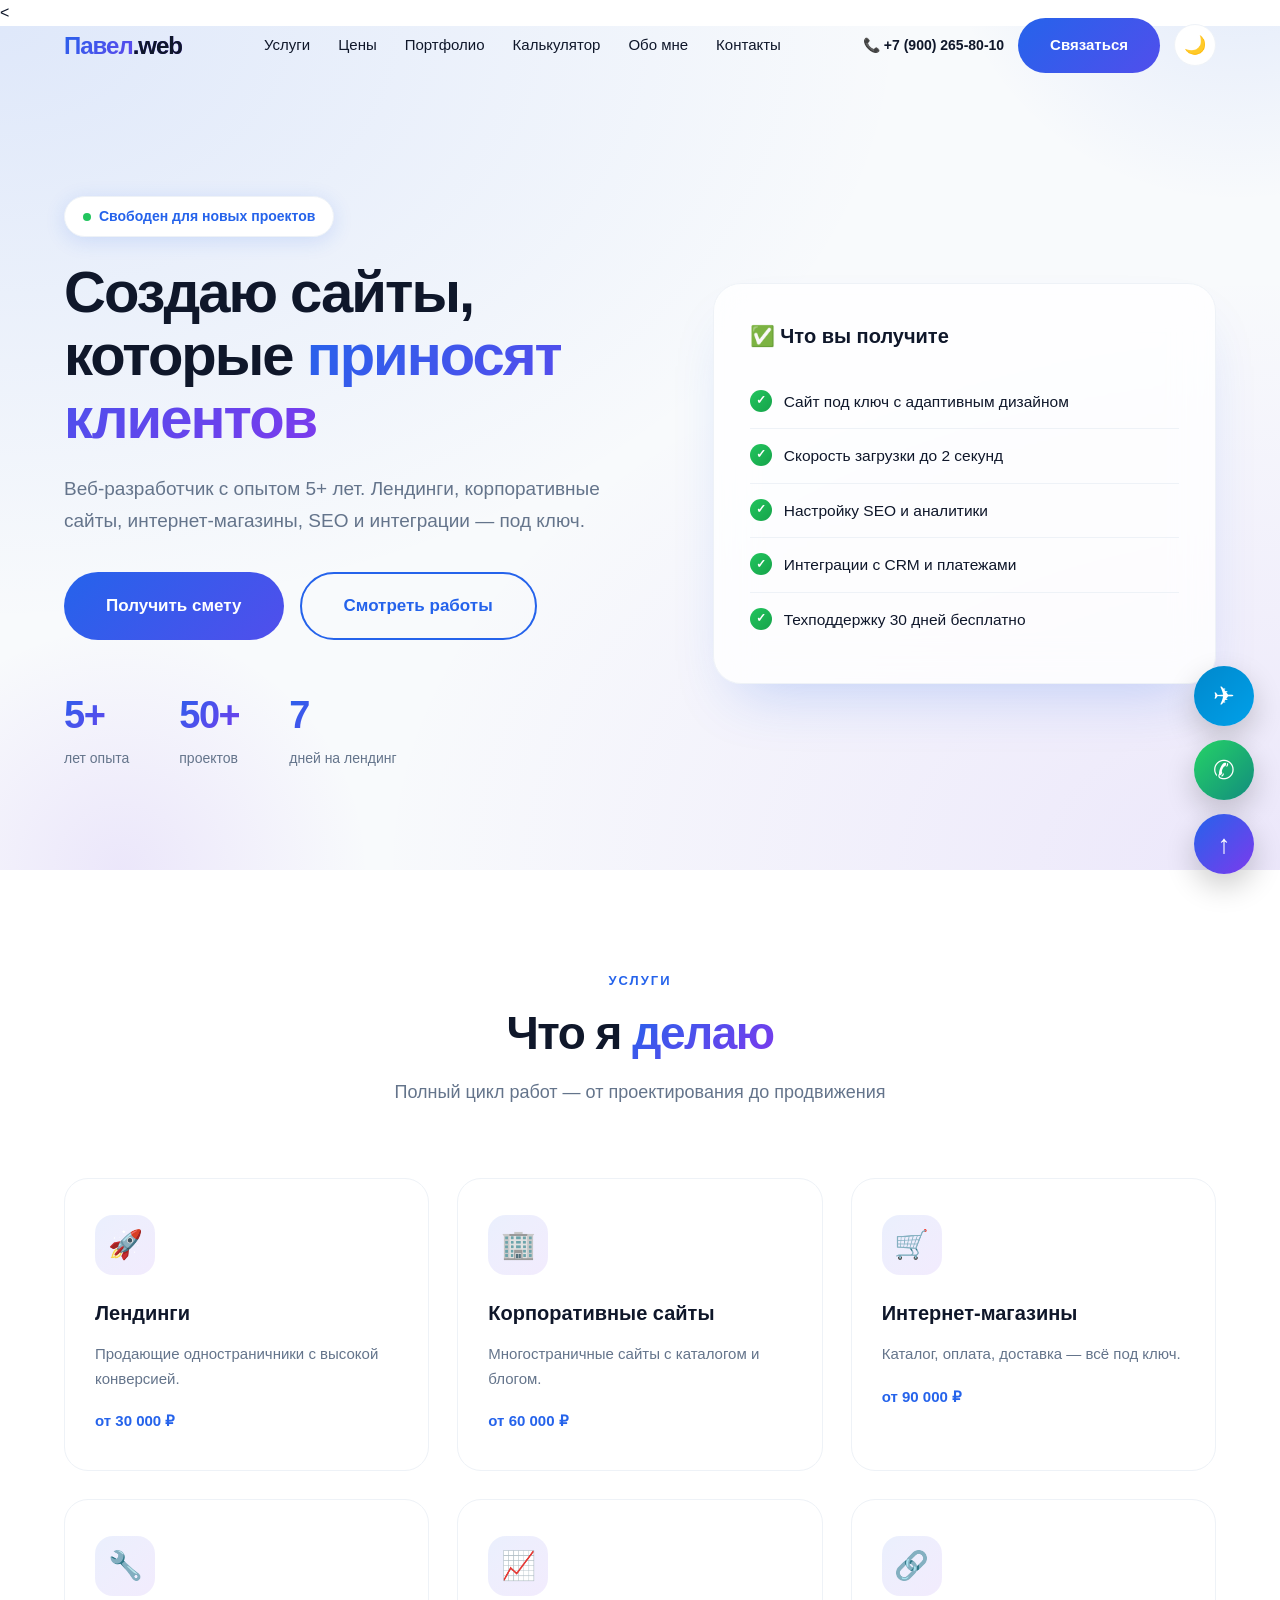
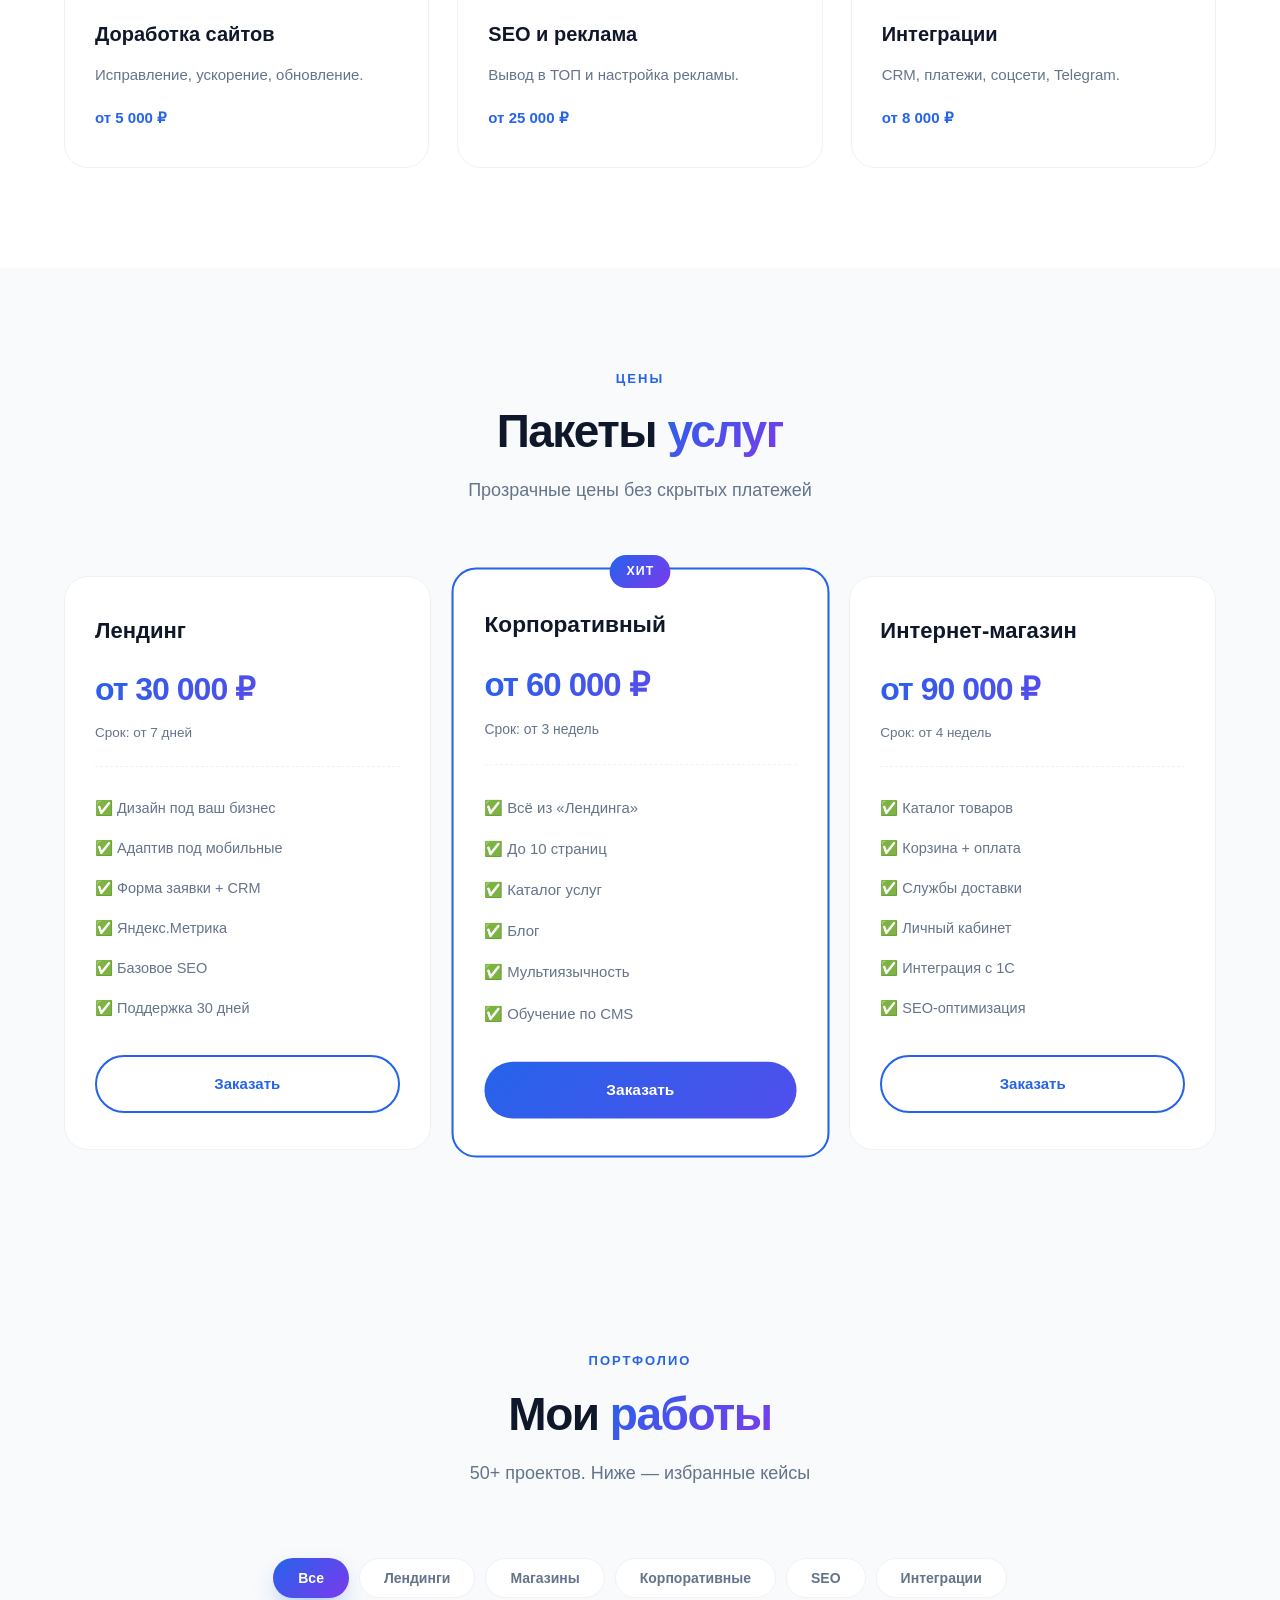
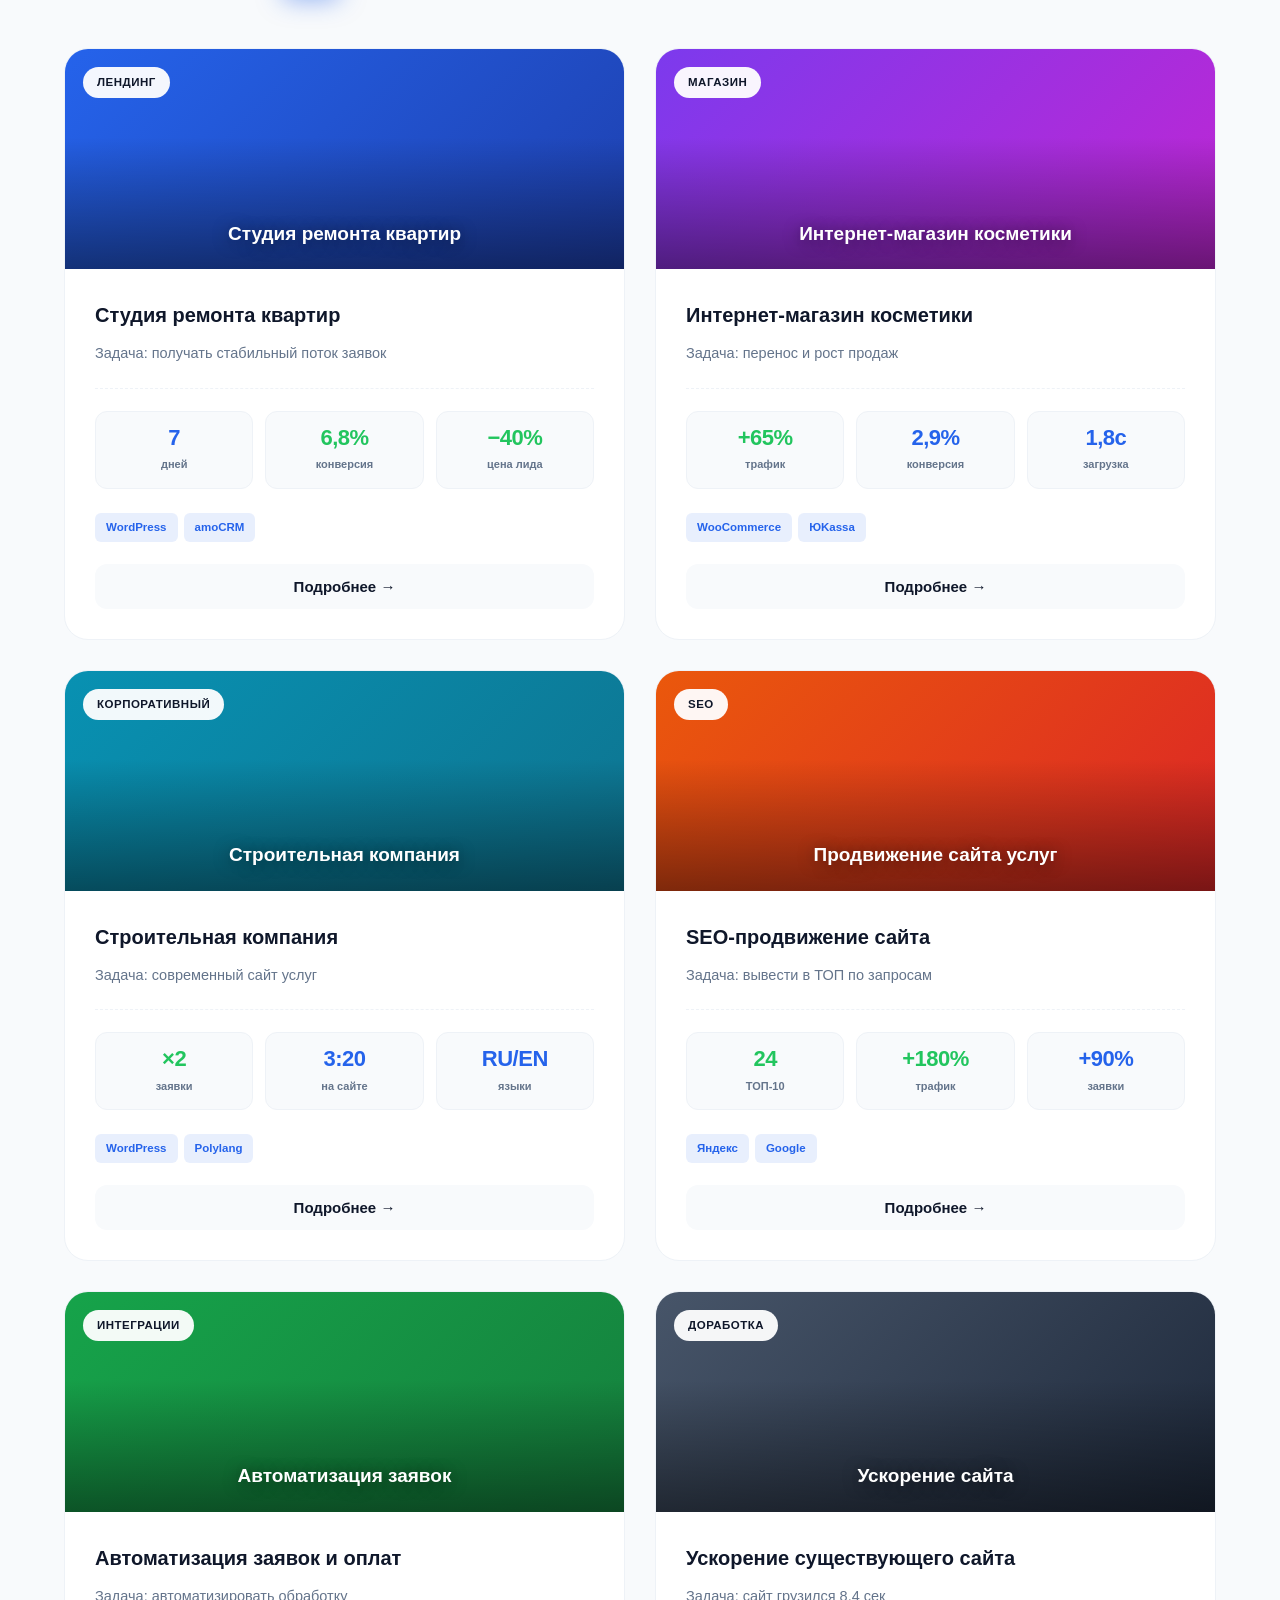
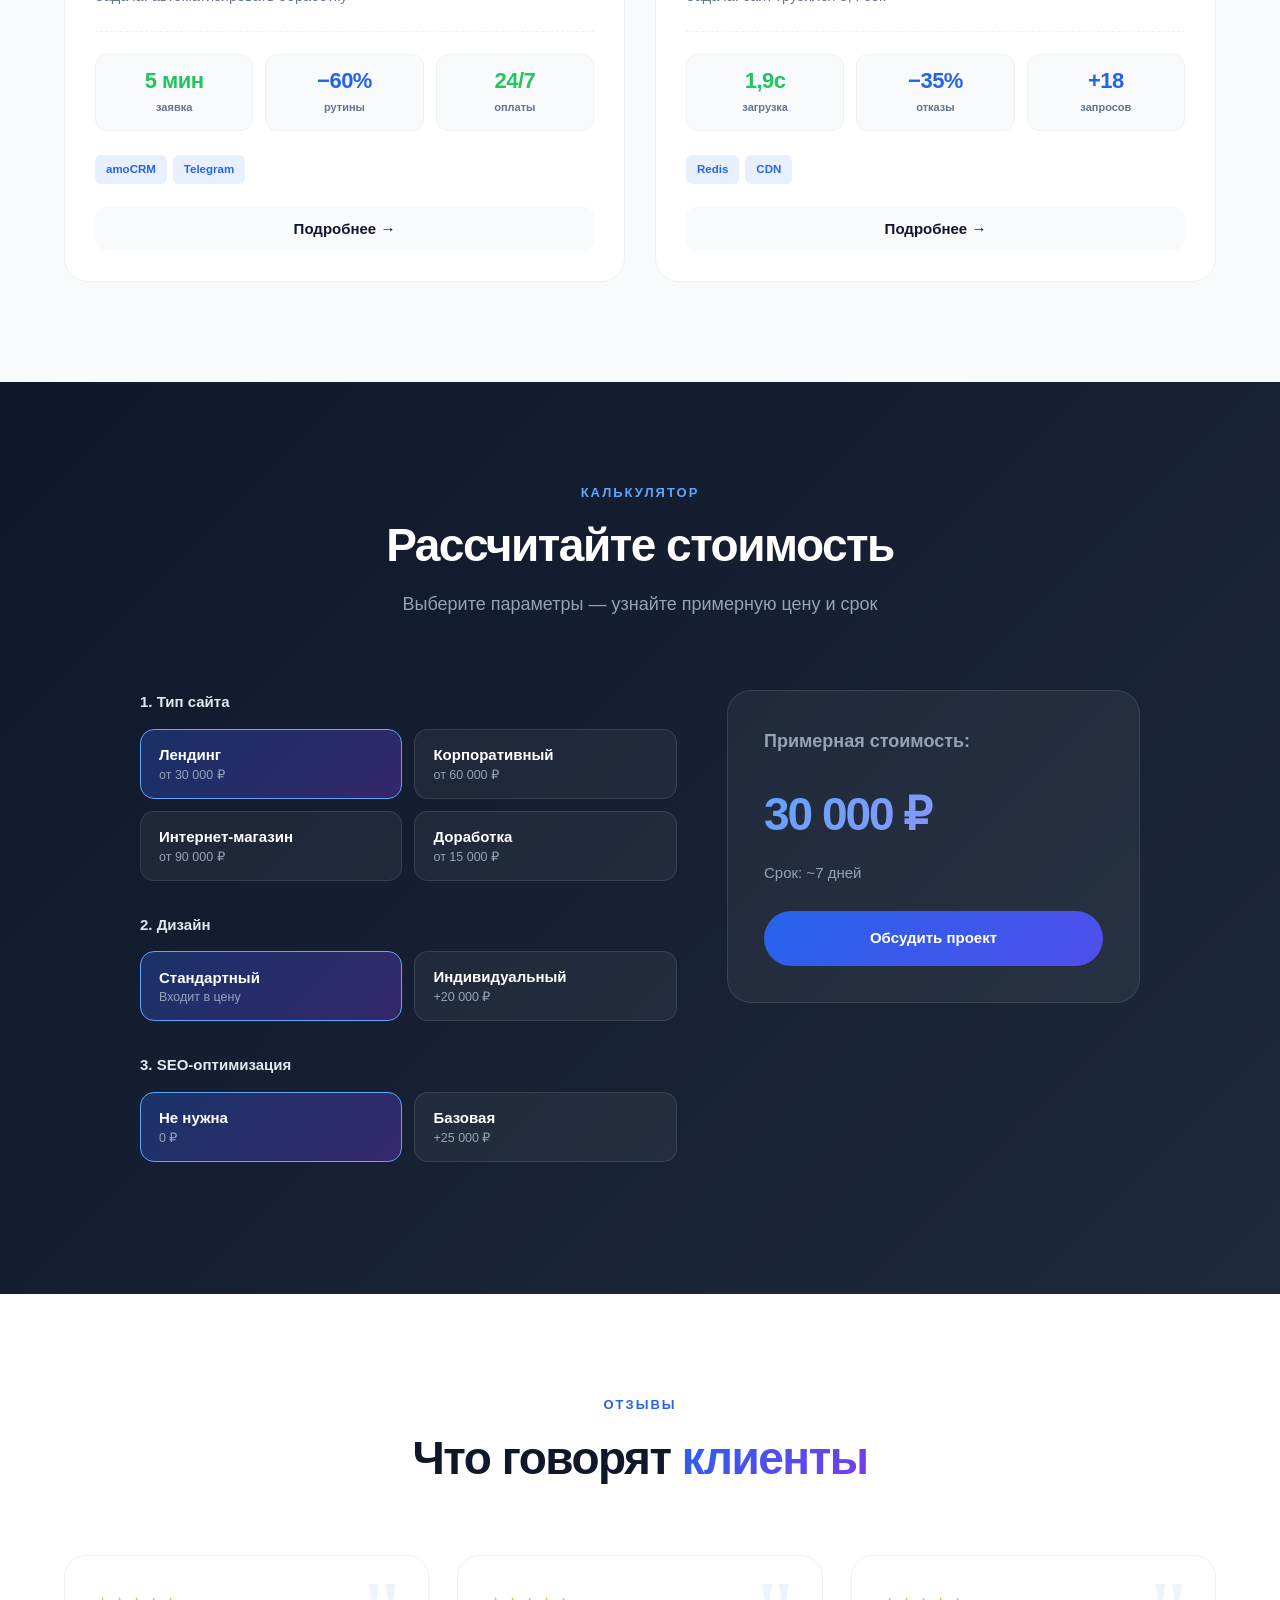
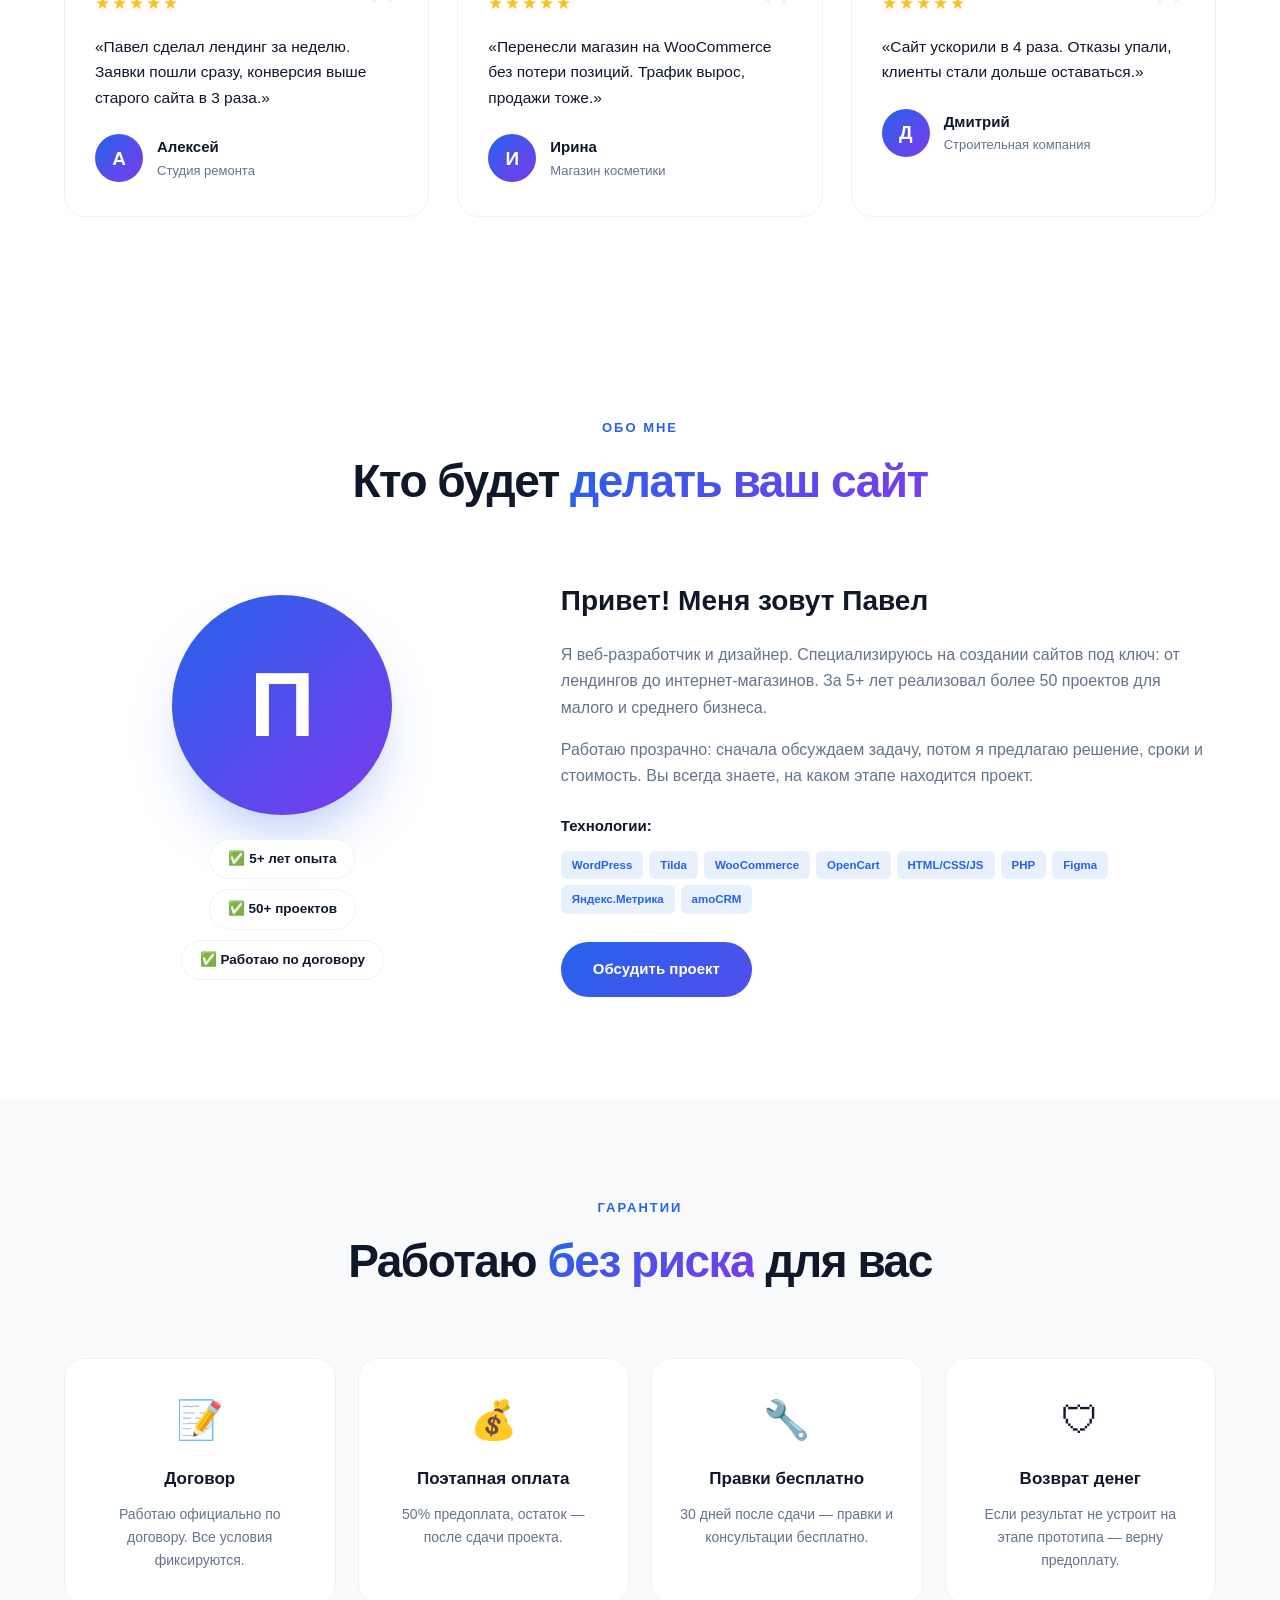
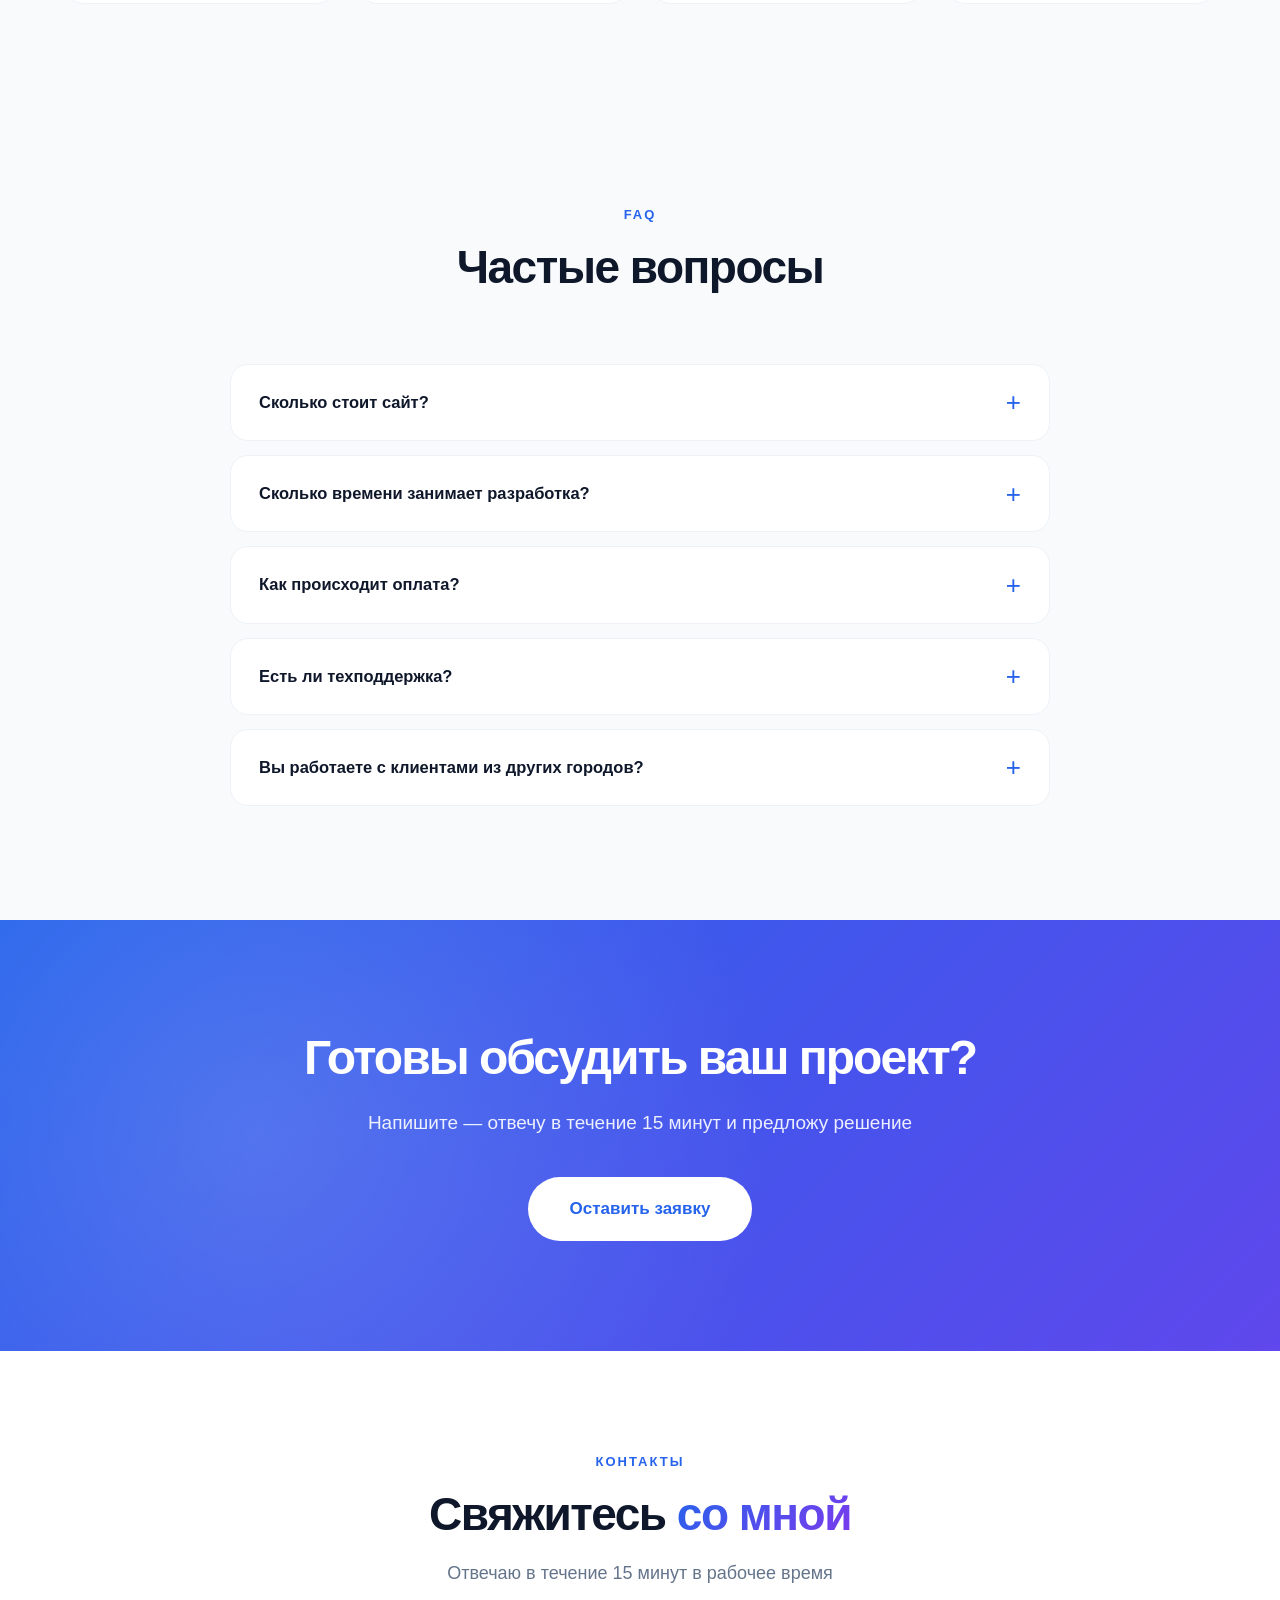
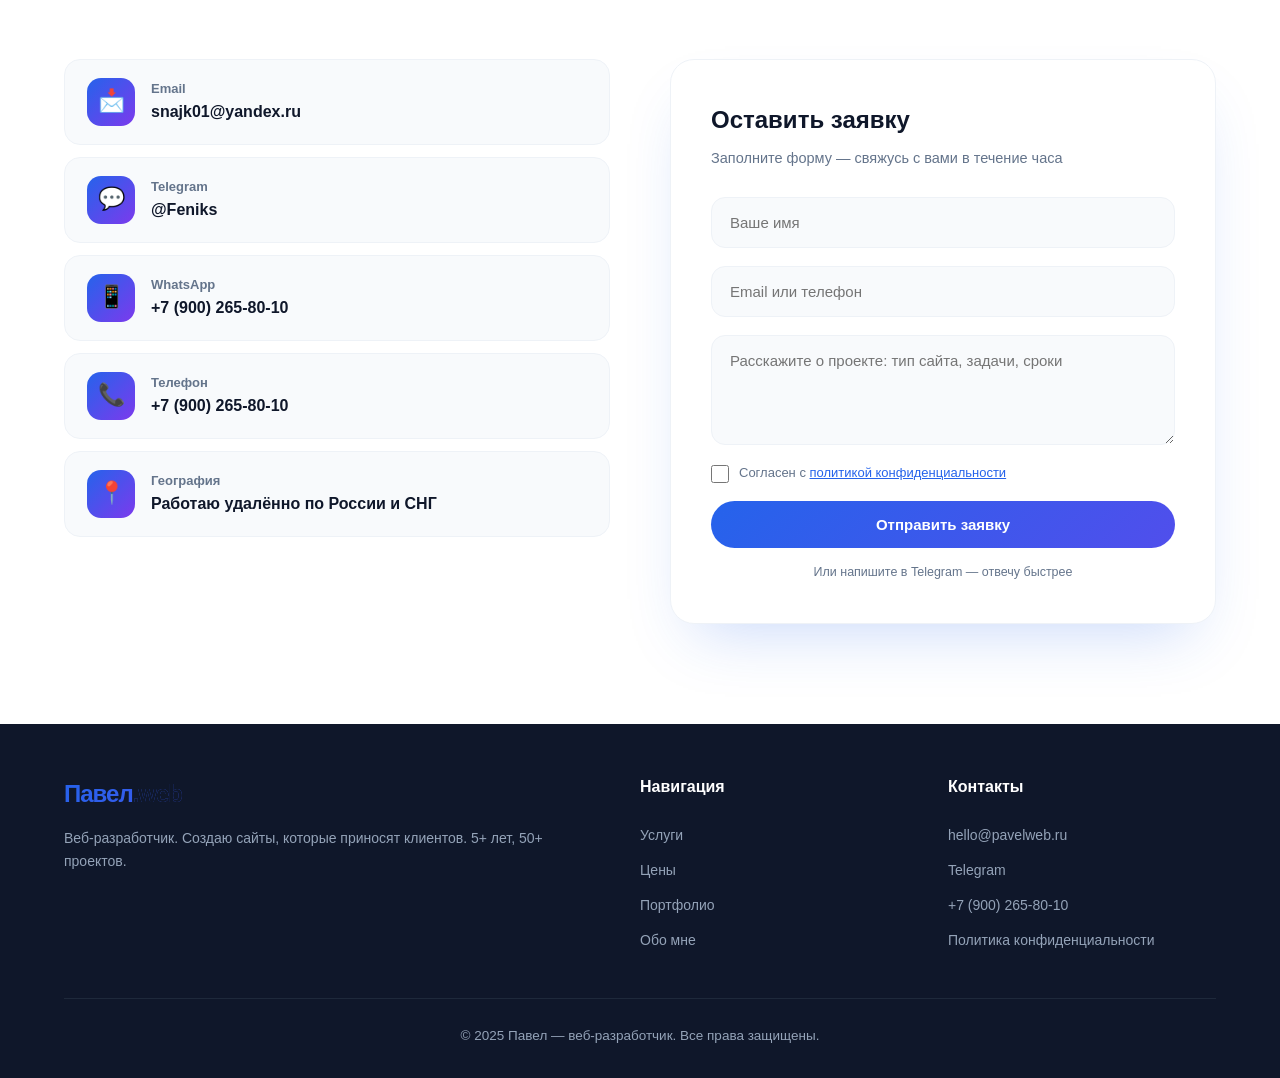
==== commit ab79f990: "Add files via upload обнова" ====
--- a/index.html
+++ b/index.html
@@ -27,7 +27,7 @@
       <li><a href="#contacts">Контакты</a></li>
     </ul>
     <div class="nav-right">
-      <a href="tel:+79001234567" class="nav-phone">📞 +7 (900) 265-80-10</a>
+      <a href="tel:+79002658010" class="nav-phone">📞 +7 (900) 265-80-10</a>
       <a href="#contacts" class="btn btn-primary">Связаться</a>
       <button class="theme-toggle" id="themeToggle" aria-label="Сменить тему">🌙</button>
       <button class="burger" id="burger" aria-label="Меню">☰</button>
@@ -411,21 +411,21 @@
     </div>
     <div class="contacts-grid">
       <div class="contacts-list">
-        <a href="mailto:hello@pavelweb.ru" class="contact-item">
+        <a href="mailto:snajk01@yandex.ru" class="contact-item">
           <div class="ico">📩</div>
-          <div><strong>Email</strong><span>hello@pavelweb.ru</span></div>
+          <div><strong>Email</strong><span>snajk01@yandex.ru</span></div>
         </a>
-        <a href="https://t.me/ваш_ник" target="_blank" rel="noopener" class="contact-item">
+        <a href="https://t.me/@Feniks" target="_blank" rel="noopener" class="contact-item">
           <div class="ico">💬</div>
-          <div><strong>Telegram</strong><span>@ваш_ник</span></div>
+          <div><strong>Telegram</strong><span>@Feniks</span></div>
         </a>
-        <a href="https://wa.me/79001234567" target="_blank" rel="noopener" class="contact-item">
+        <a href="https://wa.me/79002658010" target="_blank" rel="noopener" class="contact-item">
           <div class="ico">📱</div>
-          <div><strong>WhatsApp</strong><span>+7 (900) 123-45-67</span></div>
+          <div><strong>WhatsApp</strong><span>+7 (900) 265-80-10</span></div>
         </a>
-        <a href="tel:+79001234567" class="contact-item">
+        <a href="tel:+79002658010" class="contact-item">
           <div class="ico">📞</div>
-          <div><strong>Телефон</strong><span>+7 (900) 123-45-67</span></div>
+          <div><strong>Телефон</strong><span>+7 (900) 265-80-10</span></div>
         </a>
         <div class="contact-item">
           <div class="ico">📍</div>
@@ -474,8 +474,8 @@
       <div>
         <h4>Контакты</h4>
         <a href="mailto:hello@pavelweb.ru">hello@pavelweb.ru</a>
-        <a href="https://t.me/ваш_ник">Telegram</a>
-        <a href="tel:+79001234567">+7 (900) 123-45-67</a>
+        <a href="https://t.me/@Feniks">Telegram</a>
+        <a href="tel:+79002658010">+7 (900) 265-80-10</a>
         <a href="privacy.html">Политика конфиденциальности</a>
       </div>
     </div>
@@ -487,8 +487,8 @@
 
 <!-- ПЛАВАЮЩИЕ КНОПКИ -->
 <div class="float-btns">
-  <a href="https://t.me/ваш_ник" target="_blank" rel="noopener" class="float-btn f-tg" title="Telegram">✈</a>
-  <a href="https://wa.me/79001234567" target="_blank" rel="noopener" class="float-btn f-wa" title="WhatsApp">✆</a>
+  <a href="https://t.me/"@Feniks" target="_blank" rel="noopener" class="float-btn f-tg" title="Telegram">✈</a>
+  <a href="https://wa.me/79002658010" target="_blank" rel="noopener" class="float-btn f-wa" title="WhatsApp">✆</a>
   <button class="float-btn f-up" id="upBtn" title="Наверх">↑</button>
 </div>
 
